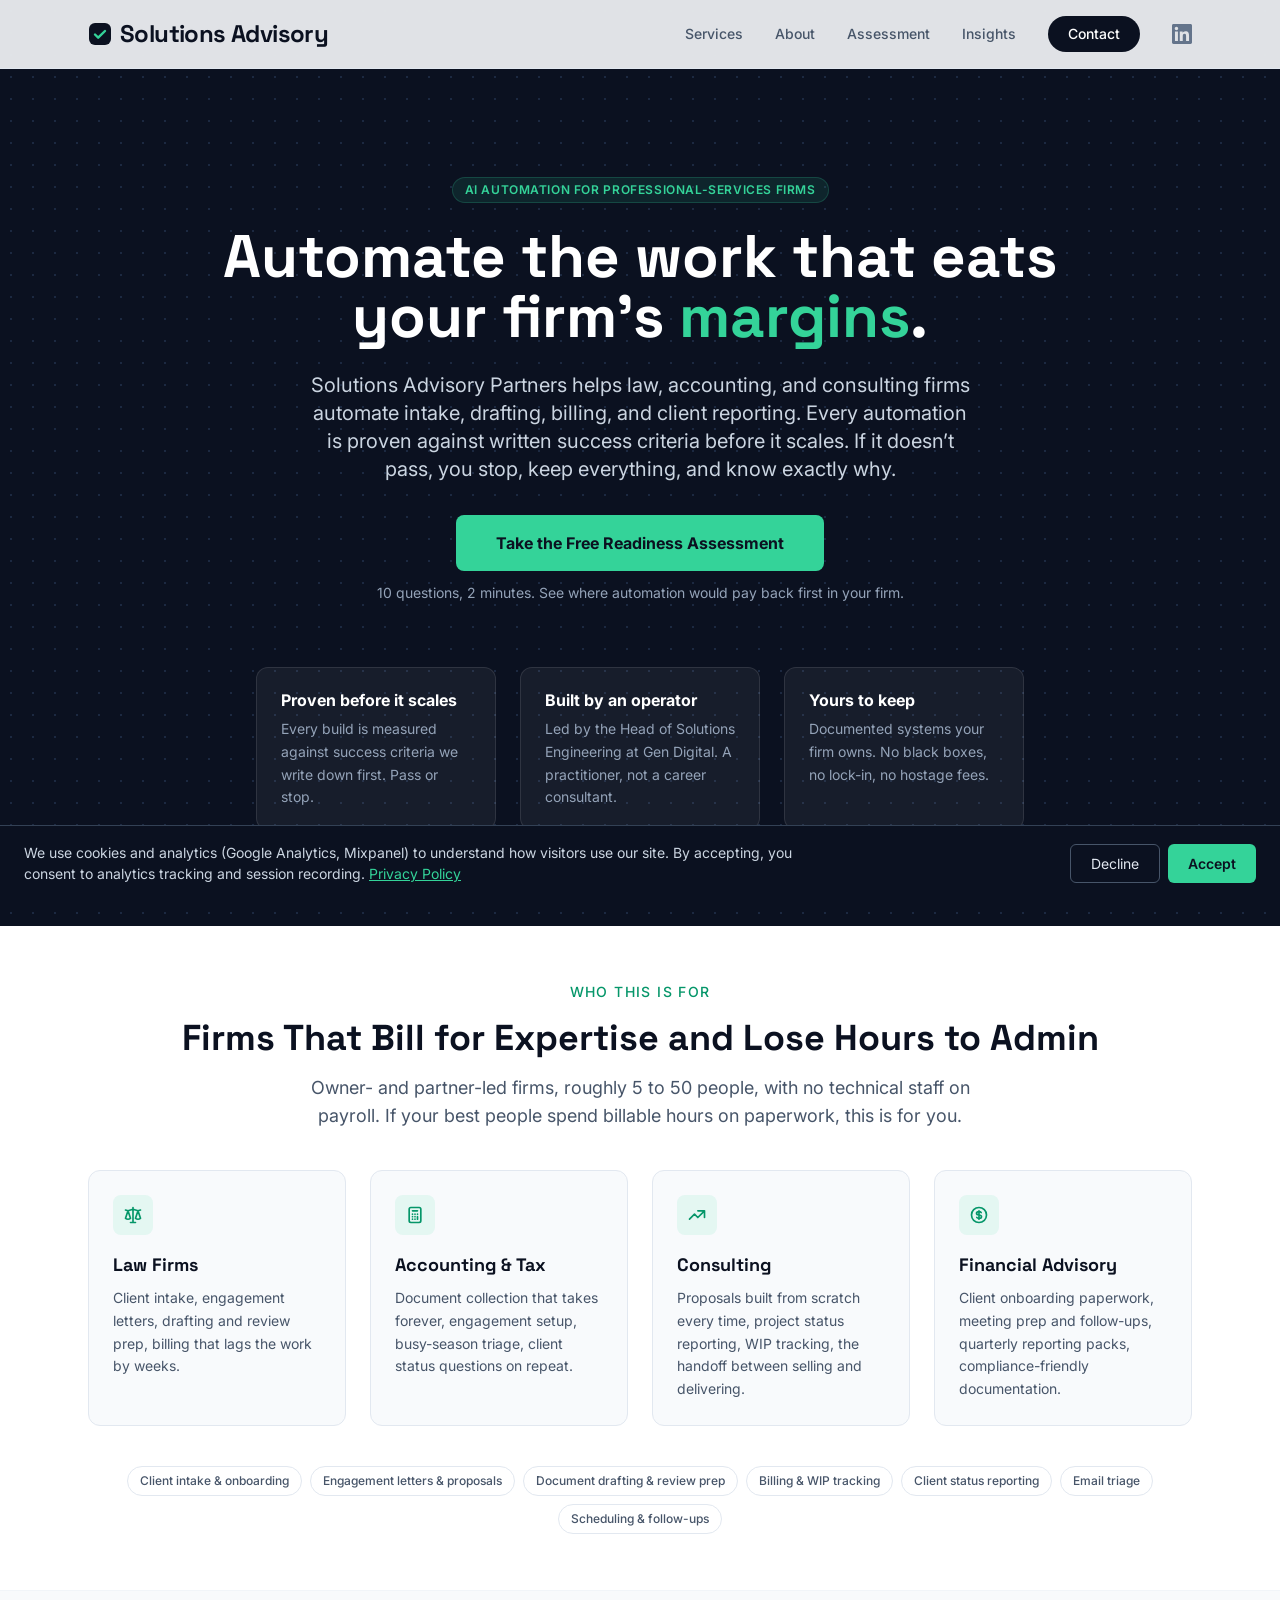
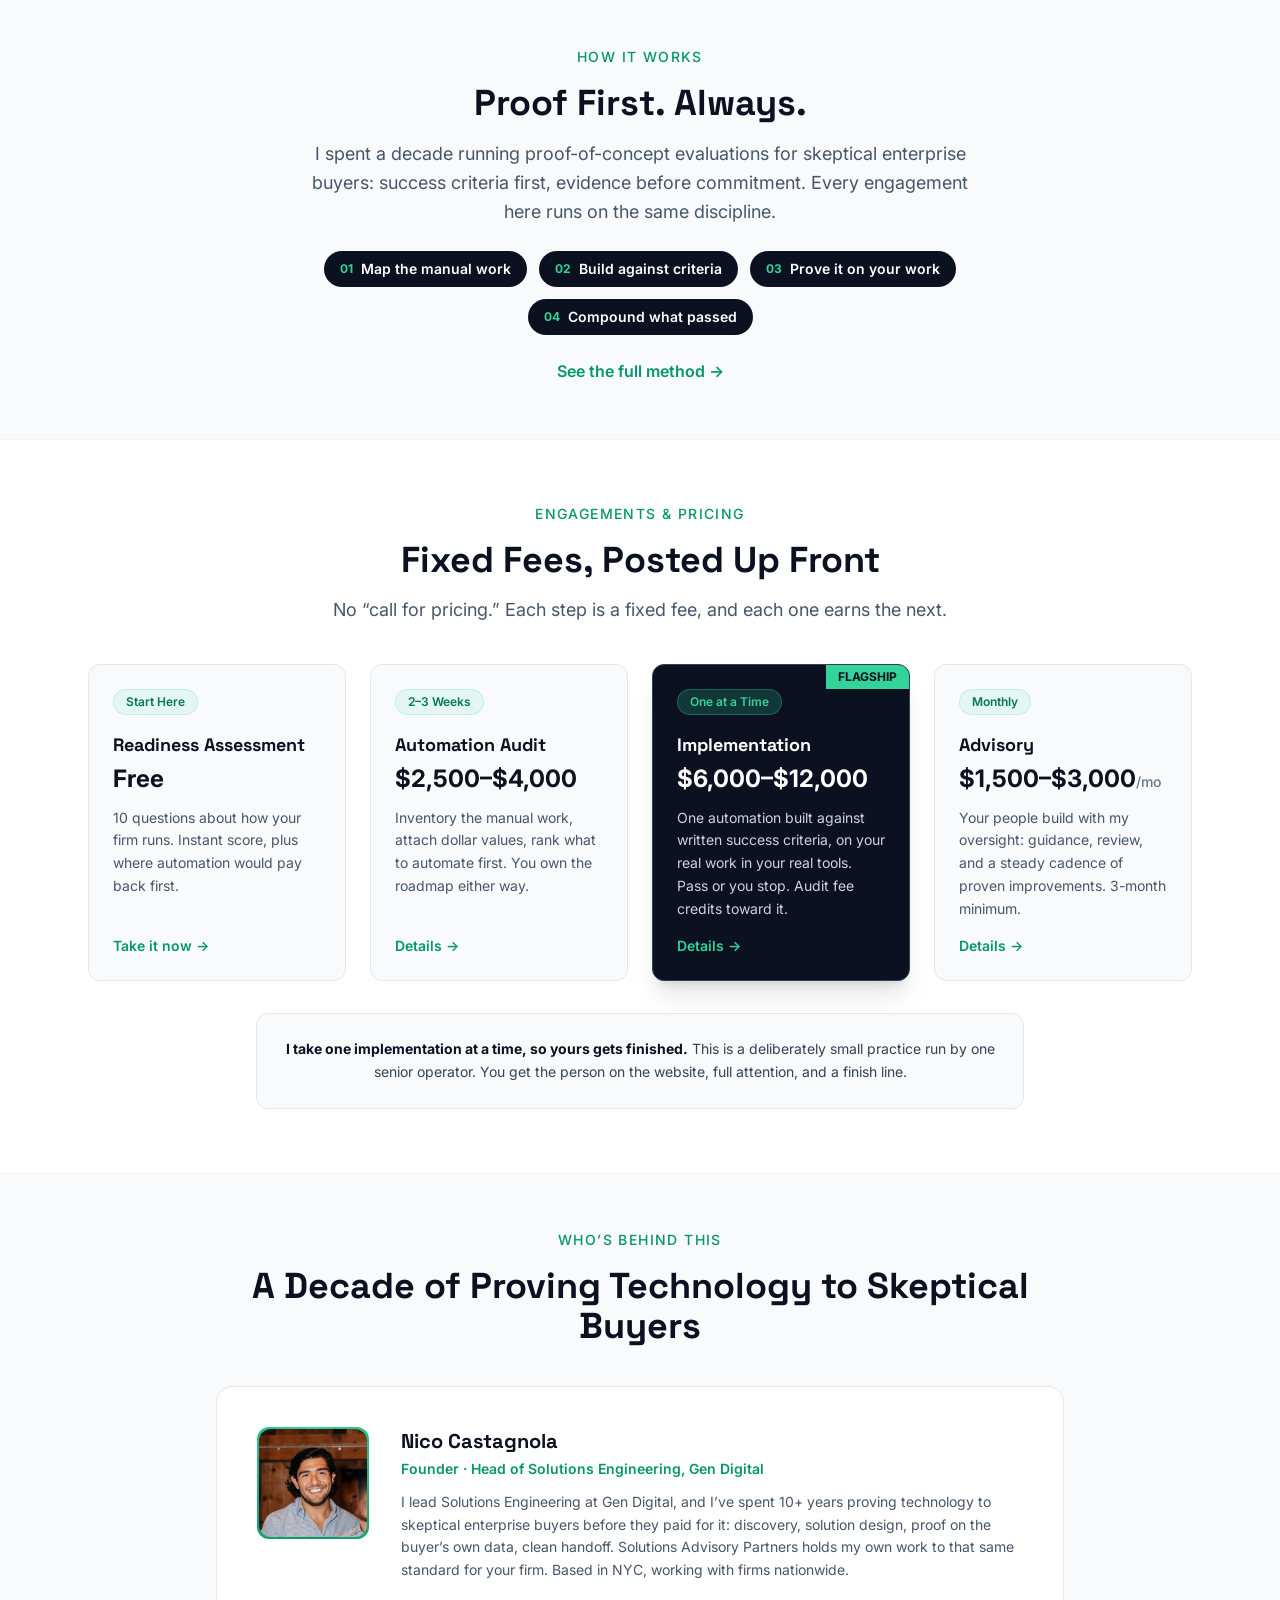
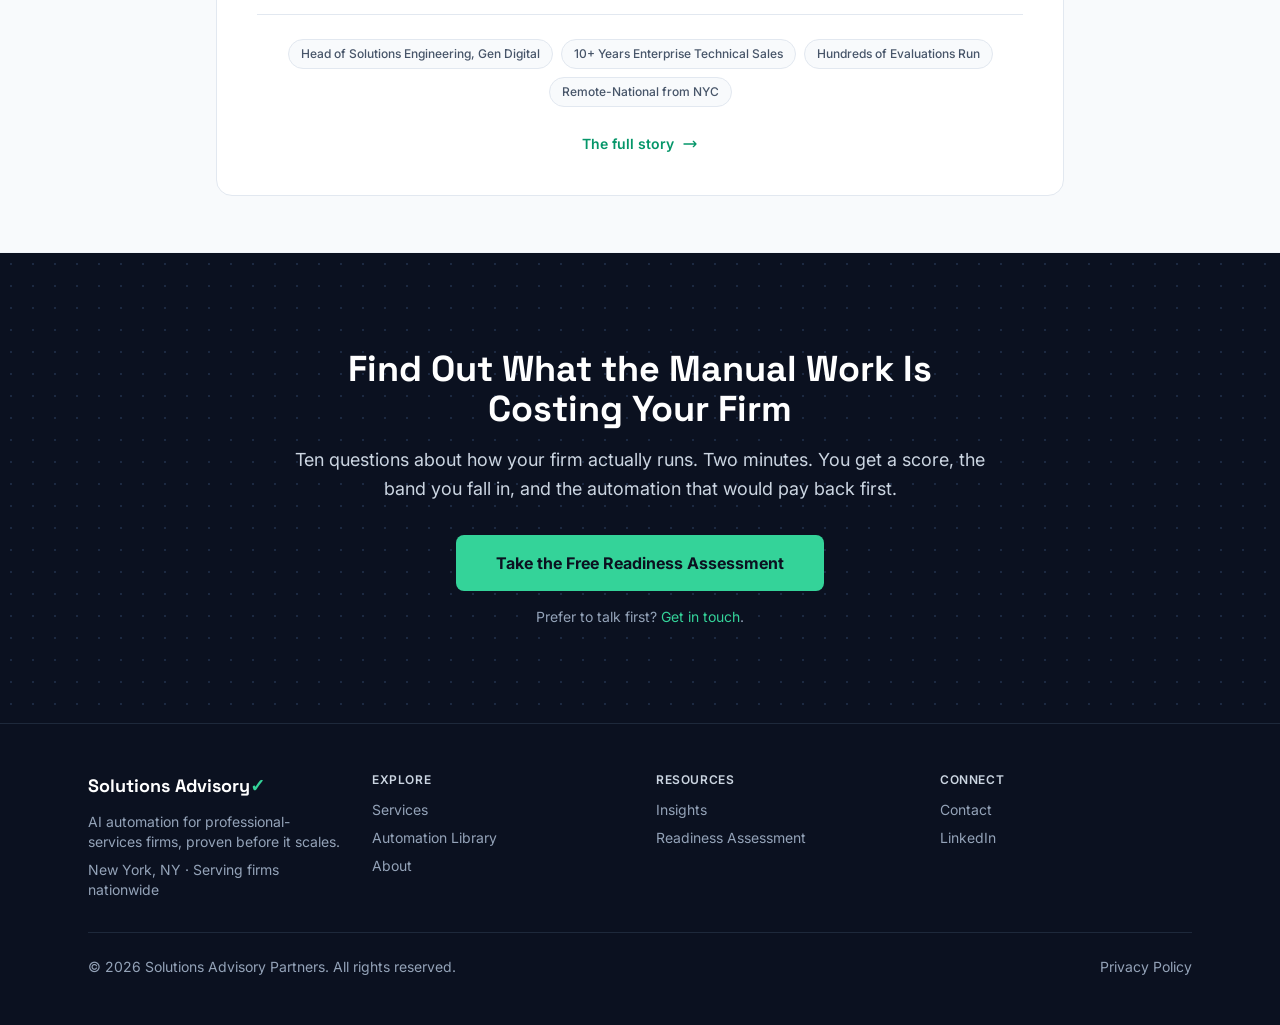
==== index.html @ 88dd607d "SAP v2: AI automation consultancy for professional-services firms Standalone v2 of the Solutions Adv" ====
<!DOCTYPE html>
<html lang="en" class="scroll-smooth">
<head>
    <script src="consent.js"></script>
    <script src="analytics.js" defer></script>
    <meta charset="UTF-8">
    <meta name="viewport" content="width=device-width, initial-scale=1.0">
    <title>Solutions Advisory Partners | AI Automation for Professional-Services Firms</title>
    <meta name="description" content="Solutions Advisory Partners helps law, accounting, and consulting firms automate the manual work that eats their margins: intake, drafting, billing, client reporting. Every automation is proven against written success criteria before it scales.">
    <link rel="icon" type="image/svg+xml" href="assets/favicon.svg">
    <link rel="stylesheet" href="assets/tailwind.css">
    <link href="https://fonts.googleapis.com/css2?family=Inter:wght@300;400;500;600;700&family=Space+Grotesk:wght@500;600;700&display=swap" rel="stylesheet">
    <style>
        body { font-family: 'Inter', sans-serif; }
        h1, h2, h3 { font-family: 'Space Grotesk', sans-serif; }
        .hero-pattern {
            background-color: #0b1120;
            background-image: radial-gradient(#1c2941 1px, transparent 1px);
            background-size: 22px 22px;
        }
    </style>
    <link rel="canonical" href="https://www.solutionsadvisorypartners.com/">
    <meta property="og:type" content="website">
    <meta property="og:title" content="Solutions Advisory Partners | AI Automation for Professional-Services Firms">
    <meta property="og:description" content="AI automation for law, accounting, and consulting firms: intake, drafting, billing, client reporting. Proven against written success criteria before it scales.">
    <meta property="og:url" content="https://www.solutionsadvisorypartners.com/">
    <meta property="og:site_name" content="Solutions Advisory Partners">
    <meta property="og:image" content="https://www.solutionsadvisorypartners.com/assets/og-default.png">
    <meta name="twitter:card" content="summary_large_image">
    <meta name="twitter:title" content="Solutions Advisory Partners | AI Automation for Professional-Services Firms">
    <meta name="twitter:description" content="AI automation for law, accounting, and consulting firms, proven against written success criteria before it scales.">
</head>
<body class="bg-brand-light text-slate-800 antialiased">

    <nav class="fixed w-full z-50 bg-brand-light/90 backdrop-blur-md border-b border-slate-200">
        <div class="max-w-6xl mx-auto px-6 py-4 flex justify-between items-center">
            <a href="index.html" class="flex items-center gap-2 text-xl md:text-2xl font-display font-bold text-brand-dark tracking-tight">
                <svg class="w-6 h-6 shrink-0" viewBox="0 0 24 24" fill="none" aria-hidden="true"><rect x="1" y="1" width="22" height="22" rx="6" fill="#0b1120"/><path d="M7 12.5l3.2 3.2L17 9" stroke="#34d399" stroke-width="2.4" stroke-linecap="round" stroke-linejoin="round"/></svg>
                Solutions Advisory
            </a>
            <div class="hidden md:flex items-center space-x-8 text-sm font-medium text-slate-600">
                <a href="services.html" class="hover:text-emerald-600 transition">Services</a>
                <a href="about.html" class="hover:text-emerald-600 transition">About</a>
                <a href="assessment.html" class="hover:text-emerald-600 transition">Assessment</a>
                <a href="insights.html" class="hover:text-emerald-600 transition">Insights</a>
                <a href="contact.html" class="px-5 py-2 bg-brand-dark text-white rounded-full hover:bg-slate-700 transition">Contact</a>
                <a href="https://www.linkedin.com/company/solutions-engineering-advisory/" target="_blank" rel="noopener noreferrer" class="text-slate-500 hover:text-[#0A66C2] transition" aria-label="LinkedIn">
                    <svg class="w-5 h-5" fill="currentColor" viewBox="0 0 24 24"><path d="M20.447 20.452h-3.554v-5.569c0-1.328-.027-3.037-1.852-3.037-1.853 0-2.136 1.445-2.136 2.939v5.667H9.351V9h3.414v1.561h.046c.477-.9 1.637-1.85 3.37-1.85 3.601 0 4.267 2.37 4.267 5.455v6.286zM5.337 7.433c-1.144 0-2.063-.926-2.063-2.065 0-1.138.92-2.063 2.063-2.063 1.14 0 2.064.925 2.064 2.063 0 1.139-.925 2.065-2.064 2.065zm1.782 13.019H3.555V9h3.564v11.452zM22.225 0H1.771C.792 0 0 .774 0 1.729v20.542C0 23.227.792 24 1.771 24h20.451C23.2 24 24 23.227 24 22.271V1.729C24 .774 23.2 0 22.222 0h.003z"/></svg>
                </a>
            </div>
            <button id="mobileMenuBtn" class="md:hidden p-2 text-slate-600 hover:text-emerald-600 transition" aria-label="Toggle menu" aria-expanded="false">
                <svg id="iconHam" class="w-6 h-6" fill="none" stroke="currentColor" viewBox="0 0 24 24"><path stroke-linecap="round" stroke-linejoin="round" stroke-width="2" d="M4 6h16M4 12h16M4 18h16"/></svg>
                <svg id="iconX" class="w-6 h-6 hidden" fill="none" stroke="currentColor" viewBox="0 0 24 24"><path stroke-linecap="round" stroke-linejoin="round" stroke-width="2" d="M6 18L18 6M6 6l12 12"/></svg>
            </button>
        </div>
        <div id="mobileMenu" class="hidden md:hidden border-t border-slate-200">
            <div class="px-6 py-4 flex flex-col space-y-1">
                <a href="services.html" class="block px-3 py-3 rounded-lg text-base font-medium text-slate-700 hover:bg-slate-100 transition">Services</a>
                <a href="about.html" class="block px-3 py-3 rounded-lg text-base font-medium text-slate-700 hover:bg-slate-100 transition">About</a>
                <a href="assessment.html" class="block px-3 py-3 rounded-lg text-base font-medium text-slate-700 hover:bg-slate-100 transition">Assessment</a>
                <a href="insights.html" class="block px-3 py-3 rounded-lg text-base font-medium text-slate-700 hover:bg-slate-100 transition">Insights</a>
                <a href="contact.html" class="block mt-2 px-3 py-3 bg-brand-dark text-white text-base font-bold text-center rounded-lg hover:bg-slate-700 transition">Contact</a>
            </div>
        </div>
    </nav>
    <script>
    (function(){var b=document.getElementById('mobileMenuBtn'),m=document.getElementById('mobileMenu'),h=document.getElementById('iconHam'),x=document.getElementById('iconX');if(!b||!m)return;b.addEventListener('click',function(){m.classList.toggle('hidden');h.classList.toggle('hidden');x.classList.toggle('hidden');b.setAttribute('aria-expanded',m.classList.contains('hidden')?'false':'true');});m.querySelectorAll('a').forEach(function(a){a.addEventListener('click',function(){m.classList.add('hidden');h.classList.remove('hidden');x.classList.add('hidden');b.setAttribute('aria-expanded','false');});});})();
    </script>

    <!-- HERO -->
    <section class="hero-pattern text-white pt-36 pb-20 md:pt-44 md:pb-24">
        <div class="max-w-4xl mx-auto px-6 text-center">
            <div class="inline-block px-3 py-1 mb-6 text-xs font-semibold tracking-wider text-brand-accent uppercase bg-brand-accent/10 rounded-full border border-brand-accent/20">
                AI Automation for Professional-Services Firms
            </div>
            <h1 class="text-4xl md:text-5xl lg:text-6xl font-bold leading-tight mb-6">
                Automate the work that eats your firm&rsquo;s <span class="text-brand-accent">margins</span>.
            </h1>
            <p class="text-lg md:text-xl text-slate-300 mb-8 leading-relaxed max-w-2xl mx-auto">
                Solutions Advisory Partners helps law, accounting, and consulting firms automate intake, drafting, billing, and client reporting. Every automation is proven against written success criteria before it scales. If it doesn&rsquo;t pass, you stop, keep everything, and know exactly why.
            </p>
            <div class="flex flex-col items-center gap-3 mb-16">
                <a href="assessment.html" data-cta="Take the Free Assessment" class="cta px-10 py-4 bg-brand-accent text-brand-dark font-bold rounded-lg hover:bg-white transition text-center">
                    Take the Free Readiness Assessment
                </a>
                <p class="text-sm text-slate-400">10 questions, 2 minutes. See where automation would pay back first in your firm.</p>
            </div>
            <div class="grid grid-cols-1 sm:grid-cols-3 gap-6 max-w-3xl mx-auto text-left">
                <div class="bg-white/5 border border-white/10 rounded-xl px-6 py-5">
                    <p class="text-base font-bold text-white mb-1.5">Proven before it scales</p>
                    <p class="text-sm text-slate-400 leading-relaxed">Every build is measured against success criteria we write down first. Pass or stop.</p>
                </div>
                <div class="bg-white/5 border border-white/10 rounded-xl px-6 py-5">
                    <p class="text-base font-bold text-white mb-1.5">Built by an operator</p>
                    <p class="text-sm text-slate-400 leading-relaxed">Led by the Head of Solutions Engineering at Gen Digital. A practitioner, not a career consultant.</p>
                </div>
                <div class="bg-white/5 border border-white/10 rounded-xl px-6 py-5">
                    <p class="text-base font-bold text-white mb-1.5">Yours to keep</p>
                    <p class="text-sm text-slate-400 leading-relaxed">Documented systems your firm owns. No black boxes, no lock-in, no hostage fees.</p>
                </div>
            </div>
        </div>
    </section>

    <!-- WHO THIS IS FOR -->
    <section class="py-14 bg-white border-b border-slate-100">
        <div class="max-w-6xl mx-auto px-6">
            <div class="text-center mb-10">
                <p class="text-emerald-600 font-medium text-sm uppercase tracking-widest mb-4">Who This Is For</p>
                <h2 class="text-3xl md:text-4xl font-bold text-brand-dark mb-4">Firms That Bill for Expertise and Lose Hours to Admin</h2>
                <p class="text-slate-600 text-lg max-w-2xl mx-auto">Owner- and partner-led firms, roughly 5 to 50 people, with no technical staff on payroll. If your best people spend billable hours on paperwork, this is for you.</p>
            </div>
            <div class="grid sm:grid-cols-2 lg:grid-cols-4 gap-6 mb-10">
                <div class="bg-slate-50 rounded-xl border border-slate-200 p-6">
                    <div class="w-10 h-10 bg-brand-accent/10 rounded-lg flex items-center justify-center mb-4">
                        <svg class="w-5 h-5 text-emerald-600" fill="none" stroke="currentColor" viewBox="0 0 24 24"><path stroke-linecap="round" stroke-linejoin="round" stroke-width="2" d="M3 6l3 1m0 0l-3 9a5.002 5.002 0 006.001 0M6 7l3 9M6 7l6-2m6 2l3-1m-3 1l-3 9a5.002 5.002 0 006.001 0M18 7l3 9m-3-9l-6-2m0-2v2m0 16V5m0 16H9m3 0h3"/></svg>
                    </div>
                    <h3 class="text-lg font-bold text-brand-dark mb-2">Law Firms</h3>
                    <p class="text-sm text-slate-600 leading-relaxed">Client intake, engagement letters, drafting and review prep, billing that lags the work by weeks.</p>
                </div>
                <div class="bg-slate-50 rounded-xl border border-slate-200 p-6">
                    <div class="w-10 h-10 bg-brand-accent/10 rounded-lg flex items-center justify-center mb-4">
                        <svg class="w-5 h-5 text-emerald-600" fill="none" stroke="currentColor" viewBox="0 0 24 24"><path stroke-linecap="round" stroke-linejoin="round" stroke-width="2" d="M9 7h6m0 10v-3m-3 3h.01M9 17h.01M9 14h.01M12 14h.01M15 11h.01M12 11h.01M9 11h.01M7 21h10a2 2 0 002-2V5a2 2 0 00-2-2H7a2 2 0 00-2 2v14a2 2 0 002 2z"/></svg>
                    </div>
                    <h3 class="text-lg font-bold text-brand-dark mb-2">Accounting &amp; Tax</h3>
                    <p class="text-sm text-slate-600 leading-relaxed">Document collection that takes forever, engagement setup, busy-season triage, client status questions on repeat.</p>
                </div>
                <div class="bg-slate-50 rounded-xl border border-slate-200 p-6">
                    <div class="w-10 h-10 bg-brand-accent/10 rounded-lg flex items-center justify-center mb-4">
                        <svg class="w-5 h-5 text-emerald-600" fill="none" stroke="currentColor" viewBox="0 0 24 24"><path stroke-linecap="round" stroke-linejoin="round" stroke-width="2" d="M13 7h8m0 0v8m0-8l-8 8-4-4-6 6"/></svg>
                    </div>
                    <h3 class="text-lg font-bold text-brand-dark mb-2">Consulting</h3>
                    <p class="text-sm text-slate-600 leading-relaxed">Proposals built from scratch every time, project status reporting, WIP tracking, the handoff between selling and delivering.</p>
                </div>
                <div class="bg-slate-50 rounded-xl border border-slate-200 p-6">
                    <div class="w-10 h-10 bg-brand-accent/10 rounded-lg flex items-center justify-center mb-4">
                        <svg class="w-5 h-5 text-emerald-600" fill="none" stroke="currentColor" viewBox="0 0 24 24"><path stroke-linecap="round" stroke-linejoin="round" stroke-width="2" d="M12 8c-1.657 0-3 .895-3 2s1.343 2 3 2 3 .895 3 2-1.343 2-3 2m0-8c1.11 0 2.08.402 2.599 1M12 8V7m0 1v8m0 0v1m0-1c-1.11 0-2.08-.402-2.599-1M21 12a9 9 0 11-18 0 9 9 0 0118 0z"/></svg>
                    </div>
                    <h3 class="text-lg font-bold text-brand-dark mb-2">Financial Advisory</h3>
                    <p class="text-sm text-slate-600 leading-relaxed">Client onboarding paperwork, meeting prep and follow-ups, quarterly reporting packs, compliance-friendly documentation.</p>
                </div>
            </div>
            <div class="flex flex-wrap justify-center gap-2">
                <span class="px-3 py-1.5 bg-white text-slate-600 text-xs font-medium rounded-full border border-slate-200">Client intake &amp; onboarding</span>
                <span class="px-3 py-1.5 bg-white text-slate-600 text-xs font-medium rounded-full border border-slate-200">Engagement letters &amp; proposals</span>
                <span class="px-3 py-1.5 bg-white text-slate-600 text-xs font-medium rounded-full border border-slate-200">Document drafting &amp; review prep</span>
                <span class="px-3 py-1.5 bg-white text-slate-600 text-xs font-medium rounded-full border border-slate-200">Billing &amp; WIP tracking</span>
                <span class="px-3 py-1.5 bg-white text-slate-600 text-xs font-medium rounded-full border border-slate-200">Client status reporting</span>
                <span class="px-3 py-1.5 bg-white text-slate-600 text-xs font-medium rounded-full border border-slate-200">Email triage</span>
                <span class="px-3 py-1.5 bg-white text-slate-600 text-xs font-medium rounded-full border border-slate-200">Scheduling &amp; follow-ups</span>
            </div>
        </div>
    </section>

    <!-- METHOD -->
    <section class="py-14 bg-slate-50 border-b border-slate-100">
        <div class="max-w-4xl mx-auto px-6">
            <div class="text-center mb-6">
                <p class="text-emerald-600 font-medium text-sm uppercase tracking-widest mb-4">How It Works</p>
                <h2 class="text-3xl md:text-4xl font-bold text-brand-dark mb-4">Proof First. Always.</h2>
                <p class="text-slate-600 text-lg leading-relaxed max-w-2xl mx-auto">
                    I spent a decade running proof-of-concept evaluations for skeptical enterprise buyers: success criteria first, evidence before commitment. Every engagement here runs on the same discipline.
                </p>
            </div>
            <div class="flex flex-wrap justify-center gap-3 mb-6">
                <span class="flex items-center gap-2 px-4 py-2 bg-brand-dark text-white text-sm font-semibold rounded-full"><span class="text-brand-accent text-xs font-bold">01</span> Map the manual work</span>
                <span class="flex items-center gap-2 px-4 py-2 bg-brand-dark text-white text-sm font-semibold rounded-full"><span class="text-brand-accent text-xs font-bold">02</span> Build against criteria</span>
                <span class="flex items-center gap-2 px-4 py-2 bg-brand-dark text-white text-sm font-semibold rounded-full"><span class="text-brand-accent text-xs font-bold">03</span> Prove it on your work</span>
                <span class="flex items-center gap-2 px-4 py-2 bg-brand-dark text-white text-sm font-semibold rounded-full"><span class="text-brand-accent text-xs font-bold">04</span> Compound what passed</span>
            </div>
            <div class="text-center">
                <a href="services.html#method" class="text-emerald-600 font-semibold hover:underline">See the full method &rarr;</a>
            </div>
        </div>
    </section>

    <!-- OFFER LADDER WITH PRICES -->
    <section class="py-16 bg-white border-b border-slate-100">
        <div class="max-w-6xl mx-auto px-6">
            <div class="text-center mb-10">
                <p class="text-emerald-600 font-medium text-sm uppercase tracking-widest mb-4">Engagements &amp; Pricing</p>
                <h2 class="text-3xl md:text-4xl font-bold text-brand-dark mb-4">Fixed Fees, Posted Up Front</h2>
                <p class="text-slate-600 text-lg max-w-2xl mx-auto">No &ldquo;call for pricing.&rdquo; Each step is a fixed fee, and each one earns the next.</p>
            </div>
            <div class="grid md:grid-cols-2 lg:grid-cols-4 gap-6">
                <div class="bg-slate-50 rounded-xl border border-slate-200 p-6 flex flex-col">
                    <span class="inline-block self-start text-xs font-semibold px-3 py-1 bg-brand-accent/10 text-emerald-700 rounded-full border border-brand-accent/20 mb-4">Start Here</span>
                    <h3 class="text-lg font-bold text-brand-dark mb-1">Readiness Assessment</h3>
                    <p class="text-2xl font-bold text-brand-dark mb-3">Free</p>
                    <p class="text-sm text-slate-600 leading-relaxed flex-grow">10 questions about how your firm runs. Instant score, plus where automation would pay back first.</p>
                    <a href="assessment.html" class="mt-4 text-emerald-600 font-semibold text-sm hover:underline">Take it now &rarr;</a>
                </div>
                <div class="bg-slate-50 rounded-xl border border-slate-200 p-6 flex flex-col">
                    <span class="inline-block self-start text-xs font-semibold px-3 py-1 bg-brand-accent/10 text-emerald-700 rounded-full border border-brand-accent/20 mb-4">2&ndash;3 Weeks</span>
                    <h3 class="text-lg font-bold text-brand-dark mb-1">Automation Audit</h3>
                    <p class="text-2xl font-bold text-brand-dark mb-3">$2,500&ndash;$4,000</p>
                    <p class="text-sm text-slate-600 leading-relaxed flex-grow">Inventory the manual work, attach dollar values, rank what to automate first. You own the roadmap either way.</p>
                    <a href="services.html#offers" class="mt-4 text-emerald-600 font-semibold text-sm hover:underline">Details &rarr;</a>
                </div>
                <div class="bg-brand-dark rounded-xl border border-slate-700 p-6 flex flex-col shadow-xl relative overflow-hidden">
                    <div class="absolute top-0 right-0 bg-brand-accent text-brand-dark text-xs font-bold px-3 py-1 uppercase">Flagship</div>
                    <span class="inline-block self-start text-xs font-semibold px-3 py-1 bg-brand-accent/20 text-brand-accent rounded-full border border-brand-accent/30 mb-4">One at a Time</span>
                    <h3 class="text-lg font-bold text-white mb-1">Implementation</h3>
                    <p class="text-2xl font-bold text-white mb-3">$6,000&ndash;$12,000</p>
                    <p class="text-sm text-slate-300 leading-relaxed flex-grow">One automation built against written success criteria, on your real work in your real tools. Pass or you stop. Audit fee credits toward it.</p>
                    <a href="services.html#offers" class="mt-4 text-brand-accent font-semibold text-sm hover:underline">Details &rarr;</a>
                </div>
                <div class="bg-slate-50 rounded-xl border border-slate-200 p-6 flex flex-col">
                    <span class="inline-block self-start text-xs font-semibold px-3 py-1 bg-brand-accent/10 text-emerald-700 rounded-full border border-brand-accent/20 mb-4">Monthly</span>
                    <h3 class="text-lg font-bold text-brand-dark mb-1">Advisory</h3>
                    <p class="text-2xl font-bold text-brand-dark mb-3">$1,500&ndash;$3,000<span class="text-sm font-medium text-slate-500">/mo</span></p>
                    <p class="text-sm text-slate-600 leading-relaxed flex-grow">Your people build with my oversight: guidance, review, and a steady cadence of proven improvements. 3-month minimum.</p>
                    <a href="services.html#offers" class="mt-4 text-emerald-600 font-semibold text-sm hover:underline">Details &rarr;</a>
                </div>
            </div>
            <div class="bg-slate-50 border border-slate-200 rounded-xl p-6 mt-8 max-w-3xl mx-auto text-center">
                <p class="text-slate-700 text-sm leading-relaxed"><strong class="text-brand-dark">I take one implementation at a time, so yours gets finished.</strong> This is a deliberately small practice run by one senior operator. You get the person on the website, full attention, and a finish line.</p>
            </div>
        </div>
    </section>

    <!-- FOUNDER PROOF -->
    <section class="py-14 bg-slate-50 border-b border-slate-100">
        <div class="max-w-4xl mx-auto px-6">
            <div class="text-center mb-10">
                <p class="text-emerald-600 font-medium text-sm uppercase tracking-widest mb-4">Who&rsquo;s Behind This</p>
                <h2 class="text-3xl md:text-4xl font-bold text-brand-dark">A Decade of Proving Technology to Skeptical Buyers</h2>
            </div>
            <div class="bg-white rounded-2xl border border-slate-200 p-8 md:p-10">
                <div class="flex flex-col md:flex-row gap-8 items-center md:items-start">
                    <div class="shrink-0">
                        <div class="w-28 h-28 rounded-xl overflow-hidden bg-slate-100" style="background: conic-gradient(#34d399, #059669, #34d399); padding: 2px; border-radius: 0.75rem;">
                            <img src="assets/nico-headshot.jpg" alt="Nico Castagnola" class="w-full h-full object-cover rounded-xl" onerror="this.style.display='none';this.nextElementSibling.style.display='flex';">
                            <div class="w-full h-full bg-gradient-to-br from-brand-dark to-slate-700 items-center justify-center text-white text-3xl font-display font-bold rounded-xl" style="display:none;">NC</div>
                        </div>
                    </div>
                    <div class="flex-1 text-center md:text-left">
                        <h3 class="text-xl font-bold text-brand-dark mb-1">Nico Castagnola</h3>
                        <p class="text-emerald-600 font-semibold text-sm mb-3">Founder &middot; Head of Solutions Engineering, Gen Digital</p>
                        <p class="text-slate-600 text-sm leading-relaxed">
                            I lead Solutions Engineering at Gen Digital, and I&rsquo;ve spent 10+ years proving technology to skeptical enterprise buyers before they paid for it: discovery, solution design, proof on the buyer&rsquo;s own data, clean handoff. Solutions Advisory Partners holds my own work to that same standard for your firm. Based in NYC, working with firms nationwide.
                        </p>
                    </div>
                </div>
                <div class="mt-8 pt-6 border-t border-slate-200">
                    <div class="flex flex-wrap justify-center gap-2">
                        <span class="px-3 py-1.5 bg-slate-50 text-slate-600 text-xs font-medium rounded-full border border-slate-200">Head of Solutions Engineering, Gen Digital</span>
                        <span class="px-3 py-1.5 bg-slate-50 text-slate-600 text-xs font-medium rounded-full border border-slate-200">10+ Years Enterprise Technical Sales</span>
                        <span class="px-3 py-1.5 bg-slate-50 text-slate-600 text-xs font-medium rounded-full border border-slate-200">Hundreds of Evaluations Run</span>
                        <span class="px-3 py-1.5 bg-slate-50 text-slate-600 text-xs font-medium rounded-full border border-slate-200">Remote-National from NYC</span>
                    </div>
                </div>
                <div class="text-center mt-6">
                    <a href="about.html" class="inline-flex items-center gap-2 text-emerald-600 font-semibold text-sm hover:underline">
                        The full story
                        <svg class="w-4 h-4" fill="none" stroke="currentColor" viewBox="0 0 24 24"><path stroke-linecap="round" stroke-linejoin="round" stroke-width="2" d="M17 8l4 4m0 0l-4 4m4-4H3"/></svg>
                    </a>
                </div>
            </div>
        </div>
    </section>

    <!-- END-OF-PAGE CTA -->
    <section class="hero-pattern text-white py-24">
        <div class="max-w-3xl mx-auto px-6 text-center">
            <h2 class="text-3xl md:text-4xl font-bold mb-4">Find Out What the Manual Work Is Costing Your Firm</h2>
            <p class="text-slate-300 text-lg mb-8 leading-relaxed">
                Ten questions about how your firm actually runs. Two minutes. You get a score, the band you fall in, and the automation that would pay back first.
            </p>
            <div class="flex flex-col items-center gap-4">
                <a href="assessment.html" data-cta="Take the Free Assessment" class="cta px-10 py-4 bg-brand-accent text-brand-dark font-bold rounded-lg hover:bg-white transition text-center">Take the Free Readiness Assessment</a>
                <p class="text-sm text-slate-400">Prefer to talk first? <a href="contact.html" class="text-brand-accent hover:underline">Get in touch</a>.</p>
            </div>
        </div>
    </section>

    <footer class="bg-brand-dark text-slate-400 py-12 border-t border-slate-800">
        <div class="max-w-6xl mx-auto px-6">
            <div class="grid grid-cols-2 md:grid-cols-4 gap-8 mb-8">
                <div>
                    <span class="text-white font-display font-bold text-lg block mb-3">Solutions Advisory<span class="text-brand-accent">&check;</span></span>
                    <p class="text-sm">AI automation for professional-services firms, proven before it scales.</p>
                    <p class="text-sm mt-2">New York, NY &middot; Serving firms nationwide</p>
                </div>
                <div>
                    <p class="text-xs font-semibold text-slate-300 uppercase tracking-wider mb-3">Explore</p>
                    <div class="space-y-2 text-sm">
                        <a href="services.html" class="block hover:text-brand-accent transition">Services</a>
                        <a href="services.html#automations" class="block hover:text-brand-accent transition">Automation Library</a>
                        <a href="about.html" class="block hover:text-brand-accent transition">About</a>
                    </div>
                </div>
                <div>
                    <p class="text-xs font-semibold text-slate-300 uppercase tracking-wider mb-3">Resources</p>
                    <div class="space-y-2 text-sm">
                        <a href="insights.html" class="block hover:text-brand-accent transition">Insights</a>
                        <a href="assessment.html" class="block hover:text-brand-accent transition">Readiness Assessment</a>
                    </div>
                </div>
                <div>
                    <p class="text-xs font-semibold text-slate-300 uppercase tracking-wider mb-3">Connect</p>
                    <div class="space-y-2 text-sm">
                        <a href="contact.html" class="block hover:text-brand-accent transition">Contact</a>
                        <a href="https://www.linkedin.com/company/solutions-engineering-advisory/" target="_blank" rel="noopener noreferrer" class="block hover:text-brand-accent transition">LinkedIn</a>
                    </div>
                </div>
            </div>
            <div class="pt-6 border-t border-slate-800 flex flex-col md:flex-row justify-between items-center gap-4 text-sm">
                <span>&copy; 2026 Solutions Advisory Partners. All rights reserved.</span>
                <a href="privacy.html" class="hover:text-brand-accent transition">Privacy Policy</a>
            </div>
        </div>
    </footer>
</body>
</html>
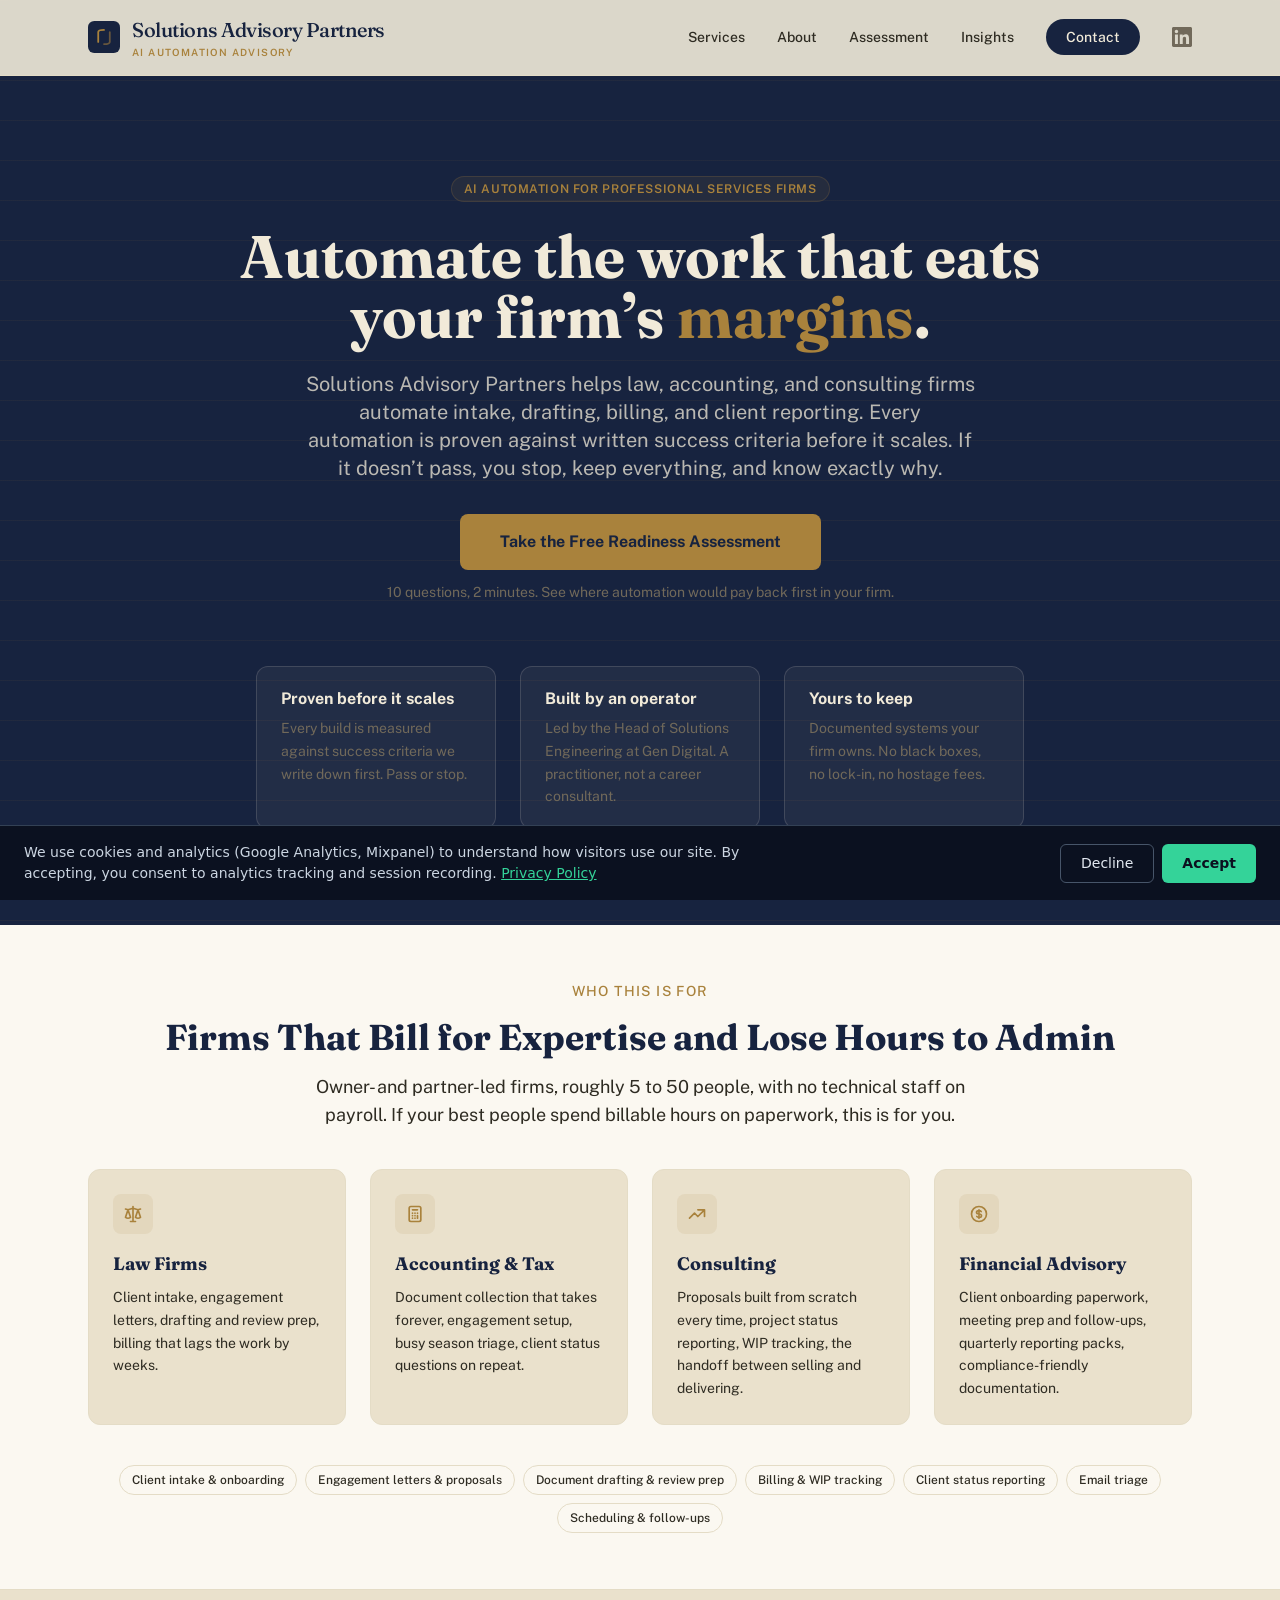
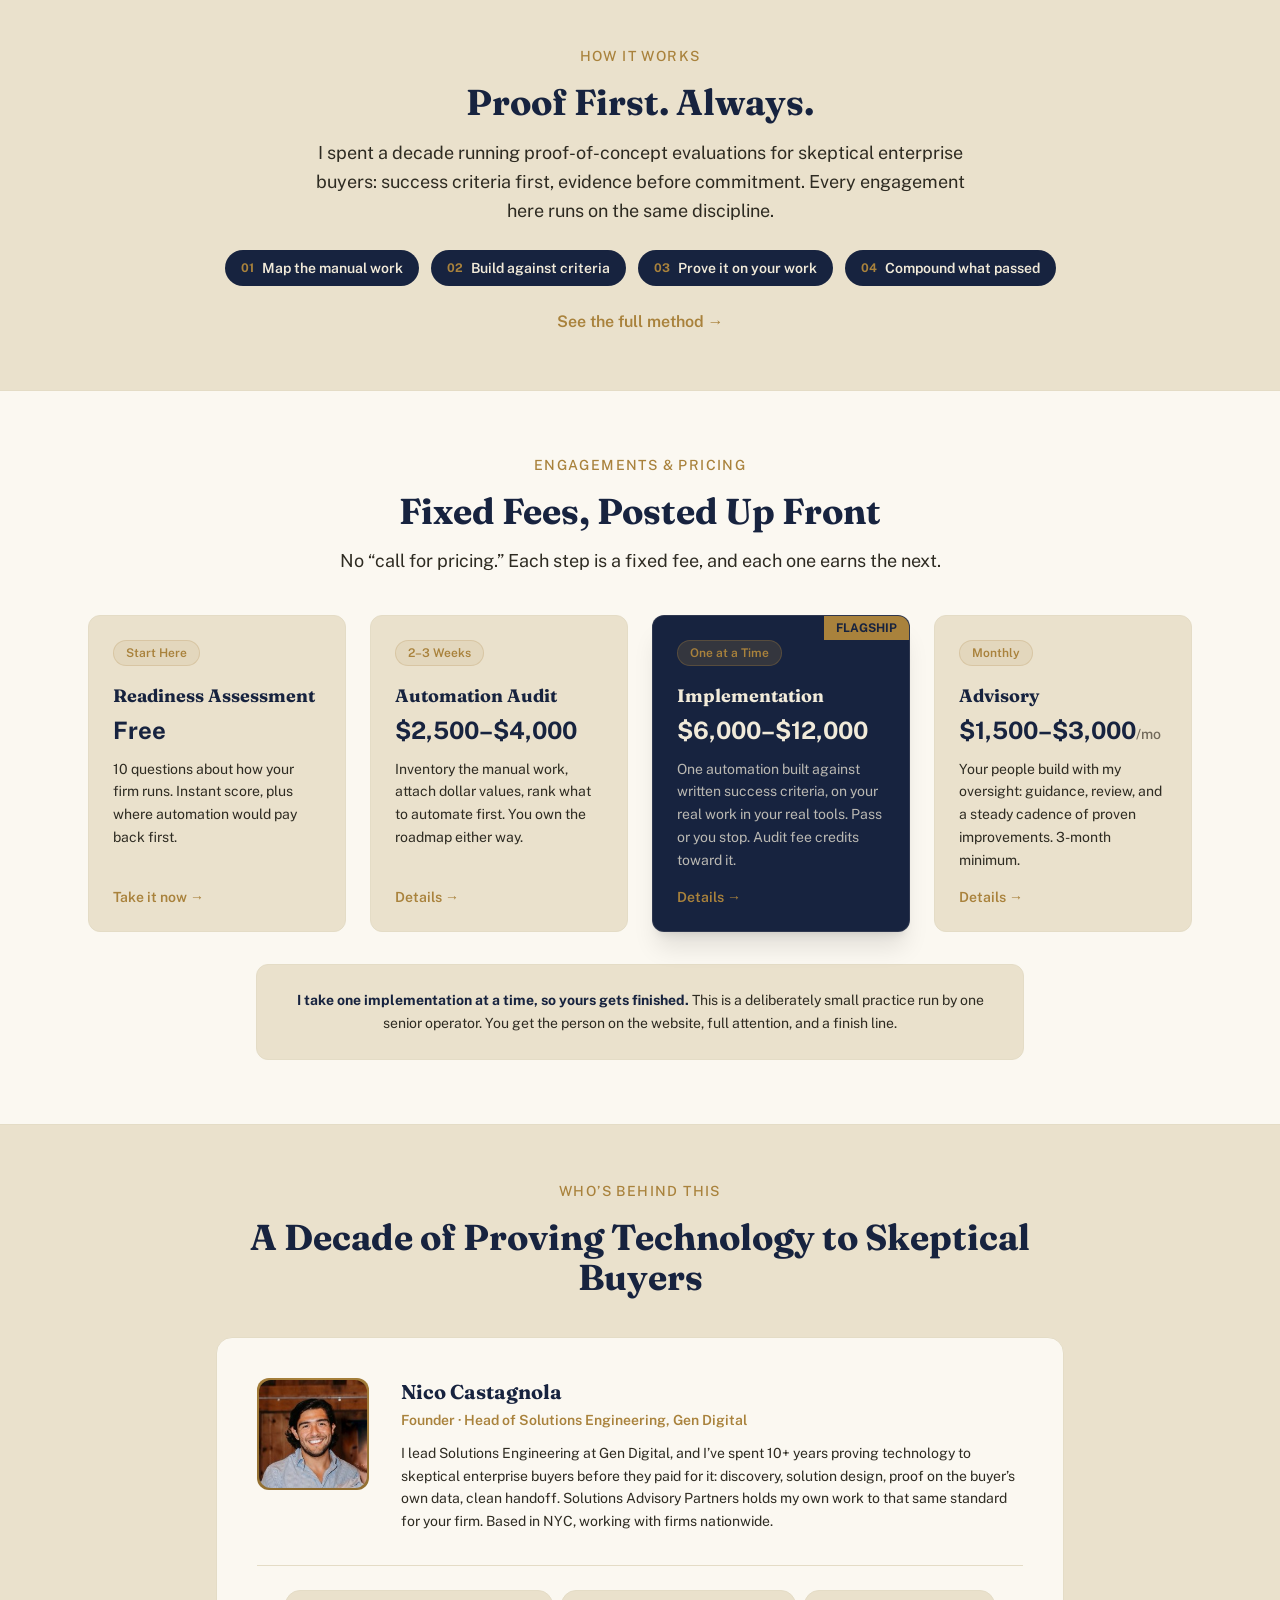
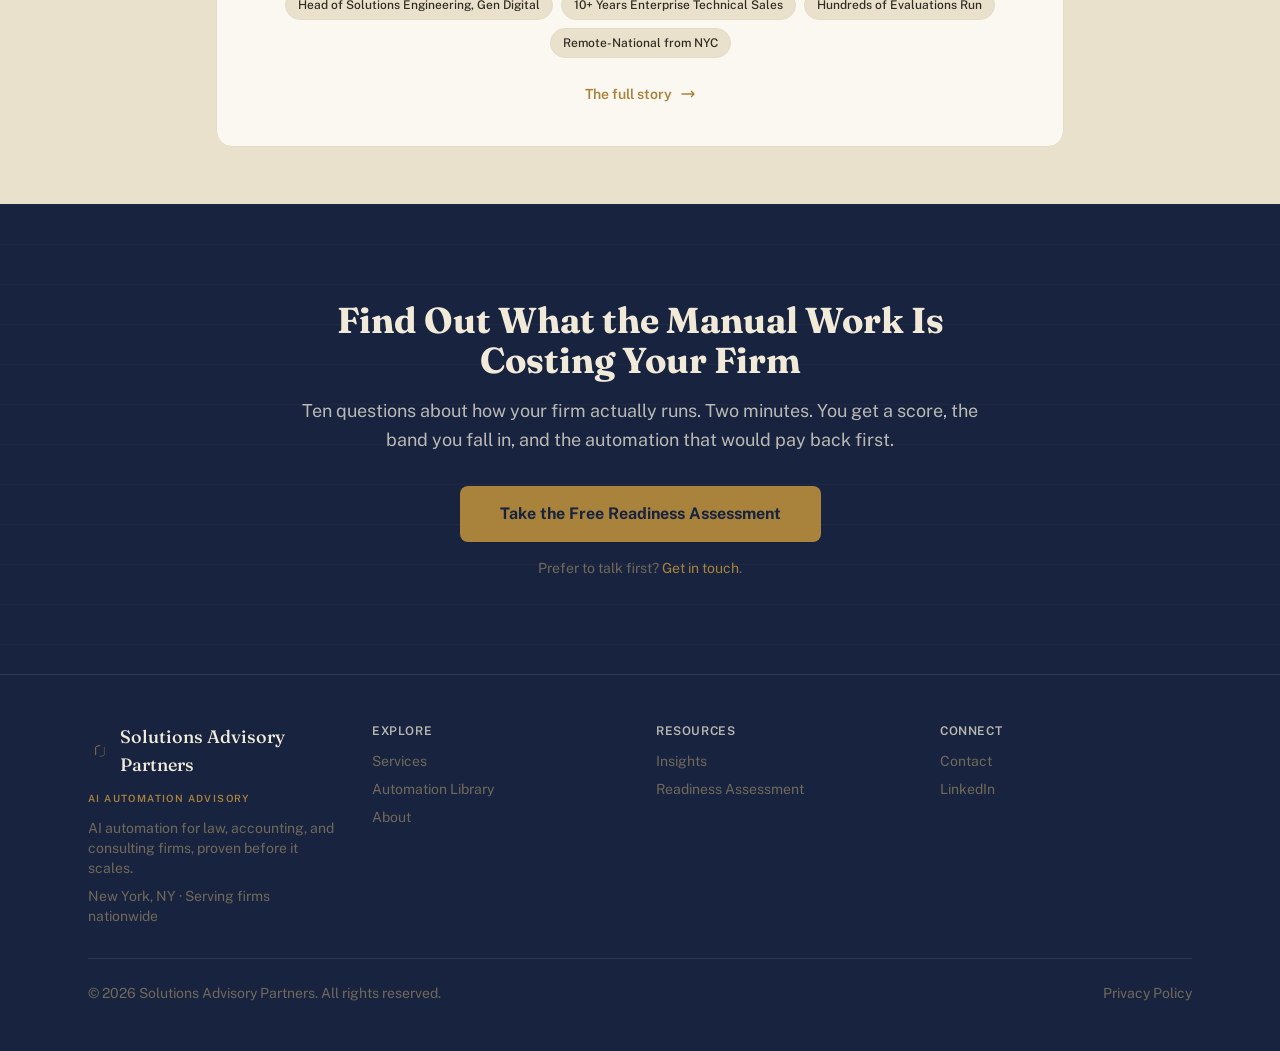
==== commit b039dba6: "Rebrand: Ledger identity + AI-tell copy sweep Applies the "Ledger" visual identity spec across all 1" ====
--- a/index.html
+++ b/index.html
@@ -5,61 +5,63 @@
     <script src="analytics.js" defer></script>
     <meta charset="UTF-8">
     <meta name="viewport" content="width=device-width, initial-scale=1.0">
-    <title>Solutions Advisory Partners | AI Automation for Professional-Services Firms</title>
+    <title>Solutions Advisory Partners | AI Automation for Professional Services Firms</title>
     <meta name="description" content="Solutions Advisory Partners helps law, accounting, and consulting firms automate the manual work that eats their margins: intake, drafting, billing, client reporting. Every automation is proven against written success criteria before it scales.">
     <link rel="icon" type="image/svg+xml" href="assets/favicon.svg">
     <link rel="stylesheet" href="assets/tailwind.css">
-    <link href="https://fonts.googleapis.com/css2?family=Inter:wght@300;400;500;600;700&family=Space+Grotesk:wght@500;600;700&display=swap" rel="stylesheet">
+    <link href="https://fonts.googleapis.com/css2?family=Fraunces:ital,opsz,wght@0,9..144,400;0,9..144,500;0,9..144,600;1,9..144,500&family=Public+Sans:wght@400;500;600;700&display=swap" rel="stylesheet">
     <style>
-        body { font-family: 'Inter', sans-serif; }
-        h1, h2, h3 { font-family: 'Space Grotesk', sans-serif; }
+        body { font-family: 'Public Sans', sans-serif; }
+        h1, h2, h3 { font-family: 'Fraunces', serif; }
         .hero-pattern {
-            background-color: #0b1120;
-            background-image: radial-gradient(#1c2941 1px, transparent 1px);
-            background-size: 22px 22px;
+            background-color: #17233F;
+            background-image: repeating-linear-gradient(to bottom, rgba(169,130,60,0.07) 0px, rgba(169,130,60,0.07) 1px, transparent 1px, transparent 40px);
         }
     </style>
     <link rel="canonical" href="https://www.solutionsadvisorypartners.com/">
     <meta property="og:type" content="website">
-    <meta property="og:title" content="Solutions Advisory Partners | AI Automation for Professional-Services Firms">
+    <meta property="og:title" content="Solutions Advisory Partners | AI Automation for Professional Services Firms">
     <meta property="og:description" content="AI automation for law, accounting, and consulting firms: intake, drafting, billing, client reporting. Proven against written success criteria before it scales.">
     <meta property="og:url" content="https://www.solutionsadvisorypartners.com/">
     <meta property="og:site_name" content="Solutions Advisory Partners">
     <meta property="og:image" content="https://www.solutionsadvisorypartners.com/assets/og-default.png">
     <meta name="twitter:card" content="summary_large_image">
-    <meta name="twitter:title" content="Solutions Advisory Partners | AI Automation for Professional-Services Firms">
+    <meta name="twitter:title" content="Solutions Advisory Partners | AI Automation for Professional Services Firms">
     <meta name="twitter:description" content="AI automation for law, accounting, and consulting firms, proven against written success criteria before it scales.">
 </head>
-<body class="bg-brand-light text-slate-800 antialiased">
-
-    <nav class="fixed w-full z-50 bg-brand-light/90 backdrop-blur-md border-b border-slate-200">
+<body class="bg-brand-paper text-brand-text antialiased">
+
+    <nav class="fixed w-full z-50 bg-brand-paper/90 backdrop-blur-md border-b border-brand-rule">
         <div class="max-w-6xl mx-auto px-6 py-4 flex justify-between items-center">
-            <a href="index.html" class="flex items-center gap-2 text-xl md:text-2xl font-display font-bold text-brand-dark tracking-tight">
-                <svg class="w-6 h-6 shrink-0" viewBox="0 0 24 24" fill="none" aria-hidden="true"><rect x="1" y="1" width="22" height="22" rx="6" fill="#0b1120"/><path d="M7 12.5l3.2 3.2L17 9" stroke="#34d399" stroke-width="2.4" stroke-linecap="round" stroke-linejoin="round"/></svg>
-                Solutions Advisory
+            <a href="index.html" class="flex items-center gap-3 text-brand-ink">
+                <svg class="w-8 h-8 shrink-0" viewBox="0 0 72 72" fill="none" aria-hidden="true"><rect width="72" height="72" rx="14" fill="#17233F"/><path d="M23 47 L23 25 Q23 20 36 20" stroke="#A9823C" stroke-width="4" stroke-linecap="round"/><path d="M49 25 L49 47 Q49 52 36 52" stroke="#A9823C" stroke-width="4" stroke-linecap="round" opacity="0.55"/></svg>
+                <span class="leading-tight">
+                    <span class="block font-display text-lg md:text-xl font-medium tracking-tight">Solutions Advisory Partners</span>
+                    <span class="block text-[10px] font-semibold uppercase tracking-[0.14em] text-brand-brass mt-0.5">AI Automation Advisory</span>
+                </span>
             </a>
-            <div class="hidden md:flex items-center space-x-8 text-sm font-medium text-slate-600">
-                <a href="services.html" class="hover:text-emerald-600 transition">Services</a>
-                <a href="about.html" class="hover:text-emerald-600 transition">About</a>
-                <a href="assessment.html" class="hover:text-emerald-600 transition">Assessment</a>
-                <a href="insights.html" class="hover:text-emerald-600 transition">Insights</a>
-                <a href="contact.html" class="px-5 py-2 bg-brand-dark text-white rounded-full hover:bg-slate-700 transition">Contact</a>
-                <a href="https://www.linkedin.com/company/solutions-engineering-advisory/" target="_blank" rel="noopener noreferrer" class="text-slate-500 hover:text-[#0A66C2] transition" aria-label="LinkedIn">
+            <div class="hidden md:flex items-center space-x-8 text-sm font-medium text-brand-text">
+                <a href="services.html" class="hover:text-brand-brass transition">Services</a>
+                <a href="about.html" class="hover:text-brand-brass transition">About</a>
+                <a href="assessment.html" class="hover:text-brand-brass transition">Assessment</a>
+                <a href="insights.html" class="hover:text-brand-brass transition">Insights</a>
+                <a href="contact.html" class="px-5 py-2 bg-brand-ink text-brand-paper rounded-full hover:bg-brand-inkHover transition">Contact</a>
+                <a href="https://www.linkedin.com/company/solutions-engineering-advisory/" target="_blank" rel="noopener noreferrer" class="text-brand-muted hover:text-[#0A66C2] transition" aria-label="LinkedIn">
                     <svg class="w-5 h-5" fill="currentColor" viewBox="0 0 24 24"><path d="M20.447 20.452h-3.554v-5.569c0-1.328-.027-3.037-1.852-3.037-1.853 0-2.136 1.445-2.136 2.939v5.667H9.351V9h3.414v1.561h.046c.477-.9 1.637-1.85 3.37-1.85 3.601 0 4.267 2.37 4.267 5.455v6.286zM5.337 7.433c-1.144 0-2.063-.926-2.063-2.065 0-1.138.92-2.063 2.063-2.063 1.14 0 2.064.925 2.064 2.063 0 1.139-.925 2.065-2.064 2.065zm1.782 13.019H3.555V9h3.564v11.452zM22.225 0H1.771C.792 0 0 .774 0 1.729v20.542C0 23.227.792 24 1.771 24h20.451C23.2 24 24 23.227 24 22.271V1.729C24 .774 23.2 0 22.222 0h.003z"/></svg>
                 </a>
             </div>
-            <button id="mobileMenuBtn" class="md:hidden p-2 text-slate-600 hover:text-emerald-600 transition" aria-label="Toggle menu" aria-expanded="false">
+            <button id="mobileMenuBtn" class="md:hidden p-2 text-brand-text hover:text-brand-brass transition" aria-label="Toggle menu" aria-expanded="false">
                 <svg id="iconHam" class="w-6 h-6" fill="none" stroke="currentColor" viewBox="0 0 24 24"><path stroke-linecap="round" stroke-linejoin="round" stroke-width="2" d="M4 6h16M4 12h16M4 18h16"/></svg>
                 <svg id="iconX" class="w-6 h-6 hidden" fill="none" stroke="currentColor" viewBox="0 0 24 24"><path stroke-linecap="round" stroke-linejoin="round" stroke-width="2" d="M6 18L18 6M6 6l12 12"/></svg>
             </button>
         </div>
-        <div id="mobileMenu" class="hidden md:hidden border-t border-slate-200">
+        <div id="mobileMenu" class="hidden md:hidden border-t border-brand-rule">
             <div class="px-6 py-4 flex flex-col space-y-1">
-                <a href="services.html" class="block px-3 py-3 rounded-lg text-base font-medium text-slate-700 hover:bg-slate-100 transition">Services</a>
-                <a href="about.html" class="block px-3 py-3 rounded-lg text-base font-medium text-slate-700 hover:bg-slate-100 transition">About</a>
-                <a href="assessment.html" class="block px-3 py-3 rounded-lg text-base font-medium text-slate-700 hover:bg-slate-100 transition">Assessment</a>
-                <a href="insights.html" class="block px-3 py-3 rounded-lg text-base font-medium text-slate-700 hover:bg-slate-100 transition">Insights</a>
-                <a href="contact.html" class="block mt-2 px-3 py-3 bg-brand-dark text-white text-base font-bold text-center rounded-lg hover:bg-slate-700 transition">Contact</a>
+                <a href="services.html" class="block px-3 py-3 rounded-lg text-base font-medium text-brand-text hover:bg-brand-paperMuted transition">Services</a>
+                <a href="about.html" class="block px-3 py-3 rounded-lg text-base font-medium text-brand-text hover:bg-brand-paperMuted transition">About</a>
+                <a href="assessment.html" class="block px-3 py-3 rounded-lg text-base font-medium text-brand-text hover:bg-brand-paperMuted transition">Assessment</a>
+                <a href="insights.html" class="block px-3 py-3 rounded-lg text-base font-medium text-brand-text hover:bg-brand-paperMuted transition">Insights</a>
+                <a href="contact.html" class="block mt-2 px-3 py-3 bg-brand-ink text-brand-paper text-base font-bold text-center rounded-lg hover:bg-brand-inkHover transition">Contact</a>
             </div>
         </div>
     </nav>
@@ -68,190 +70,190 @@
     </script>
 
     <!-- HERO -->
-    <section class="hero-pattern text-white pt-36 pb-20 md:pt-44 md:pb-24">
+    <section class="hero-pattern text-brand-paper pt-36 pb-20 md:pt-44 md:pb-24">
         <div class="max-w-4xl mx-auto px-6 text-center">
-            <div class="inline-block px-3 py-1 mb-6 text-xs font-semibold tracking-wider text-brand-accent uppercase bg-brand-accent/10 rounded-full border border-brand-accent/20">
-                AI Automation for Professional-Services Firms
+            <div class="inline-block px-3 py-1 mb-6 text-xs font-semibold tracking-wider text-brand-brass uppercase bg-brand-brass/10 rounded-full border border-brand-brass/20">
+                AI Automation for Professional Services Firms
             </div>
             <h1 class="text-4xl md:text-5xl lg:text-6xl font-bold leading-tight mb-6">
-                Automate the work that eats your firm&rsquo;s <span class="text-brand-accent">margins</span>.
+                Automate the work that eats your firm&rsquo;s <span class="text-brand-brass">margins</span>.
             </h1>
-            <p class="text-lg md:text-xl text-slate-300 mb-8 leading-relaxed max-w-2xl mx-auto">
+            <p class="text-lg md:text-xl text-brand-paper/75 mb-8 leading-relaxed max-w-2xl mx-auto">
                 Solutions Advisory Partners helps law, accounting, and consulting firms automate intake, drafting, billing, and client reporting. Every automation is proven against written success criteria before it scales. If it doesn&rsquo;t pass, you stop, keep everything, and know exactly why.
             </p>
             <div class="flex flex-col items-center gap-3 mb-16">
-                <a href="assessment.html" data-cta="Take the Free Assessment" class="cta px-10 py-4 bg-brand-accent text-brand-dark font-bold rounded-lg hover:bg-white transition text-center">
+                <a href="assessment.html" data-cta="Take the Free Assessment" class="cta px-10 py-4 bg-brand-brass text-brand-ink font-bold rounded-lg hover:bg-brand-card transition text-center">
                     Take the Free Readiness Assessment
                 </a>
-                <p class="text-sm text-slate-400">10 questions, 2 minutes. See where automation would pay back first in your firm.</p>
+                <p class="text-sm text-brand-muted">10 questions, 2 minutes. See where automation would pay back first in your firm.</p>
             </div>
             <div class="grid grid-cols-1 sm:grid-cols-3 gap-6 max-w-3xl mx-auto text-left">
-                <div class="bg-white/5 border border-white/10 rounded-xl px-6 py-5">
-                    <p class="text-base font-bold text-white mb-1.5">Proven before it scales</p>
-                    <p class="text-sm text-slate-400 leading-relaxed">Every build is measured against success criteria we write down first. Pass or stop.</p>
-                </div>
-                <div class="bg-white/5 border border-white/10 rounded-xl px-6 py-5">
-                    <p class="text-base font-bold text-white mb-1.5">Built by an operator</p>
-                    <p class="text-sm text-slate-400 leading-relaxed">Led by the Head of Solutions Engineering at Gen Digital. A practitioner, not a career consultant.</p>
-                </div>
-                <div class="bg-white/5 border border-white/10 rounded-xl px-6 py-5">
-                    <p class="text-base font-bold text-white mb-1.5">Yours to keep</p>
-                    <p class="text-sm text-slate-400 leading-relaxed">Documented systems your firm owns. No black boxes, no lock-in, no hostage fees.</p>
+                <div class="bg-brand-paper/5 border border-brand-paper/15 rounded-xl px-6 py-5">
+                    <p class="text-base font-bold text-brand-paper mb-1.5">Proven before it scales</p>
+                    <p class="text-sm text-brand-muted leading-relaxed">Every build is measured against success criteria we write down first. Pass or stop.</p>
+                </div>
+                <div class="bg-brand-paper/5 border border-brand-paper/15 rounded-xl px-6 py-5">
+                    <p class="text-base font-bold text-brand-paper mb-1.5">Built by an operator</p>
+                    <p class="text-sm text-brand-muted leading-relaxed">Led by the Head of Solutions Engineering at Gen Digital. A practitioner, not a career consultant.</p>
+                </div>
+                <div class="bg-brand-paper/5 border border-brand-paper/15 rounded-xl px-6 py-5">
+                    <p class="text-base font-bold text-brand-paper mb-1.5">Yours to keep</p>
+                    <p class="text-sm text-brand-muted leading-relaxed">Documented systems your firm owns. No black boxes, no lock-in, no hostage fees.</p>
                 </div>
             </div>
         </div>
     </section>
 
     <!-- WHO THIS IS FOR -->
-    <section class="py-14 bg-white border-b border-slate-100">
+    <section class="py-14 bg-brand-card border-b border-brand-rule">
         <div class="max-w-6xl mx-auto px-6">
             <div class="text-center mb-10">
-                <p class="text-emerald-600 font-medium text-sm uppercase tracking-widest mb-4">Who This Is For</p>
-                <h2 class="text-3xl md:text-4xl font-bold text-brand-dark mb-4">Firms That Bill for Expertise and Lose Hours to Admin</h2>
-                <p class="text-slate-600 text-lg max-w-2xl mx-auto">Owner- and partner-led firms, roughly 5 to 50 people, with no technical staff on payroll. If your best people spend billable hours on paperwork, this is for you.</p>
+                <p class="text-brand-brass font-medium text-sm uppercase tracking-widest mb-4">Who This Is For</p>
+                <h2 class="text-3xl md:text-4xl font-bold text-brand-ink mb-4">Firms That Bill for Expertise and Lose Hours to Admin</h2>
+                <p class="text-brand-text text-lg max-w-2xl mx-auto">Owner- and partner-led firms, roughly 5 to 50 people, with no technical staff on payroll. If your best people spend billable hours on paperwork, this is for you.</p>
             </div>
             <div class="grid sm:grid-cols-2 lg:grid-cols-4 gap-6 mb-10">
-                <div class="bg-slate-50 rounded-xl border border-slate-200 p-6">
-                    <div class="w-10 h-10 bg-brand-accent/10 rounded-lg flex items-center justify-center mb-4">
-                        <svg class="w-5 h-5 text-emerald-600" fill="none" stroke="currentColor" viewBox="0 0 24 24"><path stroke-linecap="round" stroke-linejoin="round" stroke-width="2" d="M3 6l3 1m0 0l-3 9a5.002 5.002 0 006.001 0M6 7l3 9M6 7l6-2m6 2l3-1m-3 1l-3 9a5.002 5.002 0 006.001 0M18 7l3 9m-3-9l-6-2m0-2v2m0 16V5m0 16H9m3 0h3"/></svg>
-                    </div>
-                    <h3 class="text-lg font-bold text-brand-dark mb-2">Law Firms</h3>
-                    <p class="text-sm text-slate-600 leading-relaxed">Client intake, engagement letters, drafting and review prep, billing that lags the work by weeks.</p>
-                </div>
-                <div class="bg-slate-50 rounded-xl border border-slate-200 p-6">
-                    <div class="w-10 h-10 bg-brand-accent/10 rounded-lg flex items-center justify-center mb-4">
-                        <svg class="w-5 h-5 text-emerald-600" fill="none" stroke="currentColor" viewBox="0 0 24 24"><path stroke-linecap="round" stroke-linejoin="round" stroke-width="2" d="M9 7h6m0 10v-3m-3 3h.01M9 17h.01M9 14h.01M12 14h.01M15 11h.01M12 11h.01M9 11h.01M7 21h10a2 2 0 002-2V5a2 2 0 00-2-2H7a2 2 0 00-2 2v14a2 2 0 002 2z"/></svg>
-                    </div>
-                    <h3 class="text-lg font-bold text-brand-dark mb-2">Accounting &amp; Tax</h3>
-                    <p class="text-sm text-slate-600 leading-relaxed">Document collection that takes forever, engagement setup, busy-season triage, client status questions on repeat.</p>
-                </div>
-                <div class="bg-slate-50 rounded-xl border border-slate-200 p-6">
-                    <div class="w-10 h-10 bg-brand-accent/10 rounded-lg flex items-center justify-center mb-4">
-                        <svg class="w-5 h-5 text-emerald-600" fill="none" stroke="currentColor" viewBox="0 0 24 24"><path stroke-linecap="round" stroke-linejoin="round" stroke-width="2" d="M13 7h8m0 0v8m0-8l-8 8-4-4-6 6"/></svg>
-                    </div>
-                    <h3 class="text-lg font-bold text-brand-dark mb-2">Consulting</h3>
-                    <p class="text-sm text-slate-600 leading-relaxed">Proposals built from scratch every time, project status reporting, WIP tracking, the handoff between selling and delivering.</p>
-                </div>
-                <div class="bg-slate-50 rounded-xl border border-slate-200 p-6">
-                    <div class="w-10 h-10 bg-brand-accent/10 rounded-lg flex items-center justify-center mb-4">
-                        <svg class="w-5 h-5 text-emerald-600" fill="none" stroke="currentColor" viewBox="0 0 24 24"><path stroke-linecap="round" stroke-linejoin="round" stroke-width="2" d="M12 8c-1.657 0-3 .895-3 2s1.343 2 3 2 3 .895 3 2-1.343 2-3 2m0-8c1.11 0 2.08.402 2.599 1M12 8V7m0 1v8m0 0v1m0-1c-1.11 0-2.08-.402-2.599-1M21 12a9 9 0 11-18 0 9 9 0 0118 0z"/></svg>
-                    </div>
-                    <h3 class="text-lg font-bold text-brand-dark mb-2">Financial Advisory</h3>
-                    <p class="text-sm text-slate-600 leading-relaxed">Client onboarding paperwork, meeting prep and follow-ups, quarterly reporting packs, compliance-friendly documentation.</p>
+                <div class="bg-brand-paperMuted rounded-xl border border-brand-rule p-6">
+                    <div class="w-10 h-10 bg-brand-brass/10 rounded-lg flex items-center justify-center mb-4">
+                        <svg class="w-5 h-5 text-brand-brass" fill="none" stroke="currentColor" viewBox="0 0 24 24"><path stroke-linecap="round" stroke-linejoin="round" stroke-width="2" d="M3 6l3 1m0 0l-3 9a5.002 5.002 0 006.001 0M6 7l3 9M6 7l6-2m6 2l3-1m-3 1l-3 9a5.002 5.002 0 006.001 0M18 7l3 9m-3-9l-6-2m0-2v2m0 16V5m0 16H9m3 0h3"/></svg>
+                    </div>
+                    <h3 class="text-lg font-bold text-brand-ink mb-2">Law Firms</h3>
+                    <p class="text-sm text-brand-text leading-relaxed">Client intake, engagement letters, drafting and review prep, billing that lags the work by weeks.</p>
+                </div>
+                <div class="bg-brand-paperMuted rounded-xl border border-brand-rule p-6">
+                    <div class="w-10 h-10 bg-brand-brass/10 rounded-lg flex items-center justify-center mb-4">
+                        <svg class="w-5 h-5 text-brand-brass" fill="none" stroke="currentColor" viewBox="0 0 24 24"><path stroke-linecap="round" stroke-linejoin="round" stroke-width="2" d="M9 7h6m0 10v-3m-3 3h.01M9 17h.01M9 14h.01M12 14h.01M15 11h.01M12 11h.01M9 11h.01M7 21h10a2 2 0 002-2V5a2 2 0 00-2-2H7a2 2 0 00-2 2v14a2 2 0 002 2z"/></svg>
+                    </div>
+                    <h3 class="text-lg font-bold text-brand-ink mb-2">Accounting &amp; Tax</h3>
+                    <p class="text-sm text-brand-text leading-relaxed">Document collection that takes forever, engagement setup, busy season triage, client status questions on repeat.</p>
+                </div>
+                <div class="bg-brand-paperMuted rounded-xl border border-brand-rule p-6">
+                    <div class="w-10 h-10 bg-brand-brass/10 rounded-lg flex items-center justify-center mb-4">
+                        <svg class="w-5 h-5 text-brand-brass" fill="none" stroke="currentColor" viewBox="0 0 24 24"><path stroke-linecap="round" stroke-linejoin="round" stroke-width="2" d="M13 7h8m0 0v8m0-8l-8 8-4-4-6 6"/></svg>
+                    </div>
+                    <h3 class="text-lg font-bold text-brand-ink mb-2">Consulting</h3>
+                    <p class="text-sm text-brand-text leading-relaxed">Proposals built from scratch every time, project status reporting, WIP tracking, the handoff between selling and delivering.</p>
+                </div>
+                <div class="bg-brand-paperMuted rounded-xl border border-brand-rule p-6">
+                    <div class="w-10 h-10 bg-brand-brass/10 rounded-lg flex items-center justify-center mb-4">
+                        <svg class="w-5 h-5 text-brand-brass" fill="none" stroke="currentColor" viewBox="0 0 24 24"><path stroke-linecap="round" stroke-linejoin="round" stroke-width="2" d="M12 8c-1.657 0-3 .895-3 2s1.343 2 3 2 3 .895 3 2-1.343 2-3 2m0-8c1.11 0 2.08.402 2.599 1M12 8V7m0 1v8m0 0v1m0-1c-1.11 0-2.08-.402-2.599-1M21 12a9 9 0 11-18 0 9 9 0 0118 0z"/></svg>
+                    </div>
+                    <h3 class="text-lg font-bold text-brand-ink mb-2">Financial Advisory</h3>
+                    <p class="text-sm text-brand-text leading-relaxed">Client onboarding paperwork, meeting prep and follow-ups, quarterly reporting packs, compliance-friendly documentation.</p>
                 </div>
             </div>
             <div class="flex flex-wrap justify-center gap-2">
-                <span class="px-3 py-1.5 bg-white text-slate-600 text-xs font-medium rounded-full border border-slate-200">Client intake &amp; onboarding</span>
-                <span class="px-3 py-1.5 bg-white text-slate-600 text-xs font-medium rounded-full border border-slate-200">Engagement letters &amp; proposals</span>
-                <span class="px-3 py-1.5 bg-white text-slate-600 text-xs font-medium rounded-full border border-slate-200">Document drafting &amp; review prep</span>
-                <span class="px-3 py-1.5 bg-white text-slate-600 text-xs font-medium rounded-full border border-slate-200">Billing &amp; WIP tracking</span>
-                <span class="px-3 py-1.5 bg-white text-slate-600 text-xs font-medium rounded-full border border-slate-200">Client status reporting</span>
-                <span class="px-3 py-1.5 bg-white text-slate-600 text-xs font-medium rounded-full border border-slate-200">Email triage</span>
-                <span class="px-3 py-1.5 bg-white text-slate-600 text-xs font-medium rounded-full border border-slate-200">Scheduling &amp; follow-ups</span>
+                <span class="px-3 py-1.5 bg-brand-card text-brand-text text-xs font-medium rounded-full border border-brand-rule">Client intake &amp; onboarding</span>
+                <span class="px-3 py-1.5 bg-brand-card text-brand-text text-xs font-medium rounded-full border border-brand-rule">Engagement letters &amp; proposals</span>
+                <span class="px-3 py-1.5 bg-brand-card text-brand-text text-xs font-medium rounded-full border border-brand-rule">Document drafting &amp; review prep</span>
+                <span class="px-3 py-1.5 bg-brand-card text-brand-text text-xs font-medium rounded-full border border-brand-rule">Billing &amp; WIP tracking</span>
+                <span class="px-3 py-1.5 bg-brand-card text-brand-text text-xs font-medium rounded-full border border-brand-rule">Client status reporting</span>
+                <span class="px-3 py-1.5 bg-brand-card text-brand-text text-xs font-medium rounded-full border border-brand-rule">Email triage</span>
+                <span class="px-3 py-1.5 bg-brand-card text-brand-text text-xs font-medium rounded-full border border-brand-rule">Scheduling &amp; follow-ups</span>
             </div>
         </div>
     </section>
 
     <!-- METHOD -->
-    <section class="py-14 bg-slate-50 border-b border-slate-100">
+    <section class="py-14 bg-brand-paperMuted border-b border-brand-rule">
         <div class="max-w-4xl mx-auto px-6">
             <div class="text-center mb-6">
-                <p class="text-emerald-600 font-medium text-sm uppercase tracking-widest mb-4">How It Works</p>
-                <h2 class="text-3xl md:text-4xl font-bold text-brand-dark mb-4">Proof First. Always.</h2>
-                <p class="text-slate-600 text-lg leading-relaxed max-w-2xl mx-auto">
+                <p class="text-brand-brass font-medium text-sm uppercase tracking-widest mb-4">How It Works</p>
+                <h2 class="text-3xl md:text-4xl font-bold text-brand-ink mb-4">Proof First. Always.</h2>
+                <p class="text-brand-text text-lg leading-relaxed max-w-2xl mx-auto">
                     I spent a decade running proof-of-concept evaluations for skeptical enterprise buyers: success criteria first, evidence before commitment. Every engagement here runs on the same discipline.
                 </p>
             </div>
             <div class="flex flex-wrap justify-center gap-3 mb-6">
-                <span class="flex items-center gap-2 px-4 py-2 bg-brand-dark text-white text-sm font-semibold rounded-full"><span class="text-brand-accent text-xs font-bold">01</span> Map the manual work</span>
-                <span class="flex items-center gap-2 px-4 py-2 bg-brand-dark text-white text-sm font-semibold rounded-full"><span class="text-brand-accent text-xs font-bold">02</span> Build against criteria</span>
-                <span class="flex items-center gap-2 px-4 py-2 bg-brand-dark text-white text-sm font-semibold rounded-full"><span class="text-brand-accent text-xs font-bold">03</span> Prove it on your work</span>
-                <span class="flex items-center gap-2 px-4 py-2 bg-brand-dark text-white text-sm font-semibold rounded-full"><span class="text-brand-accent text-xs font-bold">04</span> Compound what passed</span>
+                <span class="flex items-center gap-2 px-4 py-2 bg-brand-ink text-brand-paper text-sm font-semibold rounded-full"><span class="text-brand-brass text-xs font-bold">01</span> Map the manual work</span>
+                <span class="flex items-center gap-2 px-4 py-2 bg-brand-ink text-brand-paper text-sm font-semibold rounded-full"><span class="text-brand-brass text-xs font-bold">02</span> Build against criteria</span>
+                <span class="flex items-center gap-2 px-4 py-2 bg-brand-ink text-brand-paper text-sm font-semibold rounded-full"><span class="text-brand-brass text-xs font-bold">03</span> Prove it on your work</span>
+                <span class="flex items-center gap-2 px-4 py-2 bg-brand-ink text-brand-paper text-sm font-semibold rounded-full"><span class="text-brand-brass text-xs font-bold">04</span> Compound what passed</span>
             </div>
             <div class="text-center">
-                <a href="services.html#method" class="text-emerald-600 font-semibold hover:underline">See the full method &rarr;</a>
+                <a href="services.html#method" class="text-brand-brass font-semibold hover:underline">See the full method &rarr;</a>
             </div>
         </div>
     </section>
 
     <!-- OFFER LADDER WITH PRICES -->
-    <section class="py-16 bg-white border-b border-slate-100">
+    <section class="py-16 bg-brand-card border-b border-brand-rule">
         <div class="max-w-6xl mx-auto px-6">
             <div class="text-center mb-10">
-                <p class="text-emerald-600 font-medium text-sm uppercase tracking-widest mb-4">Engagements &amp; Pricing</p>
-                <h2 class="text-3xl md:text-4xl font-bold text-brand-dark mb-4">Fixed Fees, Posted Up Front</h2>
-                <p class="text-slate-600 text-lg max-w-2xl mx-auto">No &ldquo;call for pricing.&rdquo; Each step is a fixed fee, and each one earns the next.</p>
+                <p class="text-brand-brass font-medium text-sm uppercase tracking-widest mb-4">Engagements &amp; Pricing</p>
+                <h2 class="text-3xl md:text-4xl font-bold text-brand-ink mb-4">Fixed Fees, Posted Up Front</h2>
+                <p class="text-brand-text text-lg max-w-2xl mx-auto">No &ldquo;call for pricing.&rdquo; Each step is a fixed fee, and each one earns the next.</p>
             </div>
             <div class="grid md:grid-cols-2 lg:grid-cols-4 gap-6">
-                <div class="bg-slate-50 rounded-xl border border-slate-200 p-6 flex flex-col">
-                    <span class="inline-block self-start text-xs font-semibold px-3 py-1 bg-brand-accent/10 text-emerald-700 rounded-full border border-brand-accent/20 mb-4">Start Here</span>
-                    <h3 class="text-lg font-bold text-brand-dark mb-1">Readiness Assessment</h3>
-                    <p class="text-2xl font-bold text-brand-dark mb-3">Free</p>
-                    <p class="text-sm text-slate-600 leading-relaxed flex-grow">10 questions about how your firm runs. Instant score, plus where automation would pay back first.</p>
-                    <a href="assessment.html" class="mt-4 text-emerald-600 font-semibold text-sm hover:underline">Take it now &rarr;</a>
-                </div>
-                <div class="bg-slate-50 rounded-xl border border-slate-200 p-6 flex flex-col">
-                    <span class="inline-block self-start text-xs font-semibold px-3 py-1 bg-brand-accent/10 text-emerald-700 rounded-full border border-brand-accent/20 mb-4">2&ndash;3 Weeks</span>
-                    <h3 class="text-lg font-bold text-brand-dark mb-1">Automation Audit</h3>
-                    <p class="text-2xl font-bold text-brand-dark mb-3">$2,500&ndash;$4,000</p>
-                    <p class="text-sm text-slate-600 leading-relaxed flex-grow">Inventory the manual work, attach dollar values, rank what to automate first. You own the roadmap either way.</p>
-                    <a href="services.html#offers" class="mt-4 text-emerald-600 font-semibold text-sm hover:underline">Details &rarr;</a>
-                </div>
-                <div class="bg-brand-dark rounded-xl border border-slate-700 p-6 flex flex-col shadow-xl relative overflow-hidden">
-                    <div class="absolute top-0 right-0 bg-brand-accent text-brand-dark text-xs font-bold px-3 py-1 uppercase">Flagship</div>
-                    <span class="inline-block self-start text-xs font-semibold px-3 py-1 bg-brand-accent/20 text-brand-accent rounded-full border border-brand-accent/30 mb-4">One at a Time</span>
-                    <h3 class="text-lg font-bold text-white mb-1">Implementation</h3>
-                    <p class="text-2xl font-bold text-white mb-3">$6,000&ndash;$12,000</p>
-                    <p class="text-sm text-slate-300 leading-relaxed flex-grow">One automation built against written success criteria, on your real work in your real tools. Pass or you stop. Audit fee credits toward it.</p>
-                    <a href="services.html#offers" class="mt-4 text-brand-accent font-semibold text-sm hover:underline">Details &rarr;</a>
-                </div>
-                <div class="bg-slate-50 rounded-xl border border-slate-200 p-6 flex flex-col">
-                    <span class="inline-block self-start text-xs font-semibold px-3 py-1 bg-brand-accent/10 text-emerald-700 rounded-full border border-brand-accent/20 mb-4">Monthly</span>
-                    <h3 class="text-lg font-bold text-brand-dark mb-1">Advisory</h3>
-                    <p class="text-2xl font-bold text-brand-dark mb-3">$1,500&ndash;$3,000<span class="text-sm font-medium text-slate-500">/mo</span></p>
-                    <p class="text-sm text-slate-600 leading-relaxed flex-grow">Your people build with my oversight: guidance, review, and a steady cadence of proven improvements. 3-month minimum.</p>
-                    <a href="services.html#offers" class="mt-4 text-emerald-600 font-semibold text-sm hover:underline">Details &rarr;</a>
-                </div>
-            </div>
-            <div class="bg-slate-50 border border-slate-200 rounded-xl p-6 mt-8 max-w-3xl mx-auto text-center">
-                <p class="text-slate-700 text-sm leading-relaxed"><strong class="text-brand-dark">I take one implementation at a time, so yours gets finished.</strong> This is a deliberately small practice run by one senior operator. You get the person on the website, full attention, and a finish line.</p>
+                <div class="bg-brand-paperMuted rounded-xl border border-brand-rule p-6 flex flex-col">
+                    <span class="inline-block self-start text-xs font-semibold px-3 py-1 bg-brand-brass/10 text-brand-brass rounded-full border border-brand-brass/20 mb-4">Start Here</span>
+                    <h3 class="text-lg font-bold text-brand-ink mb-1">Readiness Assessment</h3>
+                    <p class="text-2xl font-bold text-brand-ink mb-3">Free</p>
+                    <p class="text-sm text-brand-text leading-relaxed flex-grow">10 questions about how your firm runs. Instant score, plus where automation would pay back first.</p>
+                    <a href="assessment.html" class="mt-4 text-brand-brass font-semibold text-sm hover:underline">Take it now &rarr;</a>
+                </div>
+                <div class="bg-brand-paperMuted rounded-xl border border-brand-rule p-6 flex flex-col">
+                    <span class="inline-block self-start text-xs font-semibold px-3 py-1 bg-brand-brass/10 text-brand-brass rounded-full border border-brand-brass/20 mb-4">2&ndash;3 Weeks</span>
+                    <h3 class="text-lg font-bold text-brand-ink mb-1">Automation Audit</h3>
+                    <p class="text-2xl font-bold text-brand-ink mb-3">$2,500&ndash;$4,000</p>
+                    <p class="text-sm text-brand-text leading-relaxed flex-grow">Inventory the manual work, attach dollar values, rank what to automate first. You own the roadmap either way.</p>
+                    <a href="services.html#offers" class="mt-4 text-brand-brass font-semibold text-sm hover:underline">Details &rarr;</a>
+                </div>
+                <div class="bg-brand-ink rounded-xl border border-brand-paper/10 p-6 flex flex-col shadow-xl relative overflow-hidden">
+                    <div class="absolute top-0 right-0 bg-brand-brass text-brand-ink text-xs font-bold px-3 py-1 uppercase">Flagship</div>
+                    <span class="inline-block self-start text-xs font-semibold px-3 py-1 bg-brand-brass/20 text-brand-brass rounded-full border border-brand-brass/30 mb-4">One at a Time</span>
+                    <h3 class="text-lg font-bold text-brand-paper mb-1">Implementation</h3>
+                    <p class="text-2xl font-bold text-brand-paper mb-3">$6,000&ndash;$12,000</p>
+                    <p class="text-sm text-brand-paper/75 leading-relaxed flex-grow">One automation built against written success criteria, on your real work in your real tools. Pass or you stop. Audit fee credits toward it.</p>
+                    <a href="services.html#offers" class="mt-4 text-brand-brass font-semibold text-sm hover:underline">Details &rarr;</a>
+                </div>
+                <div class="bg-brand-paperMuted rounded-xl border border-brand-rule p-6 flex flex-col">
+                    <span class="inline-block self-start text-xs font-semibold px-3 py-1 bg-brand-brass/10 text-brand-brass rounded-full border border-brand-brass/20 mb-4">Monthly</span>
+                    <h3 class="text-lg font-bold text-brand-ink mb-1">Advisory</h3>
+                    <p class="text-2xl font-bold text-brand-ink mb-3">$1,500&ndash;$3,000<span class="text-sm font-medium text-brand-muted">/mo</span></p>
+                    <p class="text-sm text-brand-text leading-relaxed flex-grow">Your people build with my oversight: guidance, review, and a steady cadence of proven improvements. 3-month minimum.</p>
+                    <a href="services.html#offers" class="mt-4 text-brand-brass font-semibold text-sm hover:underline">Details &rarr;</a>
+                </div>
+            </div>
+            <div class="bg-brand-paperMuted border border-brand-rule rounded-xl p-6 mt-8 max-w-3xl mx-auto text-center">
+                <p class="text-brand-text text-sm leading-relaxed"><strong class="text-brand-ink">I take one implementation at a time, so yours gets finished.</strong> This is a deliberately small practice run by one senior operator. You get the person on the website, full attention, and a finish line.</p>
             </div>
         </div>
     </section>
 
     <!-- FOUNDER PROOF -->
-    <section class="py-14 bg-slate-50 border-b border-slate-100">
+    <section class="py-14 bg-brand-paperMuted border-b border-brand-rule">
         <div class="max-w-4xl mx-auto px-6">
             <div class="text-center mb-10">
-                <p class="text-emerald-600 font-medium text-sm uppercase tracking-widest mb-4">Who&rsquo;s Behind This</p>
-                <h2 class="text-3xl md:text-4xl font-bold text-brand-dark">A Decade of Proving Technology to Skeptical Buyers</h2>
-            </div>
-            <div class="bg-white rounded-2xl border border-slate-200 p-8 md:p-10">
+                <p class="text-brand-brass font-medium text-sm uppercase tracking-widest mb-4">Who&rsquo;s Behind This</p>
+                <h2 class="text-3xl md:text-4xl font-bold text-brand-ink">A Decade of Proving Technology to Skeptical Buyers</h2>
+            </div>
+            <div class="bg-brand-card rounded-2xl border border-brand-rule p-8 md:p-10">
                 <div class="flex flex-col md:flex-row gap-8 items-center md:items-start">
                     <div class="shrink-0">
-                        <div class="w-28 h-28 rounded-xl overflow-hidden bg-slate-100" style="background: conic-gradient(#34d399, #059669, #34d399); padding: 2px; border-radius: 0.75rem;">
+                        <div class="w-28 h-28 rounded-xl overflow-hidden bg-brand-paperMuted" style="background: conic-gradient(#A9823C, #8C6A2E, #A9823C); padding: 2px; border-radius: 0.75rem;">
                             <img src="assets/nico-headshot.jpg" alt="Nico Castagnola" class="w-full h-full object-cover rounded-xl" onerror="this.style.display='none';this.nextElementSibling.style.display='flex';">
-                            <div class="w-full h-full bg-gradient-to-br from-brand-dark to-slate-700 items-center justify-center text-white text-3xl font-display font-bold rounded-xl" style="display:none;">NC</div>
+                            <div class="w-full h-full bg-gradient-to-br from-brand-ink to-brand-inkHover items-center justify-center text-brand-paper text-3xl font-display font-bold rounded-xl" style="display:none;">NC</div>
                         </div>
                     </div>
                     <div class="flex-1 text-center md:text-left">
-                        <h3 class="text-xl font-bold text-brand-dark mb-1">Nico Castagnola</h3>
-                        <p class="text-emerald-600 font-semibold text-sm mb-3">Founder &middot; Head of Solutions Engineering, Gen Digital</p>
-                        <p class="text-slate-600 text-sm leading-relaxed">
+                        <h3 class="text-xl font-bold text-brand-ink mb-1">Nico Castagnola</h3>
+                        <p class="text-brand-brass font-semibold text-sm mb-3">Founder &middot; Head of Solutions Engineering, Gen Digital</p>
+                        <p class="text-brand-text text-sm leading-relaxed">
                             I lead Solutions Engineering at Gen Digital, and I&rsquo;ve spent 10+ years proving technology to skeptical enterprise buyers before they paid for it: discovery, solution design, proof on the buyer&rsquo;s own data, clean handoff. Solutions Advisory Partners holds my own work to that same standard for your firm. Based in NYC, working with firms nationwide.
                         </p>
                     </div>
                 </div>
-                <div class="mt-8 pt-6 border-t border-slate-200">
+                <div class="mt-8 pt-6 border-t border-brand-rule">
                     <div class="flex flex-wrap justify-center gap-2">
-                        <span class="px-3 py-1.5 bg-slate-50 text-slate-600 text-xs font-medium rounded-full border border-slate-200">Head of Solutions Engineering, Gen Digital</span>
-                        <span class="px-3 py-1.5 bg-slate-50 text-slate-600 text-xs font-medium rounded-full border border-slate-200">10+ Years Enterprise Technical Sales</span>
-                        <span class="px-3 py-1.5 bg-slate-50 text-slate-600 text-xs font-medium rounded-full border border-slate-200">Hundreds of Evaluations Run</span>
-                        <span class="px-3 py-1.5 bg-slate-50 text-slate-600 text-xs font-medium rounded-full border border-slate-200">Remote-National from NYC</span>
+                        <span class="px-3 py-1.5 bg-brand-paperMuted text-brand-text text-xs font-medium rounded-full border border-brand-rule">Head of Solutions Engineering, Gen Digital</span>
+                        <span class="px-3 py-1.5 bg-brand-paperMuted text-brand-text text-xs font-medium rounded-full border border-brand-rule">10+ Years Enterprise Technical Sales</span>
+                        <span class="px-3 py-1.5 bg-brand-paperMuted text-brand-text text-xs font-medium rounded-full border border-brand-rule">Hundreds of Evaluations Run</span>
+                        <span class="px-3 py-1.5 bg-brand-paperMuted text-brand-text text-xs font-medium rounded-full border border-brand-rule">Remote-National from NYC</span>
                     </div>
                 </div>
                 <div class="text-center mt-6">
-                    <a href="about.html" class="inline-flex items-center gap-2 text-emerald-600 font-semibold text-sm hover:underline">
+                    <a href="about.html" class="inline-flex items-center gap-2 text-brand-brass font-semibold text-sm hover:underline">
                         The full story
                         <svg class="w-4 h-4" fill="none" stroke="currentColor" viewBox="0 0 24 24"><path stroke-linecap="round" stroke-linejoin="round" stroke-width="2" d="M17 8l4 4m0 0l-4 4m4-4H3"/></svg>
                     </a>
@@ -261,53 +263,57 @@
     </section>
 
     <!-- END-OF-PAGE CTA -->
-    <section class="hero-pattern text-white py-24">
+    <section class="hero-pattern text-brand-paper py-24">
         <div class="max-w-3xl mx-auto px-6 text-center">
             <h2 class="text-3xl md:text-4xl font-bold mb-4">Find Out What the Manual Work Is Costing Your Firm</h2>
-            <p class="text-slate-300 text-lg mb-8 leading-relaxed">
+            <p class="text-brand-paper/75 text-lg mb-8 leading-relaxed">
                 Ten questions about how your firm actually runs. Two minutes. You get a score, the band you fall in, and the automation that would pay back first.
             </p>
             <div class="flex flex-col items-center gap-4">
-                <a href="assessment.html" data-cta="Take the Free Assessment" class="cta px-10 py-4 bg-brand-accent text-brand-dark font-bold rounded-lg hover:bg-white transition text-center">Take the Free Readiness Assessment</a>
-                <p class="text-sm text-slate-400">Prefer to talk first? <a href="contact.html" class="text-brand-accent hover:underline">Get in touch</a>.</p>
-            </div>
-        </div>
-    </section>
-
-    <footer class="bg-brand-dark text-slate-400 py-12 border-t border-slate-800">
+                <a href="assessment.html" data-cta="Take the Free Assessment" class="cta px-10 py-4 bg-brand-brass text-brand-ink font-bold rounded-lg hover:bg-brand-card transition text-center">Take the Free Readiness Assessment</a>
+                <p class="text-sm text-brand-muted">Prefer to talk first? <a href="contact.html" class="text-brand-brass hover:underline">Get in touch</a>.</p>
+            </div>
+        </div>
+    </section>
+
+    <footer class="bg-brand-ink text-brand-muted py-12 border-t border-brand-paper/10">
         <div class="max-w-6xl mx-auto px-6">
             <div class="grid grid-cols-2 md:grid-cols-4 gap-8 mb-8">
                 <div>
-                    <span class="text-white font-display font-bold text-lg block mb-3">Solutions Advisory<span class="text-brand-accent">&check;</span></span>
-                    <p class="text-sm">AI automation for professional-services firms, proven before it scales.</p>
+                    <div class="flex items-center gap-2 mb-3">
+                        <svg class="w-6 h-6 shrink-0 text-brand-brass" viewBox="0 0 72 72" fill="none" aria-hidden="true"><path d="M23 47 L23 25 Q23 20 36 20" stroke="currentColor" stroke-width="2.5" stroke-linecap="round"/><path d="M49 25 L49 47 Q49 52 36 52" stroke="currentColor" stroke-width="2.5" stroke-linecap="round" opacity="0.55"/></svg>
+                        <span class="text-brand-paper font-display text-lg font-medium">Solutions Advisory Partners</span>
+                    </div>
+                    <p class="text-[10px] font-semibold uppercase tracking-[0.14em] text-brand-brass mb-3">AI Automation Advisory</p>
+                    <p class="text-sm">AI automation for law, accounting, and consulting firms, proven before it scales.</p>
                     <p class="text-sm mt-2">New York, NY &middot; Serving firms nationwide</p>
                 </div>
                 <div>
-                    <p class="text-xs font-semibold text-slate-300 uppercase tracking-wider mb-3">Explore</p>
+                    <p class="text-xs font-semibold text-brand-paper/75 uppercase tracking-wider mb-3">Explore</p>
                     <div class="space-y-2 text-sm">
-                        <a href="services.html" class="block hover:text-brand-accent transition">Services</a>
-                        <a href="services.html#automations" class="block hover:text-brand-accent transition">Automation Library</a>
-                        <a href="about.html" class="block hover:text-brand-accent transition">About</a>
+                        <a href="services.html" class="block hover:text-brand-brass transition">Services</a>
+                        <a href="services.html#automations" class="block hover:text-brand-brass transition">Automation Library</a>
+                        <a href="about.html" class="block hover:text-brand-brass transition">About</a>
                     </div>
                 </div>
                 <div>
-                    <p class="text-xs font-semibold text-slate-300 uppercase tracking-wider mb-3">Resources</p>
+                    <p class="text-xs font-semibold text-brand-paper/75 uppercase tracking-wider mb-3">Resources</p>
                     <div class="space-y-2 text-sm">
-                        <a href="insights.html" class="block hover:text-brand-accent transition">Insights</a>
-                        <a href="assessment.html" class="block hover:text-brand-accent transition">Readiness Assessment</a>
+                        <a href="insights.html" class="block hover:text-brand-brass transition">Insights</a>
+                        <a href="assessment.html" class="block hover:text-brand-brass transition">Readiness Assessment</a>
                     </div>
                 </div>
                 <div>
-                    <p class="text-xs font-semibold text-slate-300 uppercase tracking-wider mb-3">Connect</p>
+                    <p class="text-xs font-semibold text-brand-paper/75 uppercase tracking-wider mb-3">Connect</p>
                     <div class="space-y-2 text-sm">
-                        <a href="contact.html" class="block hover:text-brand-accent transition">Contact</a>
-                        <a href="https://www.linkedin.com/company/solutions-engineering-advisory/" target="_blank" rel="noopener noreferrer" class="block hover:text-brand-accent transition">LinkedIn</a>
-                    </div>
-                </div>
-            </div>
-            <div class="pt-6 border-t border-slate-800 flex flex-col md:flex-row justify-between items-center gap-4 text-sm">
+                        <a href="contact.html" class="block hover:text-brand-brass transition">Contact</a>
+                        <a href="https://www.linkedin.com/company/solutions-engineering-advisory/" target="_blank" rel="noopener noreferrer" class="block hover:text-brand-brass transition">LinkedIn</a>
+                    </div>
+                </div>
+            </div>
+            <div class="pt-6 border-t border-brand-paper/10 flex flex-col md:flex-row justify-between items-center gap-4 text-sm">
                 <span>&copy; 2026 Solutions Advisory Partners. All rights reserved.</span>
-                <a href="privacy.html" class="hover:text-brand-accent transition">Privacy Policy</a>
+                <a href="privacy.html" class="hover:text-brand-brass transition">Privacy Policy</a>
             </div>
         </div>
     </footer>
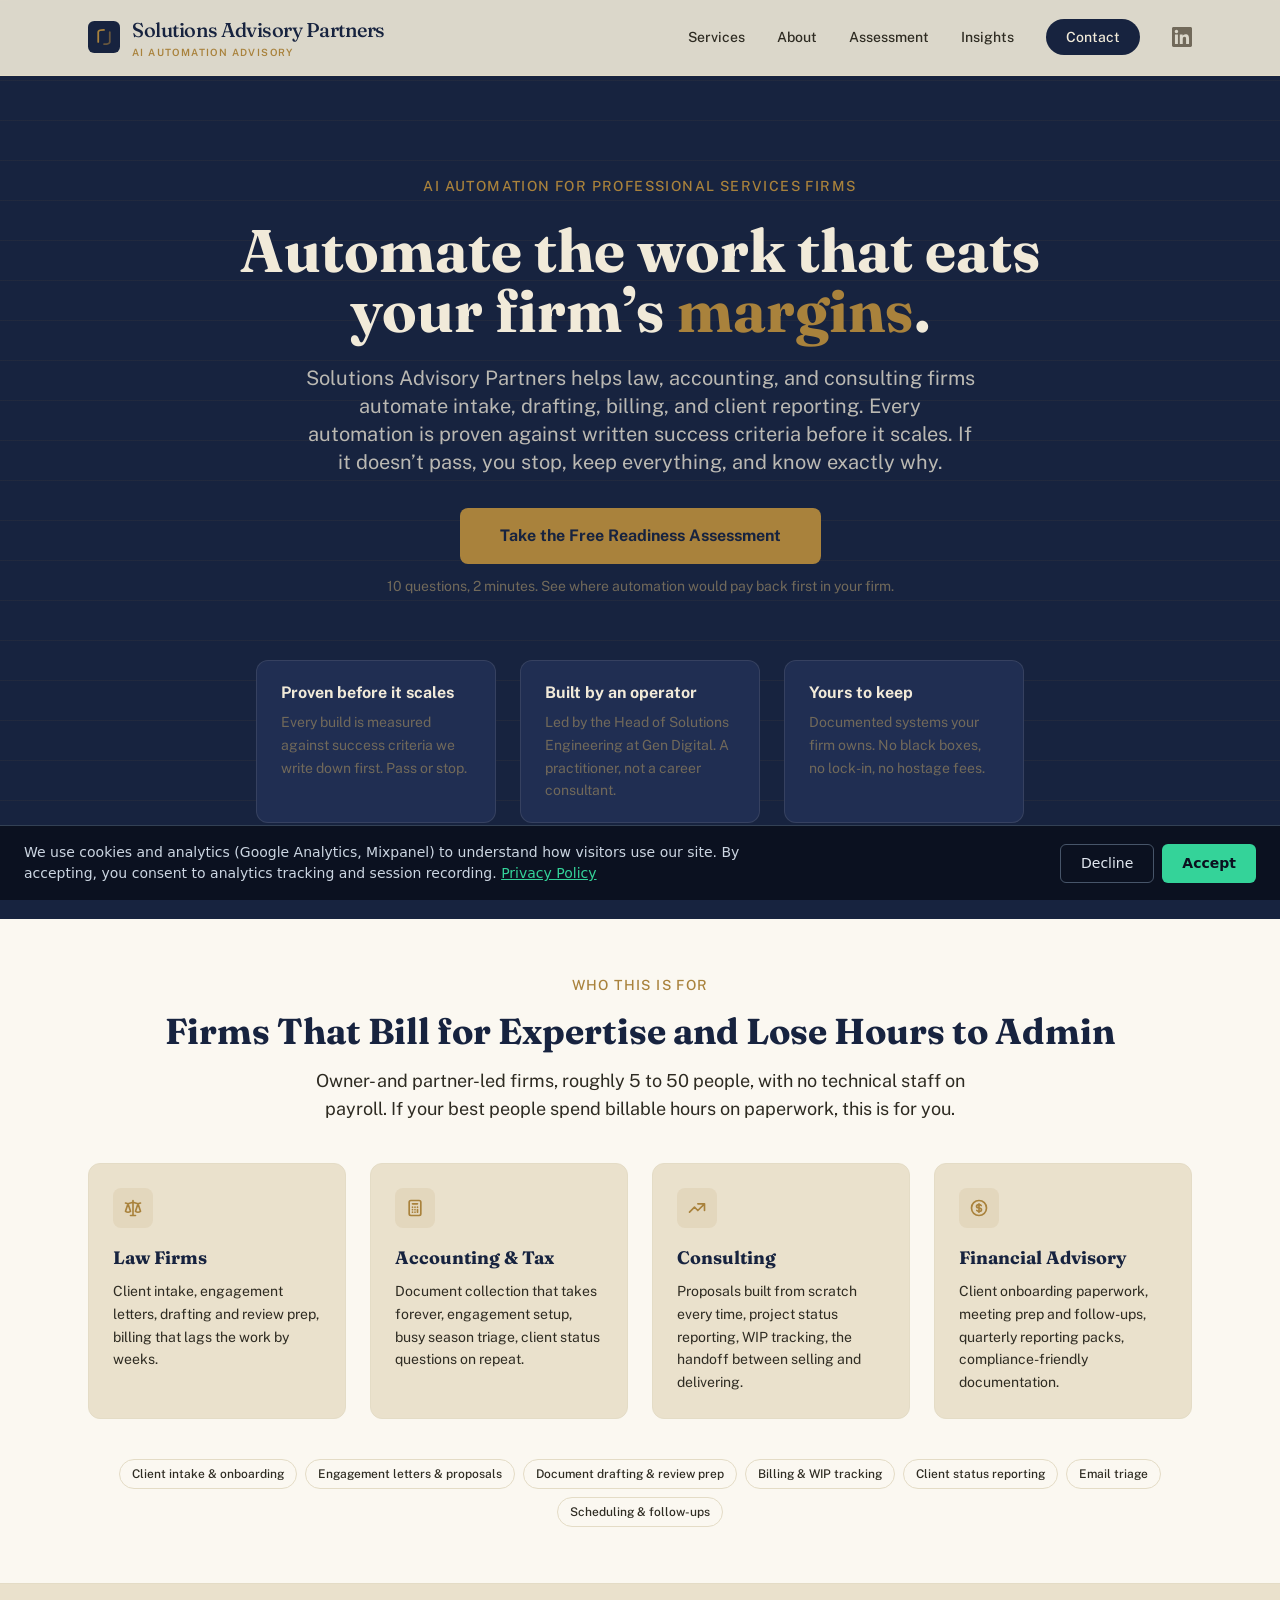
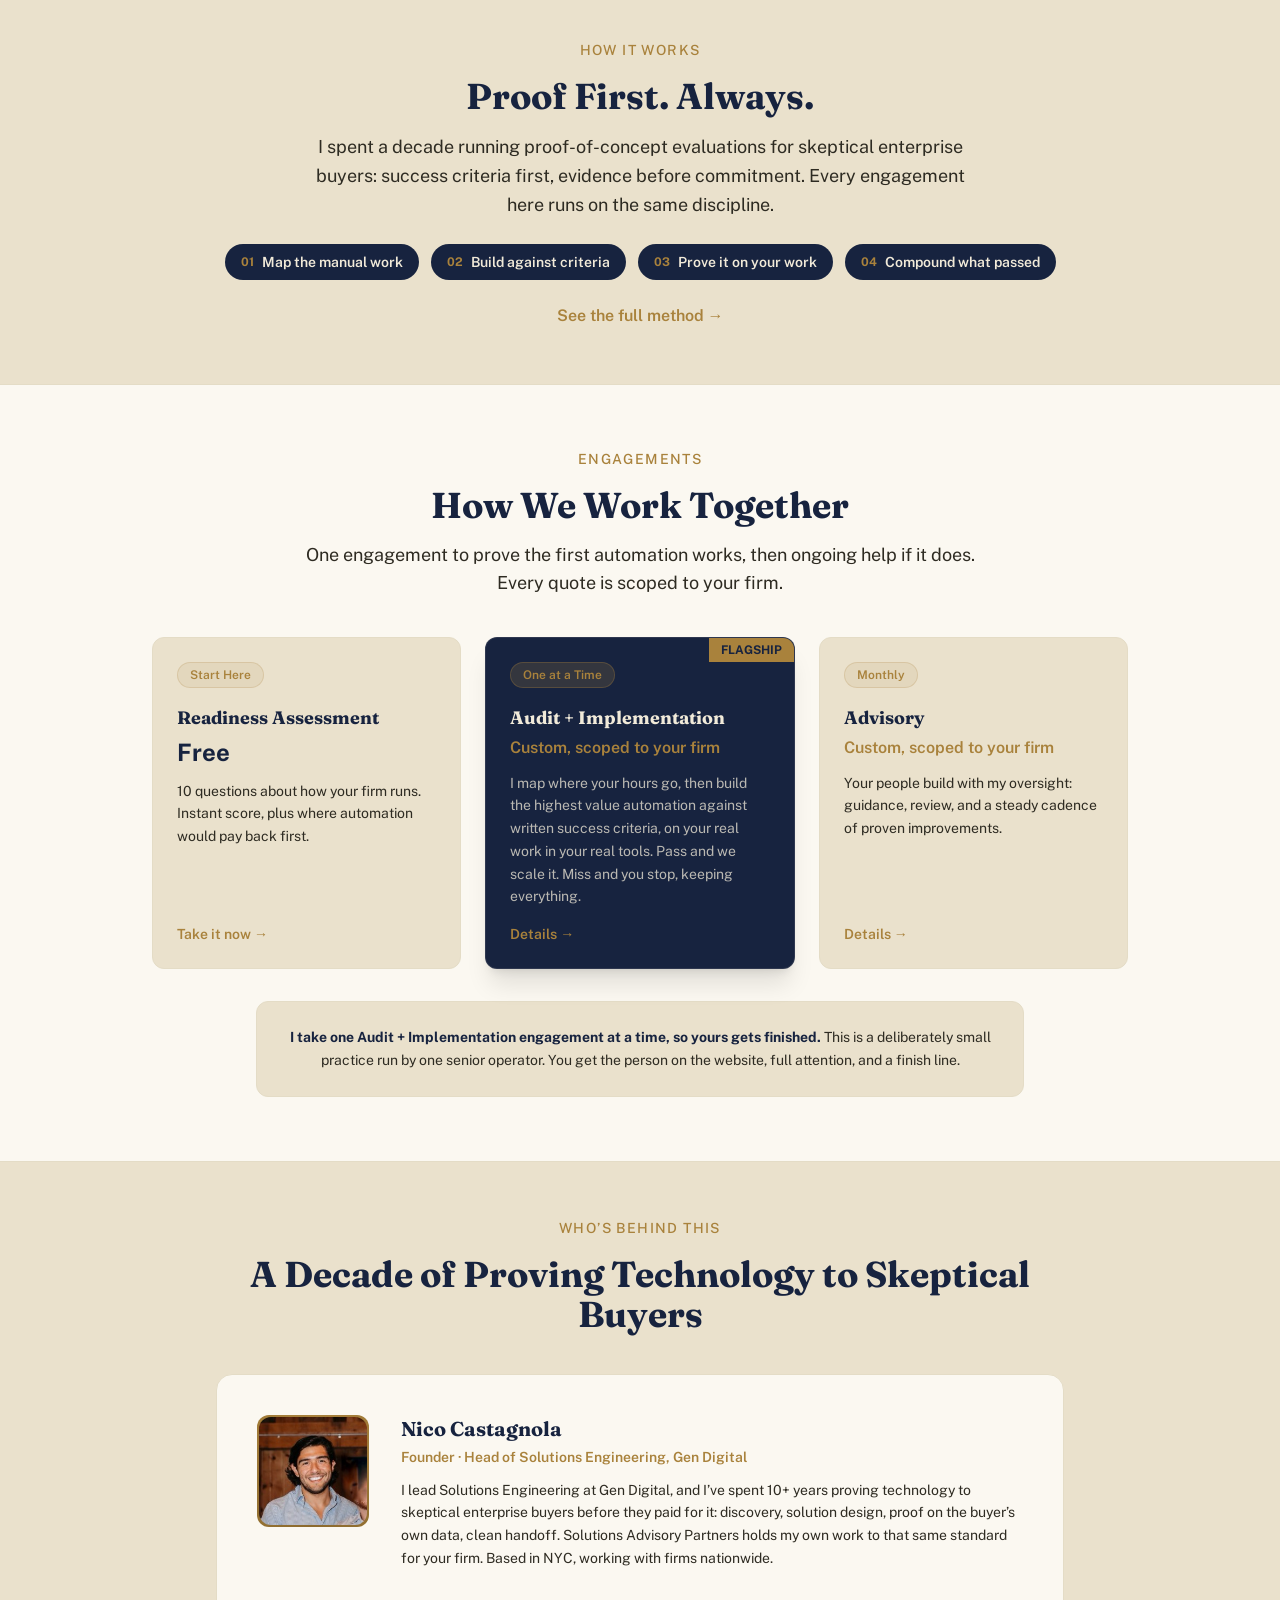
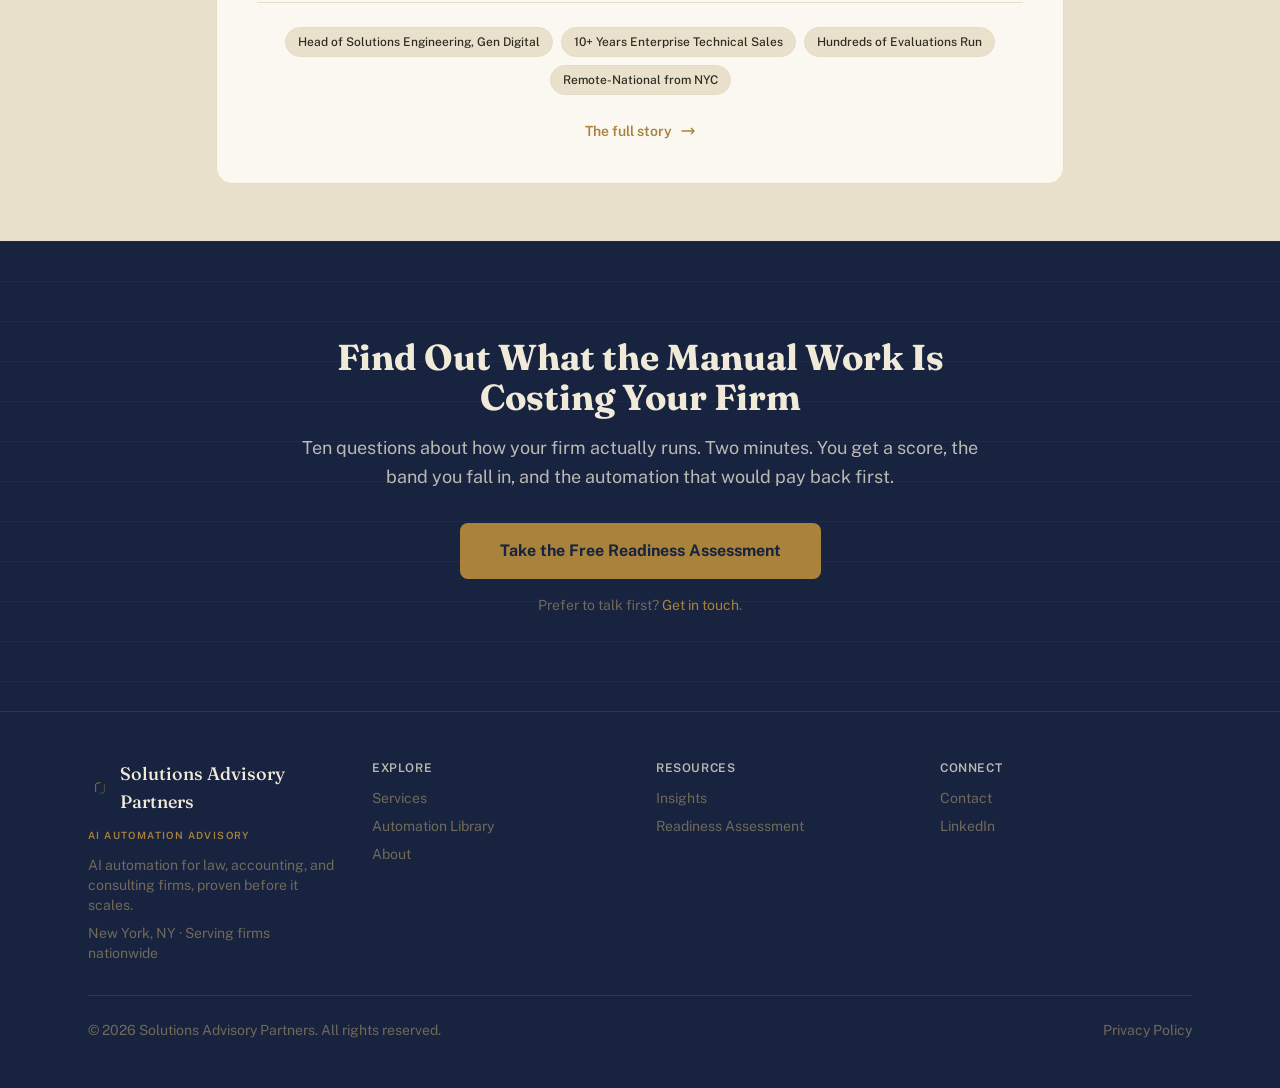
==== commit a240fa1a: "Remove posted pricing site-wide, consolidate to Audit + Implementation and Advisory - Replace border" ====
--- a/index.html
+++ b/index.html
@@ -72,9 +72,7 @@
     <!-- HERO -->
     <section class="hero-pattern text-brand-paper pt-36 pb-20 md:pt-44 md:pb-24">
         <div class="max-w-4xl mx-auto px-6 text-center">
-            <div class="inline-block px-3 py-1 mb-6 text-xs font-semibold tracking-wider text-brand-brass uppercase bg-brand-brass/10 rounded-full border border-brand-brass/20">
-                AI Automation for Professional Services Firms
-            </div>
+            <p class="text-brand-brass font-medium text-sm uppercase tracking-widest mb-6">AI Automation for Professional Services Firms</p>
             <h1 class="text-4xl md:text-5xl lg:text-6xl font-bold leading-tight mb-6">
                 Automate the work that eats your firm&rsquo;s <span class="text-brand-brass">margins</span>.
             </h1>
@@ -88,15 +86,15 @@
                 <p class="text-sm text-brand-muted">10 questions, 2 minutes. See where automation would pay back first in your firm.</p>
             </div>
             <div class="grid grid-cols-1 sm:grid-cols-3 gap-6 max-w-3xl mx-auto text-left">
-                <div class="bg-brand-paper/5 border border-brand-paper/15 rounded-xl px-6 py-5">
+                <div class="bg-brand-inkElevated border border-brand-paper/10 rounded-xl px-6 py-5">
                     <p class="text-base font-bold text-brand-paper mb-1.5">Proven before it scales</p>
                     <p class="text-sm text-brand-muted leading-relaxed">Every build is measured against success criteria we write down first. Pass or stop.</p>
                 </div>
-                <div class="bg-brand-paper/5 border border-brand-paper/15 rounded-xl px-6 py-5">
+                <div class="bg-brand-inkElevated border border-brand-paper/10 rounded-xl px-6 py-5">
                     <p class="text-base font-bold text-brand-paper mb-1.5">Built by an operator</p>
                     <p class="text-sm text-brand-muted leading-relaxed">Led by the Head of Solutions Engineering at Gen Digital. A practitioner, not a career consultant.</p>
                 </div>
-                <div class="bg-brand-paper/5 border border-brand-paper/15 rounded-xl px-6 py-5">
+                <div class="bg-brand-inkElevated border border-brand-paper/10 rounded-xl px-6 py-5">
                     <p class="text-base font-bold text-brand-paper mb-1.5">Yours to keep</p>
                     <p class="text-sm text-brand-muted leading-relaxed">Documented systems your firm owns. No black boxes, no lock-in, no hostage fees.</p>
                 </div>
@@ -176,15 +174,15 @@
         </div>
     </section>
 
-    <!-- OFFER LADDER WITH PRICES -->
+    <!-- OFFER LADDER -->
     <section class="py-16 bg-brand-card border-b border-brand-rule">
-        <div class="max-w-6xl mx-auto px-6">
+        <div class="max-w-5xl mx-auto px-6">
             <div class="text-center mb-10">
-                <p class="text-brand-brass font-medium text-sm uppercase tracking-widest mb-4">Engagements &amp; Pricing</p>
-                <h2 class="text-3xl md:text-4xl font-bold text-brand-ink mb-4">Fixed Fees, Posted Up Front</h2>
-                <p class="text-brand-text text-lg max-w-2xl mx-auto">No &ldquo;call for pricing.&rdquo; Each step is a fixed fee, and each one earns the next.</p>
-            </div>
-            <div class="grid md:grid-cols-2 lg:grid-cols-4 gap-6">
+                <p class="text-brand-brass font-medium text-sm uppercase tracking-widest mb-4">Engagements</p>
+                <h2 class="text-3xl md:text-4xl font-bold text-brand-ink mb-4">How We Work Together</h2>
+                <p class="text-brand-text text-lg max-w-2xl mx-auto">One engagement to prove the first automation works, then ongoing help if it does. Every quote is scoped to your firm.</p>
+            </div>
+            <div class="grid md:grid-cols-3 gap-6">
                 <div class="bg-brand-paperMuted rounded-xl border border-brand-rule p-6 flex flex-col">
                     <span class="inline-block self-start text-xs font-semibold px-3 py-1 bg-brand-brass/10 text-brand-brass rounded-full border border-brand-brass/20 mb-4">Start Here</span>
                     <h3 class="text-lg font-bold text-brand-ink mb-1">Readiness Assessment</h3>
@@ -192,31 +190,24 @@
                     <p class="text-sm text-brand-text leading-relaxed flex-grow">10 questions about how your firm runs. Instant score, plus where automation would pay back first.</p>
                     <a href="assessment.html" class="mt-4 text-brand-brass font-semibold text-sm hover:underline">Take it now &rarr;</a>
                 </div>
-                <div class="bg-brand-paperMuted rounded-xl border border-brand-rule p-6 flex flex-col">
-                    <span class="inline-block self-start text-xs font-semibold px-3 py-1 bg-brand-brass/10 text-brand-brass rounded-full border border-brand-brass/20 mb-4">2&ndash;3 Weeks</span>
-                    <h3 class="text-lg font-bold text-brand-ink mb-1">Automation Audit</h3>
-                    <p class="text-2xl font-bold text-brand-ink mb-3">$2,500&ndash;$4,000</p>
-                    <p class="text-sm text-brand-text leading-relaxed flex-grow">Inventory the manual work, attach dollar values, rank what to automate first. You own the roadmap either way.</p>
-                    <a href="services.html#offers" class="mt-4 text-brand-brass font-semibold text-sm hover:underline">Details &rarr;</a>
-                </div>
                 <div class="bg-brand-ink rounded-xl border border-brand-paper/10 p-6 flex flex-col shadow-xl relative overflow-hidden">
                     <div class="absolute top-0 right-0 bg-brand-brass text-brand-ink text-xs font-bold px-3 py-1 uppercase">Flagship</div>
                     <span class="inline-block self-start text-xs font-semibold px-3 py-1 bg-brand-brass/20 text-brand-brass rounded-full border border-brand-brass/30 mb-4">One at a Time</span>
-                    <h3 class="text-lg font-bold text-brand-paper mb-1">Implementation</h3>
-                    <p class="text-2xl font-bold text-brand-paper mb-3">$6,000&ndash;$12,000</p>
-                    <p class="text-sm text-brand-paper/75 leading-relaxed flex-grow">One automation built against written success criteria, on your real work in your real tools. Pass or you stop. Audit fee credits toward it.</p>
+                    <h3 class="text-lg font-bold text-brand-paper mb-1">Audit + Implementation</h3>
+                    <p class="text-base font-semibold text-brand-brass mb-3">Custom, scoped to your firm</p>
+                    <p class="text-sm text-brand-paper/75 leading-relaxed flex-grow">I map where your hours go, then build the highest value automation against written success criteria, on your real work in your real tools. Pass and we scale it. Miss and you stop, keeping everything.</p>
                     <a href="services.html#offers" class="mt-4 text-brand-brass font-semibold text-sm hover:underline">Details &rarr;</a>
                 </div>
                 <div class="bg-brand-paperMuted rounded-xl border border-brand-rule p-6 flex flex-col">
                     <span class="inline-block self-start text-xs font-semibold px-3 py-1 bg-brand-brass/10 text-brand-brass rounded-full border border-brand-brass/20 mb-4">Monthly</span>
                     <h3 class="text-lg font-bold text-brand-ink mb-1">Advisory</h3>
-                    <p class="text-2xl font-bold text-brand-ink mb-3">$1,500&ndash;$3,000<span class="text-sm font-medium text-brand-muted">/mo</span></p>
-                    <p class="text-sm text-brand-text leading-relaxed flex-grow">Your people build with my oversight: guidance, review, and a steady cadence of proven improvements. 3-month minimum.</p>
+                    <p class="text-base font-semibold text-brand-brass mb-3">Custom, scoped to your firm</p>
+                    <p class="text-sm text-brand-text leading-relaxed flex-grow">Your people build with my oversight: guidance, review, and a steady cadence of proven improvements.</p>
                     <a href="services.html#offers" class="mt-4 text-brand-brass font-semibold text-sm hover:underline">Details &rarr;</a>
                 </div>
             </div>
             <div class="bg-brand-paperMuted border border-brand-rule rounded-xl p-6 mt-8 max-w-3xl mx-auto text-center">
-                <p class="text-brand-text text-sm leading-relaxed"><strong class="text-brand-ink">I take one implementation at a time, so yours gets finished.</strong> This is a deliberately small practice run by one senior operator. You get the person on the website, full attention, and a finish line.</p>
+                <p class="text-brand-text text-sm leading-relaxed"><strong class="text-brand-ink">I take one Audit + Implementation engagement at a time, so yours gets finished.</strong> This is a deliberately small practice run by one senior operator. You get the person on the website, full attention, and a finish line.</p>
             </div>
         </div>
     </section>
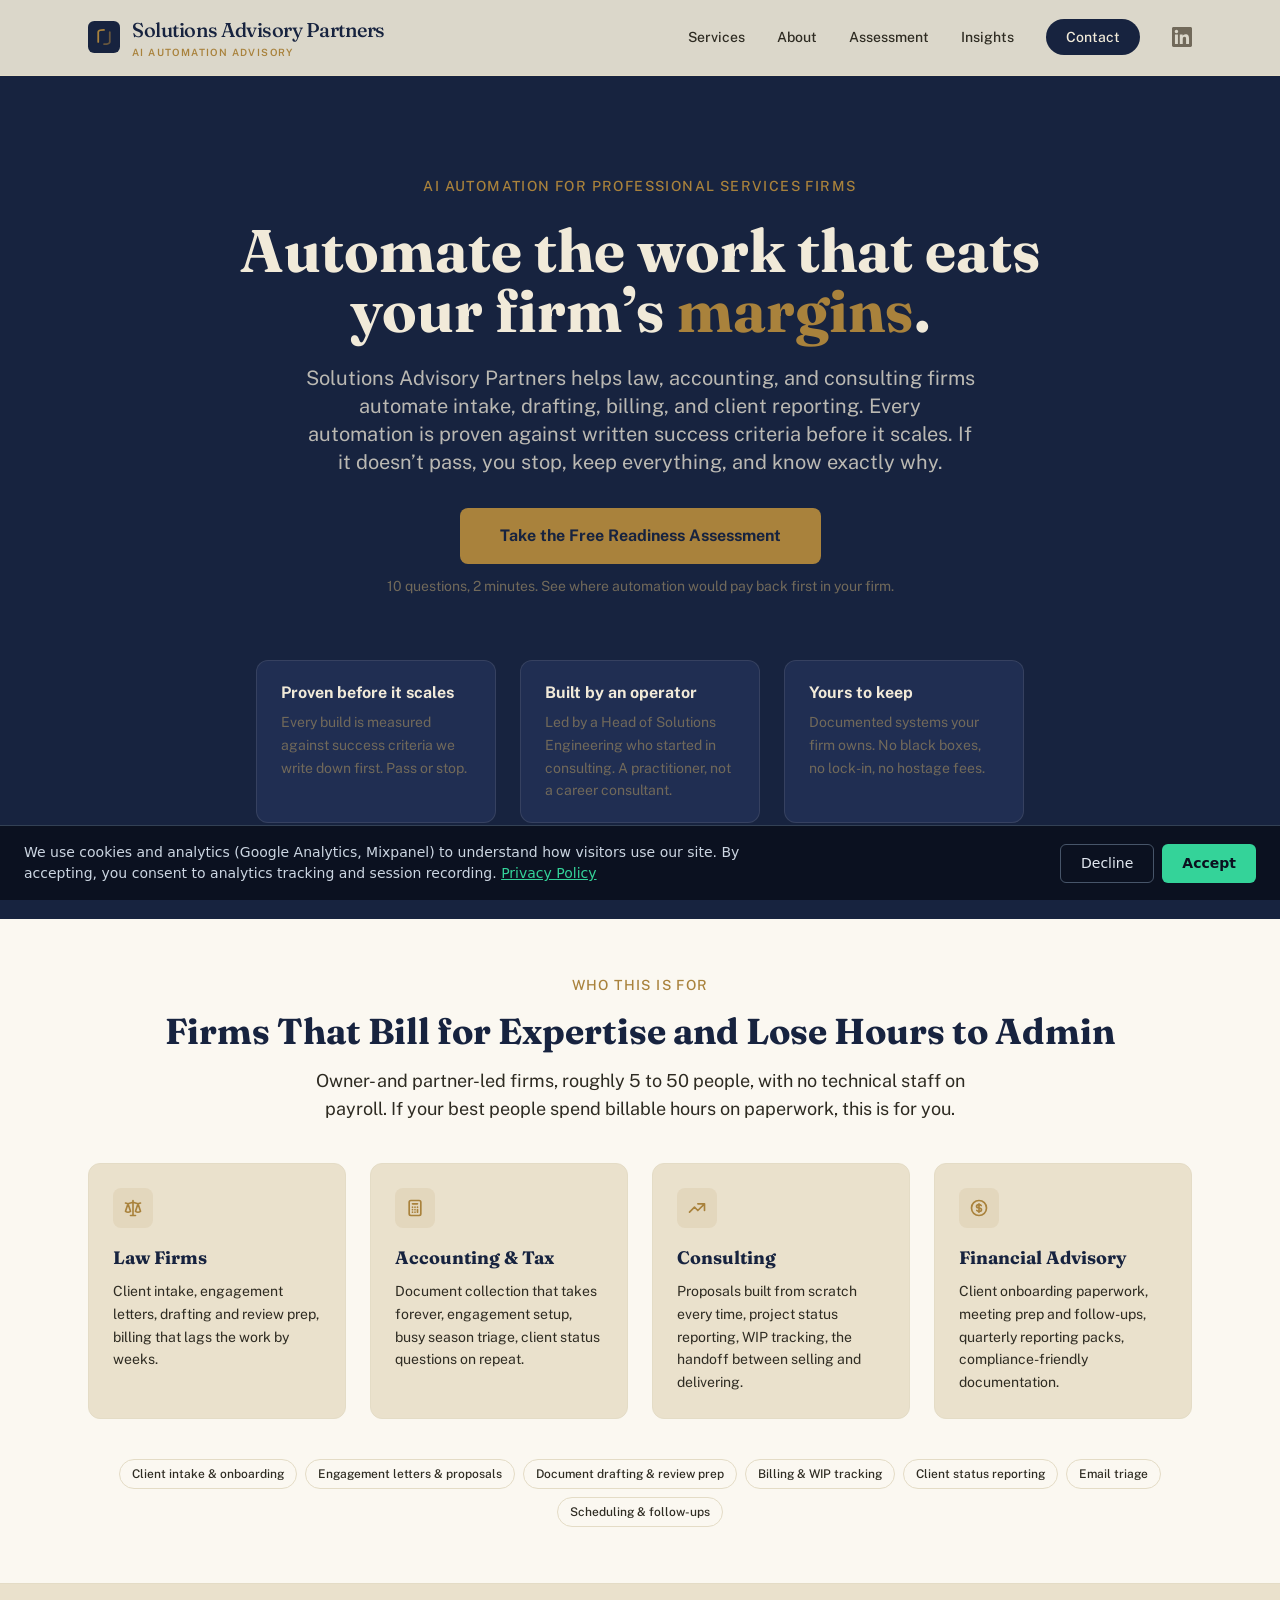
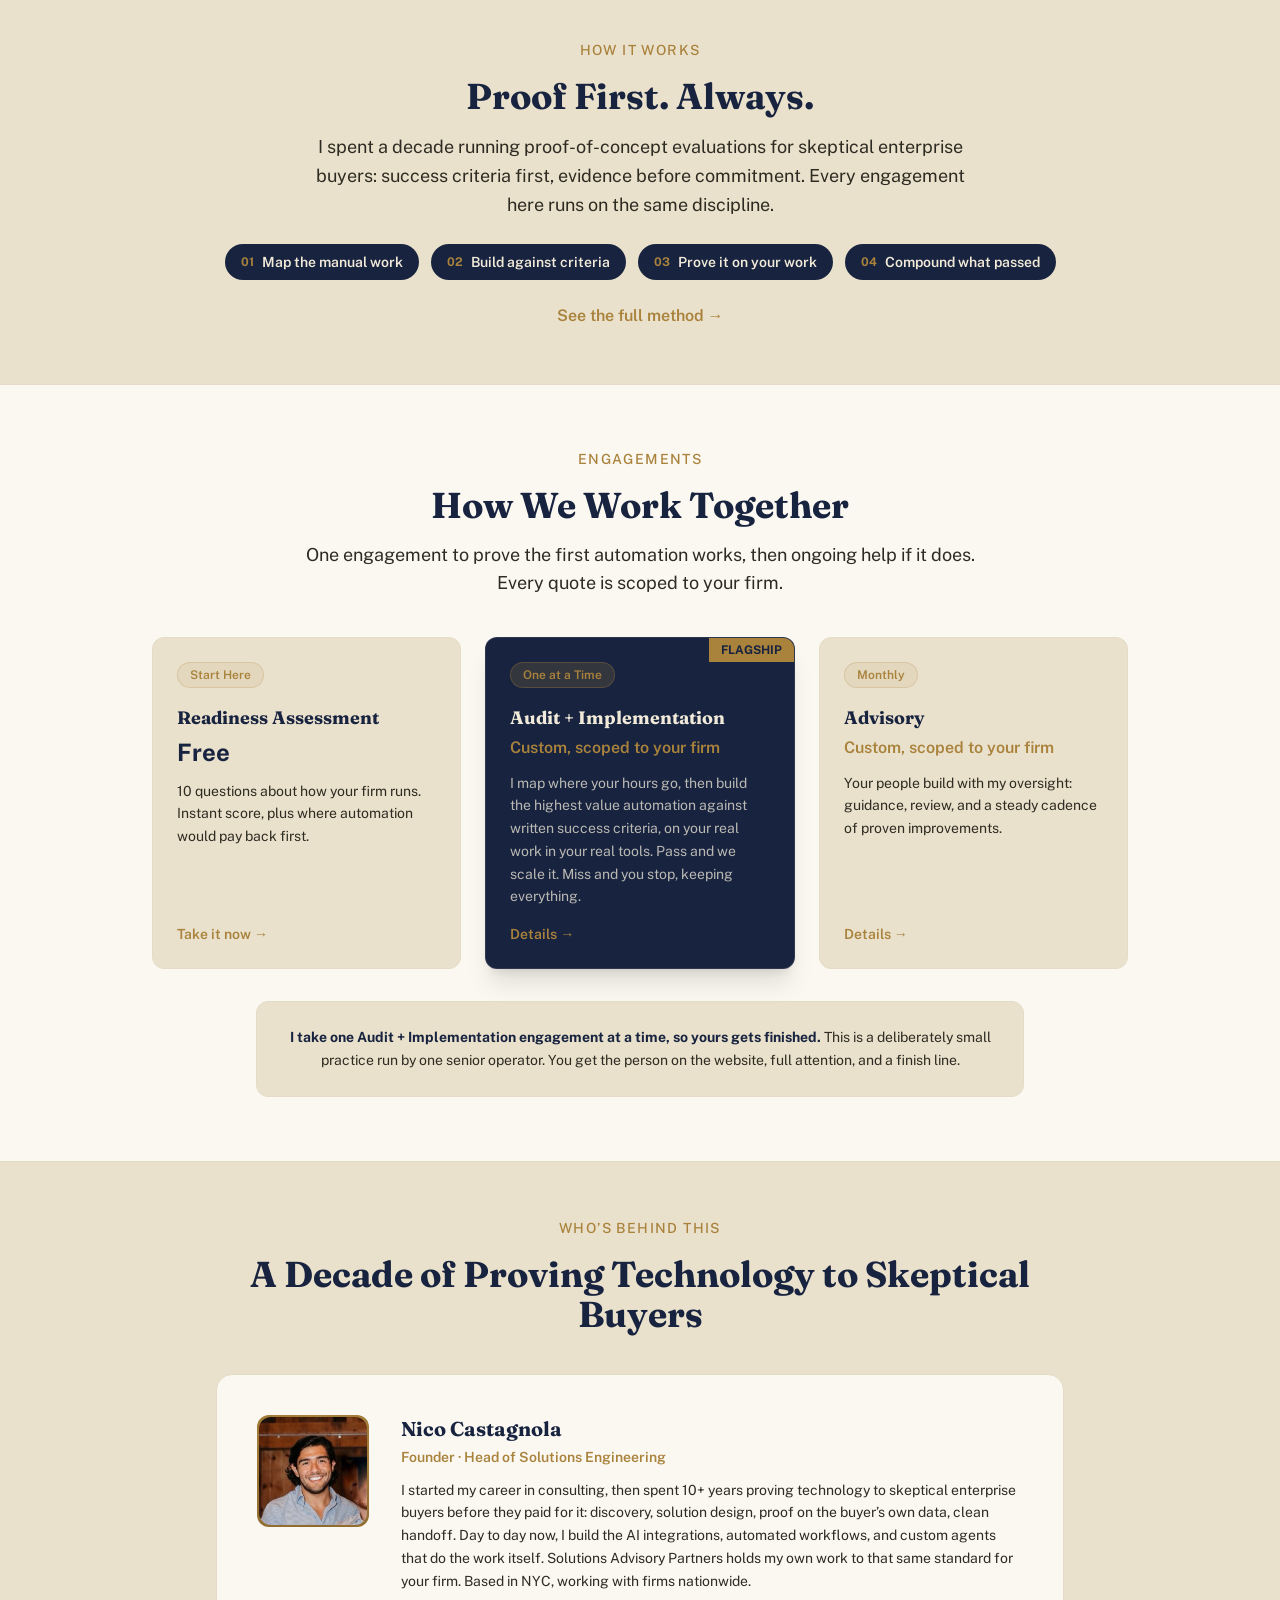
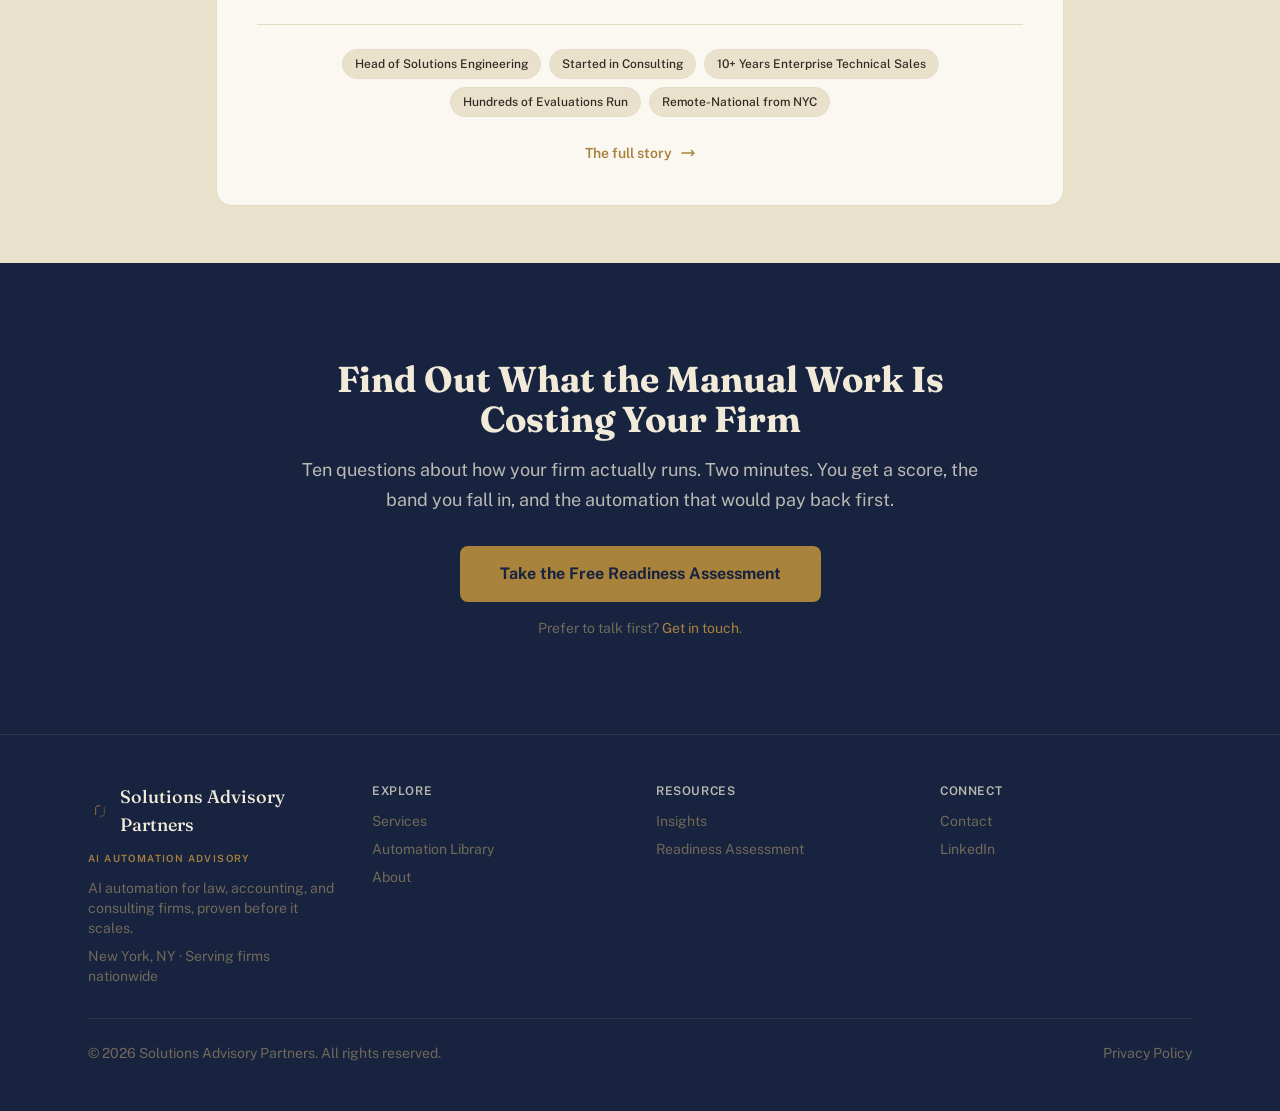
==== commit 2bf7223a: "Remove hero-pattern texture, unname employer, expand founder proof - Strip the faint brass ruled-lin" ====
--- a/index.html
+++ b/index.html
@@ -15,7 +15,6 @@
         h1, h2, h3 { font-family: 'Fraunces', serif; }
         .hero-pattern {
             background-color: #17233F;
-            background-image: repeating-linear-gradient(to bottom, rgba(169,130,60,0.07) 0px, rgba(169,130,60,0.07) 1px, transparent 1px, transparent 40px);
         }
     </style>
     <link rel="canonical" href="https://www.solutionsadvisorypartners.com/">
@@ -92,7 +91,7 @@
                 </div>
                 <div class="bg-brand-inkElevated border border-brand-paper/10 rounded-xl px-6 py-5">
                     <p class="text-base font-bold text-brand-paper mb-1.5">Built by an operator</p>
-                    <p class="text-sm text-brand-muted leading-relaxed">Led by the Head of Solutions Engineering at Gen Digital. A practitioner, not a career consultant.</p>
+                    <p class="text-sm text-brand-muted leading-relaxed">Led by a Head of Solutions Engineering who started in consulting. A practitioner, not a career consultant.</p>
                 </div>
                 <div class="bg-brand-inkElevated border border-brand-paper/10 rounded-xl px-6 py-5">
                     <p class="text-base font-bold text-brand-paper mb-1.5">Yours to keep</p>
@@ -229,15 +228,16 @@
                     </div>
                     <div class="flex-1 text-center md:text-left">
                         <h3 class="text-xl font-bold text-brand-ink mb-1">Nico Castagnola</h3>
-                        <p class="text-brand-brass font-semibold text-sm mb-3">Founder &middot; Head of Solutions Engineering, Gen Digital</p>
+                        <p class="text-brand-brass font-semibold text-sm mb-3">Founder &middot; Head of Solutions Engineering</p>
                         <p class="text-brand-text text-sm leading-relaxed">
-                            I lead Solutions Engineering at Gen Digital, and I&rsquo;ve spent 10+ years proving technology to skeptical enterprise buyers before they paid for it: discovery, solution design, proof on the buyer&rsquo;s own data, clean handoff. Solutions Advisory Partners holds my own work to that same standard for your firm. Based in NYC, working with firms nationwide.
+                            I started my career in consulting, then spent 10+ years proving technology to skeptical enterprise buyers before they paid for it: discovery, solution design, proof on the buyer&rsquo;s own data, clean handoff. Day to day now, I build the AI integrations, automated workflows, and custom agents that do the work itself. Solutions Advisory Partners holds my own work to that same standard for your firm. Based in NYC, working with firms nationwide.
                         </p>
                     </div>
                 </div>
                 <div class="mt-8 pt-6 border-t border-brand-rule">
                     <div class="flex flex-wrap justify-center gap-2">
-                        <span class="px-3 py-1.5 bg-brand-paperMuted text-brand-text text-xs font-medium rounded-full border border-brand-rule">Head of Solutions Engineering, Gen Digital</span>
+                        <span class="px-3 py-1.5 bg-brand-paperMuted text-brand-text text-xs font-medium rounded-full border border-brand-rule">Head of Solutions Engineering</span>
+                        <span class="px-3 py-1.5 bg-brand-paperMuted text-brand-text text-xs font-medium rounded-full border border-brand-rule">Started in Consulting</span>
                         <span class="px-3 py-1.5 bg-brand-paperMuted text-brand-text text-xs font-medium rounded-full border border-brand-rule">10+ Years Enterprise Technical Sales</span>
                         <span class="px-3 py-1.5 bg-brand-paperMuted text-brand-text text-xs font-medium rounded-full border border-brand-rule">Hundreds of Evaluations Run</span>
                         <span class="px-3 py-1.5 bg-brand-paperMuted text-brand-text text-xs font-medium rounded-full border border-brand-rule">Remote-National from NYC</span>
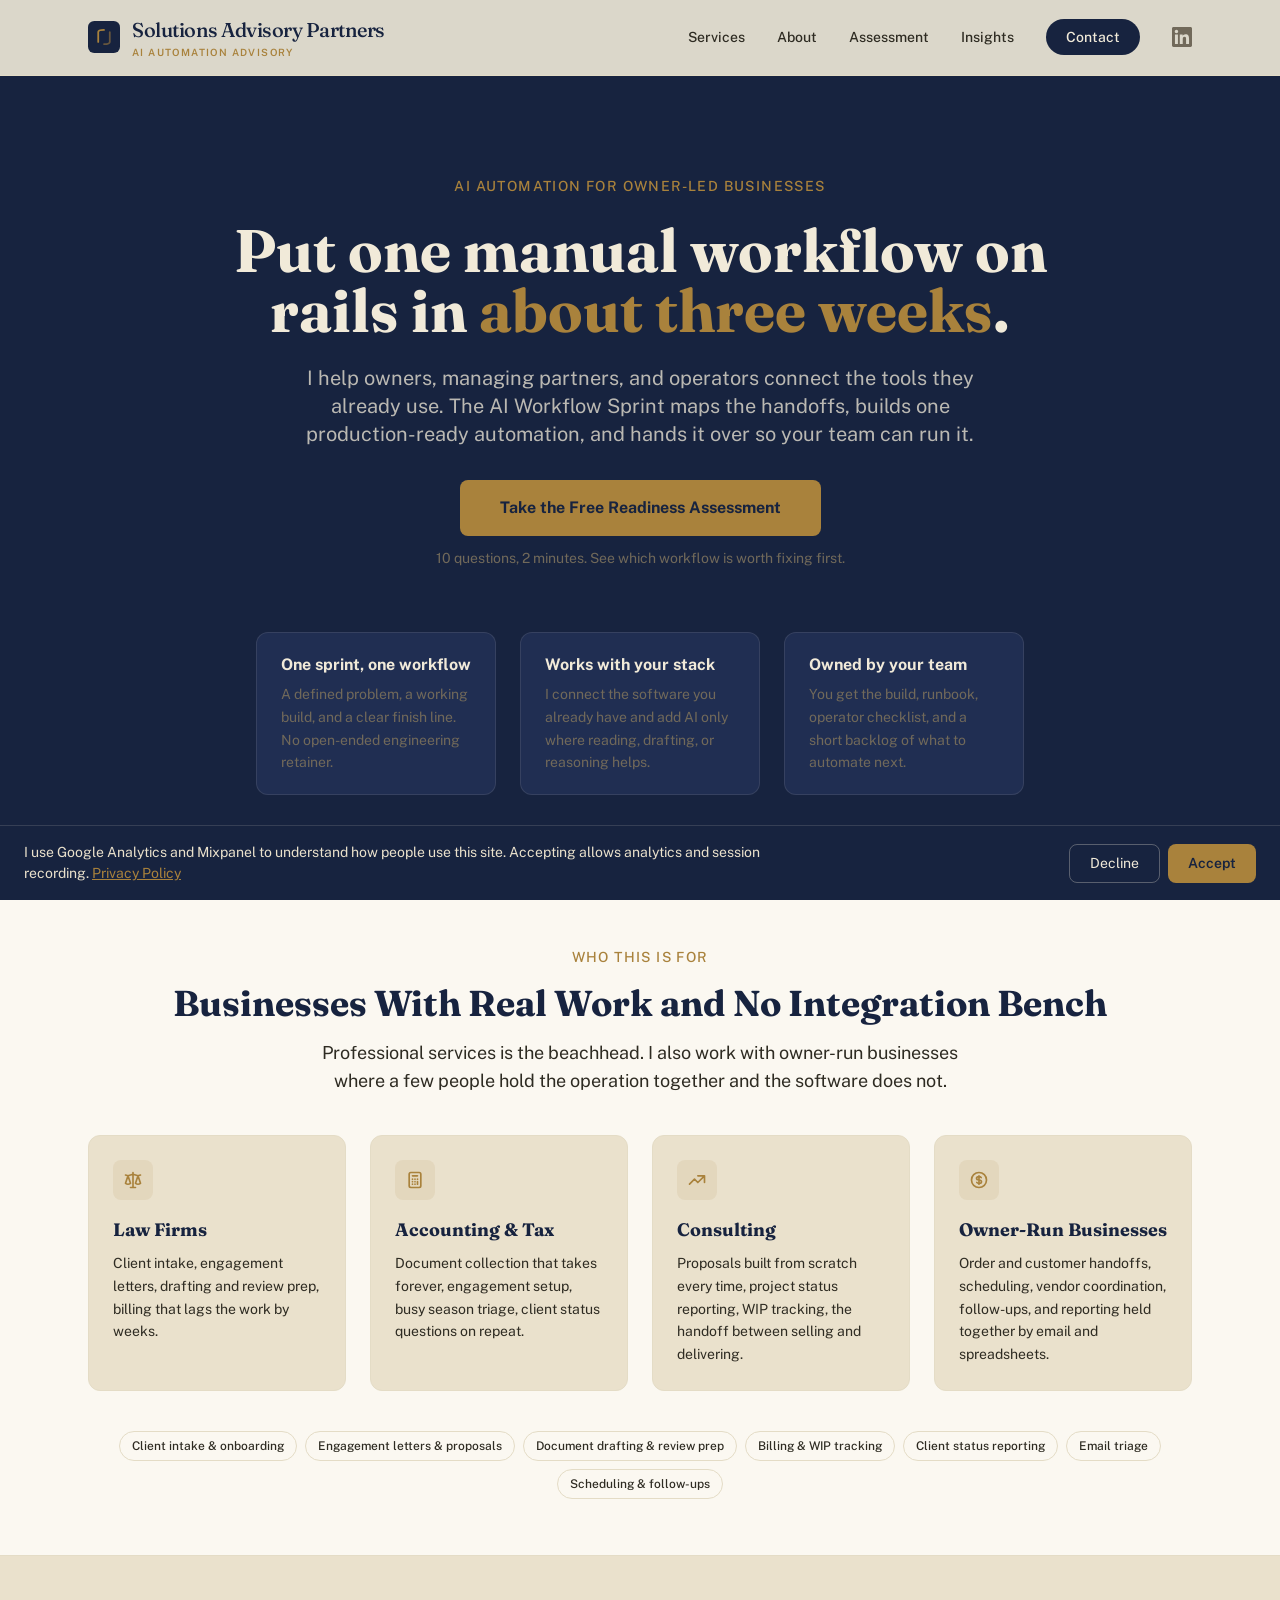
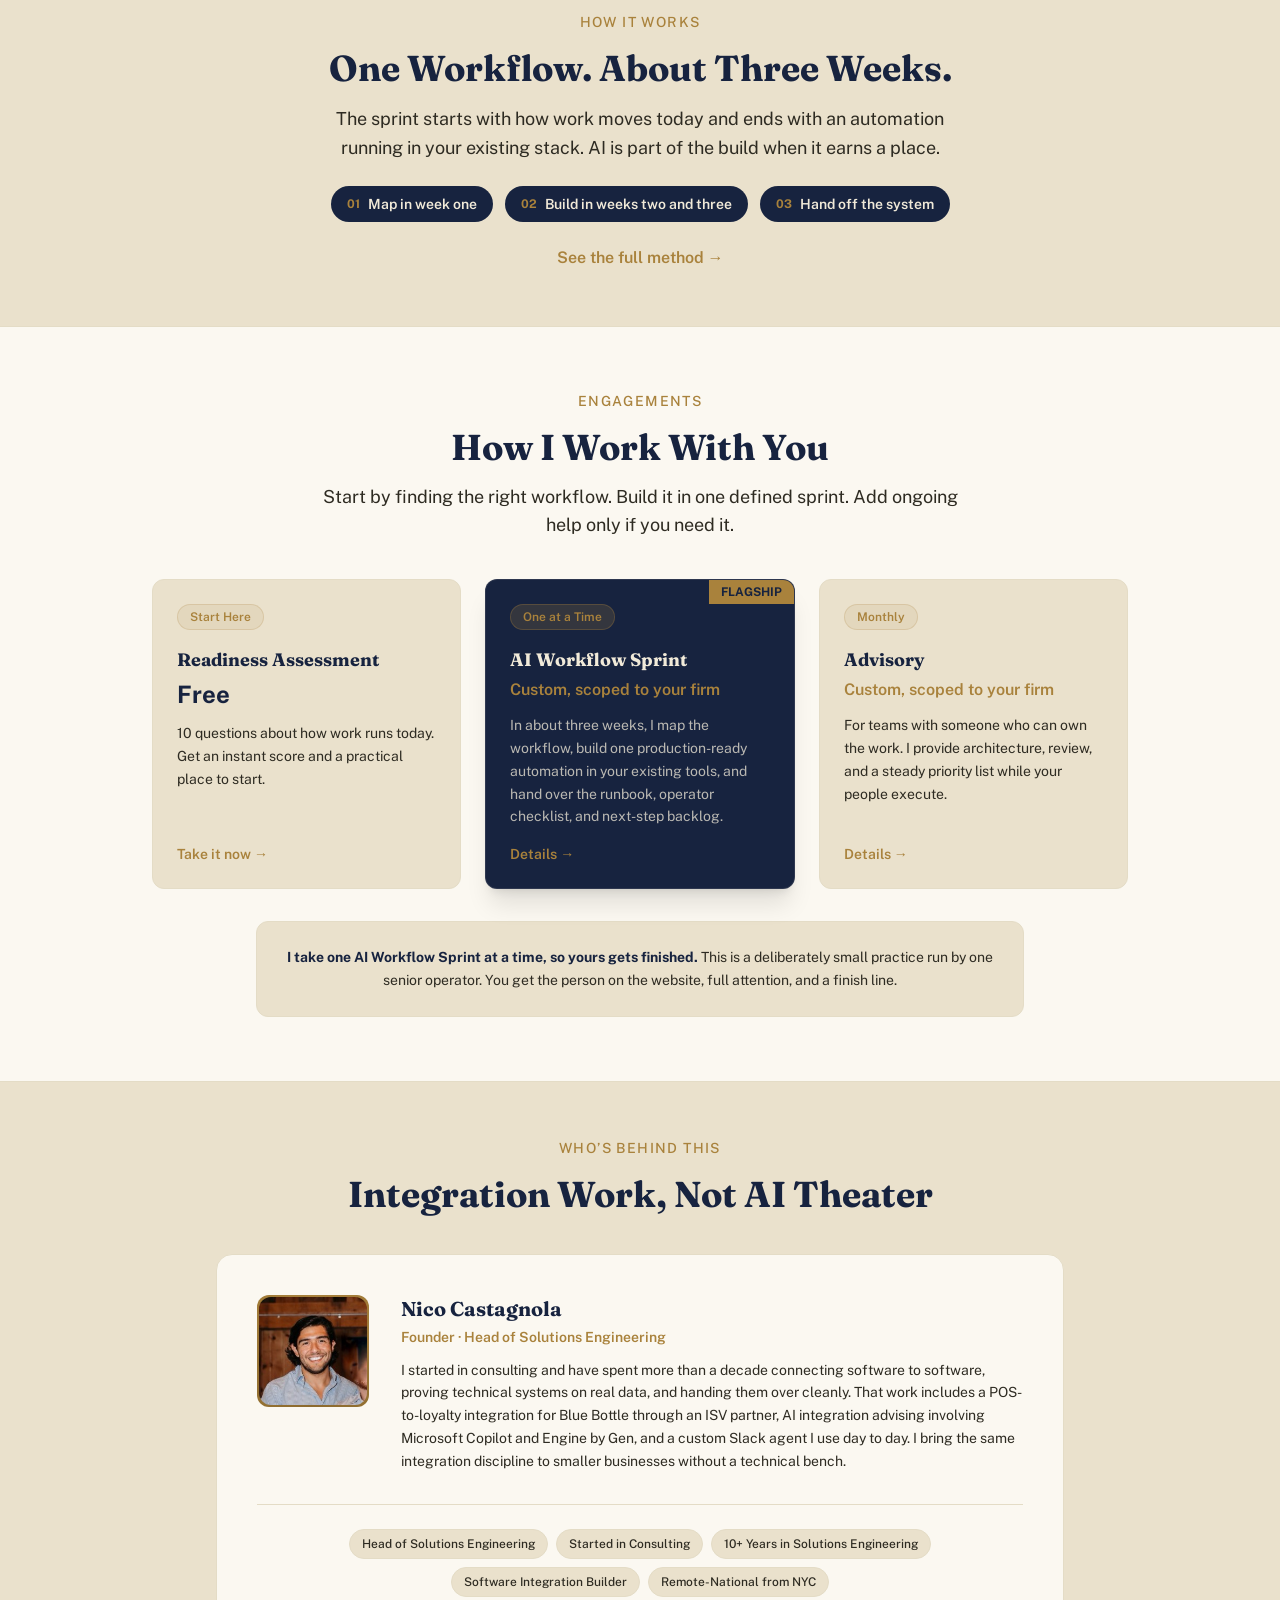
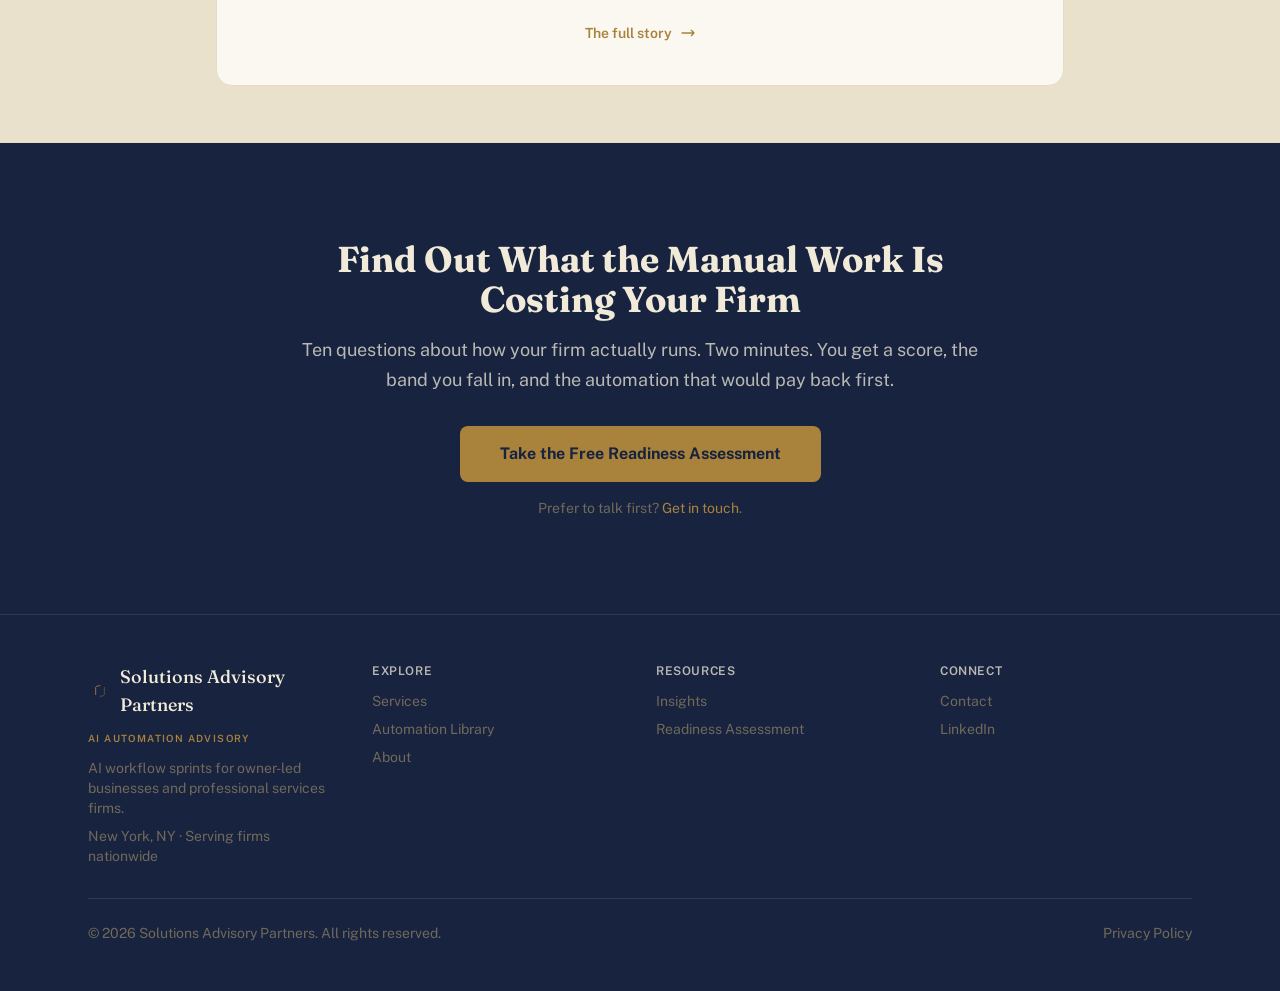
==== commit 8bba1a1d: "Align site around AI Workflow Sprint Co-authored-by: Nico Castagnola <ncasj@users.noreply.github.com" ====
--- a/index.html
+++ b/index.html
@@ -5,8 +5,8 @@
     <script src="analytics.js" defer></script>
     <meta charset="UTF-8">
     <meta name="viewport" content="width=device-width, initial-scale=1.0">
-    <title>Solutions Advisory Partners | AI Automation for Professional Services Firms</title>
-    <meta name="description" content="Solutions Advisory Partners helps law, accounting, and consulting firms automate the manual work that eats their margins: intake, drafting, billing, client reporting. Every automation is proven against written success criteria before it scales.">
+    <title>Solutions Advisory Partners | AI Workflow Sprints for Owner-Led Businesses</title>
+    <meta name="description" content="I help owner-led businesses and professional services firms turn one manual workflow into a working AI-assisted automation in about three weeks, using the tools they already have.">
     <link rel="icon" type="image/svg+xml" href="assets/favicon.svg">
     <link rel="stylesheet" href="assets/tailwind.css">
     <link href="https://fonts.googleapis.com/css2?family=Fraunces:ital,opsz,wght@0,9..144,400;0,9..144,500;0,9..144,600;1,9..144,500&family=Public+Sans:wght@400;500;600;700&display=swap" rel="stylesheet">
@@ -19,14 +19,14 @@
     </style>
     <link rel="canonical" href="https://www.solutionsadvisorypartners.com/">
     <meta property="og:type" content="website">
-    <meta property="og:title" content="Solutions Advisory Partners | AI Automation for Professional Services Firms">
-    <meta property="og:description" content="AI automation for law, accounting, and consulting firms: intake, drafting, billing, client reporting. Proven against written success criteria before it scales.">
+    <meta property="og:title" content="Solutions Advisory Partners | AI Workflow Sprints">
+    <meta property="og:description" content="One manual workflow mapped, automated, and handed off in about three weeks, using the tools your business already has.">
     <meta property="og:url" content="https://www.solutionsadvisorypartners.com/">
     <meta property="og:site_name" content="Solutions Advisory Partners">
     <meta property="og:image" content="https://www.solutionsadvisorypartners.com/assets/og-default.png">
     <meta name="twitter:card" content="summary_large_image">
-    <meta name="twitter:title" content="Solutions Advisory Partners | AI Automation for Professional Services Firms">
-    <meta name="twitter:description" content="AI automation for law, accounting, and consulting firms, proven against written success criteria before it scales.">
+    <meta name="twitter:title" content="Solutions Advisory Partners | AI Workflow Sprints">
+    <meta name="twitter:description" content="One manual workflow mapped, automated, and handed off in about three weeks.">
 </head>
 <body class="bg-brand-paper text-brand-text antialiased">
 
@@ -71,31 +71,31 @@
     <!-- HERO -->
     <section class="hero-pattern text-brand-paper pt-36 pb-20 md:pt-44 md:pb-24">
         <div class="max-w-4xl mx-auto px-6 text-center">
-            <p class="text-brand-brass font-medium text-sm uppercase tracking-widest mb-6">AI Automation for Professional Services Firms</p>
+            <p class="text-brand-brass font-medium text-sm uppercase tracking-widest mb-6">AI Automation for Owner-Led Businesses</p>
             <h1 class="text-4xl md:text-5xl lg:text-6xl font-bold leading-tight mb-6">
-                Automate the work that eats your firm&rsquo;s <span class="text-brand-brass">margins</span>.
+                Put one manual workflow on rails in <span class="text-brand-brass">about three weeks</span>.
             </h1>
             <p class="text-lg md:text-xl text-brand-paper/75 mb-8 leading-relaxed max-w-2xl mx-auto">
-                Solutions Advisory Partners helps law, accounting, and consulting firms automate intake, drafting, billing, and client reporting. Every automation is proven against written success criteria before it scales. If it doesn&rsquo;t pass, you stop, keep everything, and know exactly why.
+                I help owners, managing partners, and operators connect the tools they already use. The AI Workflow Sprint maps the handoffs, builds one production-ready automation, and hands it over so your team can run it.
             </p>
             <div class="flex flex-col items-center gap-3 mb-16">
                 <a href="assessment.html" data-cta="Take the Free Assessment" class="cta px-10 py-4 bg-brand-brass text-brand-ink font-bold rounded-lg hover:bg-brand-card transition text-center">
                     Take the Free Readiness Assessment
                 </a>
-                <p class="text-sm text-brand-muted">10 questions, 2 minutes. See where automation would pay back first in your firm.</p>
+                <p class="text-sm text-brand-muted">10 questions, 2 minutes. See which workflow is worth fixing first.</p>
             </div>
             <div class="grid grid-cols-1 sm:grid-cols-3 gap-6 max-w-3xl mx-auto text-left">
                 <div class="bg-brand-inkElevated border border-brand-paper/10 rounded-xl px-6 py-5">
-                    <p class="text-base font-bold text-brand-paper mb-1.5">Proven before it scales</p>
-                    <p class="text-sm text-brand-muted leading-relaxed">Every build is measured against success criteria we write down first. Pass or stop.</p>
+                    <p class="text-base font-bold text-brand-paper mb-1.5">One sprint, one workflow</p>
+                    <p class="text-sm text-brand-muted leading-relaxed">A defined problem, a working build, and a clear finish line. No open-ended engineering retainer.</p>
                 </div>
                 <div class="bg-brand-inkElevated border border-brand-paper/10 rounded-xl px-6 py-5">
-                    <p class="text-base font-bold text-brand-paper mb-1.5">Built by an operator</p>
-                    <p class="text-sm text-brand-muted leading-relaxed">Led by a Head of Solutions Engineering who started in consulting. A practitioner, not a career consultant.</p>
+                    <p class="text-base font-bold text-brand-paper mb-1.5">Works with your stack</p>
+                    <p class="text-sm text-brand-muted leading-relaxed">I connect the software you already have and add AI only where reading, drafting, or reasoning helps.</p>
                 </div>
                 <div class="bg-brand-inkElevated border border-brand-paper/10 rounded-xl px-6 py-5">
-                    <p class="text-base font-bold text-brand-paper mb-1.5">Yours to keep</p>
-                    <p class="text-sm text-brand-muted leading-relaxed">Documented systems your firm owns. No black boxes, no lock-in, no hostage fees.</p>
+                    <p class="text-base font-bold text-brand-paper mb-1.5">Owned by your team</p>
+                    <p class="text-sm text-brand-muted leading-relaxed">You get the build, runbook, operator checklist, and a short backlog of what to automate next.</p>
                 </div>
             </div>
         </div>
@@ -106,8 +106,8 @@
         <div class="max-w-6xl mx-auto px-6">
             <div class="text-center mb-10">
                 <p class="text-brand-brass font-medium text-sm uppercase tracking-widest mb-4">Who This Is For</p>
-                <h2 class="text-3xl md:text-4xl font-bold text-brand-ink mb-4">Firms That Bill for Expertise and Lose Hours to Admin</h2>
-                <p class="text-brand-text text-lg max-w-2xl mx-auto">Owner- and partner-led firms, roughly 5 to 50 people, with no technical staff on payroll. If your best people spend billable hours on paperwork, this is for you.</p>
+                <h2 class="text-3xl md:text-4xl font-bold text-brand-ink mb-4">Businesses With Real Work and No Integration Bench</h2>
+                <p class="text-brand-text text-lg max-w-2xl mx-auto">Professional services is the beachhead. I also work with owner-run businesses where a few people hold the operation together and the software does not.</p>
             </div>
             <div class="grid sm:grid-cols-2 lg:grid-cols-4 gap-6 mb-10">
                 <div class="bg-brand-paperMuted rounded-xl border border-brand-rule p-6">
@@ -135,8 +135,8 @@
                     <div class="w-10 h-10 bg-brand-brass/10 rounded-lg flex items-center justify-center mb-4">
                         <svg class="w-5 h-5 text-brand-brass" fill="none" stroke="currentColor" viewBox="0 0 24 24"><path stroke-linecap="round" stroke-linejoin="round" stroke-width="2" d="M12 8c-1.657 0-3 .895-3 2s1.343 2 3 2 3 .895 3 2-1.343 2-3 2m0-8c1.11 0 2.08.402 2.599 1M12 8V7m0 1v8m0 0v1m0-1c-1.11 0-2.08-.402-2.599-1M21 12a9 9 0 11-18 0 9 9 0 0118 0z"/></svg>
                     </div>
-                    <h3 class="text-lg font-bold text-brand-ink mb-2">Financial Advisory</h3>
-                    <p class="text-sm text-brand-text leading-relaxed">Client onboarding paperwork, meeting prep and follow-ups, quarterly reporting packs, compliance-friendly documentation.</p>
+                    <h3 class="text-lg font-bold text-brand-ink mb-2">Owner-Run Businesses</h3>
+                    <p class="text-sm text-brand-text leading-relaxed">Order and customer handoffs, scheduling, vendor coordination, follow-ups, and reporting held together by email and spreadsheets.</p>
                 </div>
             </div>
             <div class="flex flex-wrap justify-center gap-2">
@@ -156,16 +156,15 @@
         <div class="max-w-4xl mx-auto px-6">
             <div class="text-center mb-6">
                 <p class="text-brand-brass font-medium text-sm uppercase tracking-widest mb-4">How It Works</p>
-                <h2 class="text-3xl md:text-4xl font-bold text-brand-ink mb-4">Proof First. Always.</h2>
+                <h2 class="text-3xl md:text-4xl font-bold text-brand-ink mb-4">One Workflow. About Three Weeks.</h2>
                 <p class="text-brand-text text-lg leading-relaxed max-w-2xl mx-auto">
-                    I spent a decade running proof-of-concept evaluations for skeptical enterprise buyers: success criteria first, evidence before commitment. Every engagement here runs on the same discipline.
+                    The sprint starts with how work moves today and ends with an automation running in your existing stack. AI is part of the build when it earns a place.
                 </p>
             </div>
             <div class="flex flex-wrap justify-center gap-3 mb-6">
-                <span class="flex items-center gap-2 px-4 py-2 bg-brand-ink text-brand-paper text-sm font-semibold rounded-full"><span class="text-brand-brass text-xs font-bold">01</span> Map the manual work</span>
-                <span class="flex items-center gap-2 px-4 py-2 bg-brand-ink text-brand-paper text-sm font-semibold rounded-full"><span class="text-brand-brass text-xs font-bold">02</span> Build against criteria</span>
-                <span class="flex items-center gap-2 px-4 py-2 bg-brand-ink text-brand-paper text-sm font-semibold rounded-full"><span class="text-brand-brass text-xs font-bold">03</span> Prove it on your work</span>
-                <span class="flex items-center gap-2 px-4 py-2 bg-brand-ink text-brand-paper text-sm font-semibold rounded-full"><span class="text-brand-brass text-xs font-bold">04</span> Compound what passed</span>
+                <span class="flex items-center gap-2 px-4 py-2 bg-brand-ink text-brand-paper text-sm font-semibold rounded-full"><span class="text-brand-brass text-xs font-bold">01</span> Map in week one</span>
+                <span class="flex items-center gap-2 px-4 py-2 bg-brand-ink text-brand-paper text-sm font-semibold rounded-full"><span class="text-brand-brass text-xs font-bold">02</span> Build in weeks two and three</span>
+                <span class="flex items-center gap-2 px-4 py-2 bg-brand-ink text-brand-paper text-sm font-semibold rounded-full"><span class="text-brand-brass text-xs font-bold">03</span> Hand off the system</span>
             </div>
             <div class="text-center">
                 <a href="services.html#method" class="text-brand-brass font-semibold hover:underline">See the full method &rarr;</a>
@@ -178,35 +177,35 @@
         <div class="max-w-5xl mx-auto px-6">
             <div class="text-center mb-10">
                 <p class="text-brand-brass font-medium text-sm uppercase tracking-widest mb-4">Engagements</p>
-                <h2 class="text-3xl md:text-4xl font-bold text-brand-ink mb-4">How We Work Together</h2>
-                <p class="text-brand-text text-lg max-w-2xl mx-auto">One engagement to prove the first automation works, then ongoing help if it does. Every quote is scoped to your firm.</p>
+                <h2 class="text-3xl md:text-4xl font-bold text-brand-ink mb-4">How I Work With You</h2>
+                <p class="text-brand-text text-lg max-w-2xl mx-auto">Start by finding the right workflow. Build it in one defined sprint. Add ongoing help only if you need it.</p>
             </div>
             <div class="grid md:grid-cols-3 gap-6">
                 <div class="bg-brand-paperMuted rounded-xl border border-brand-rule p-6 flex flex-col">
                     <span class="inline-block self-start text-xs font-semibold px-3 py-1 bg-brand-brass/10 text-brand-brass rounded-full border border-brand-brass/20 mb-4">Start Here</span>
                     <h3 class="text-lg font-bold text-brand-ink mb-1">Readiness Assessment</h3>
                     <p class="text-2xl font-bold text-brand-ink mb-3">Free</p>
-                    <p class="text-sm text-brand-text leading-relaxed flex-grow">10 questions about how your firm runs. Instant score, plus where automation would pay back first.</p>
+                    <p class="text-sm text-brand-text leading-relaxed flex-grow">10 questions about how work runs today. Get an instant score and a practical place to start.</p>
                     <a href="assessment.html" class="mt-4 text-brand-brass font-semibold text-sm hover:underline">Take it now &rarr;</a>
                 </div>
                 <div class="bg-brand-ink rounded-xl border border-brand-paper/10 p-6 flex flex-col shadow-xl relative overflow-hidden">
                     <div class="absolute top-0 right-0 bg-brand-brass text-brand-ink text-xs font-bold px-3 py-1 uppercase">Flagship</div>
                     <span class="inline-block self-start text-xs font-semibold px-3 py-1 bg-brand-brass/20 text-brand-brass rounded-full border border-brand-brass/30 mb-4">One at a Time</span>
-                    <h3 class="text-lg font-bold text-brand-paper mb-1">Audit + Implementation</h3>
+                    <h3 class="text-lg font-bold text-brand-paper mb-1">AI Workflow Sprint</h3>
                     <p class="text-base font-semibold text-brand-brass mb-3">Custom, scoped to your firm</p>
-                    <p class="text-sm text-brand-paper/75 leading-relaxed flex-grow">I map where your hours go, then build the highest value automation against written success criteria, on your real work in your real tools. Pass and we scale it. Miss and you stop, keeping everything.</p>
+                    <p class="text-sm text-brand-paper/75 leading-relaxed flex-grow">In about three weeks, I map the workflow, build one production-ready automation in your existing tools, and hand over the runbook, operator checklist, and next-step backlog.</p>
                     <a href="services.html#offers" class="mt-4 text-brand-brass font-semibold text-sm hover:underline">Details &rarr;</a>
                 </div>
                 <div class="bg-brand-paperMuted rounded-xl border border-brand-rule p-6 flex flex-col">
                     <span class="inline-block self-start text-xs font-semibold px-3 py-1 bg-brand-brass/10 text-brand-brass rounded-full border border-brand-brass/20 mb-4">Monthly</span>
                     <h3 class="text-lg font-bold text-brand-ink mb-1">Advisory</h3>
                     <p class="text-base font-semibold text-brand-brass mb-3">Custom, scoped to your firm</p>
-                    <p class="text-sm text-brand-text leading-relaxed flex-grow">Your people build with my oversight: guidance, review, and a steady cadence of proven improvements.</p>
+                    <p class="text-sm text-brand-text leading-relaxed flex-grow">For teams with someone who can own the work. I provide architecture, review, and a steady priority list while your people execute.</p>
                     <a href="services.html#offers" class="mt-4 text-brand-brass font-semibold text-sm hover:underline">Details &rarr;</a>
                 </div>
             </div>
             <div class="bg-brand-paperMuted border border-brand-rule rounded-xl p-6 mt-8 max-w-3xl mx-auto text-center">
-                <p class="text-brand-text text-sm leading-relaxed"><strong class="text-brand-ink">I take one Audit + Implementation engagement at a time, so yours gets finished.</strong> This is a deliberately small practice run by one senior operator. You get the person on the website, full attention, and a finish line.</p>
+                <p class="text-brand-text text-sm leading-relaxed"><strong class="text-brand-ink">I take one AI Workflow Sprint at a time, so yours gets finished.</strong> This is a deliberately small practice run by one senior operator. You get the person on the website, full attention, and a finish line.</p>
             </div>
         </div>
     </section>
@@ -216,7 +215,7 @@
         <div class="max-w-4xl mx-auto px-6">
             <div class="text-center mb-10">
                 <p class="text-brand-brass font-medium text-sm uppercase tracking-widest mb-4">Who&rsquo;s Behind This</p>
-                <h2 class="text-3xl md:text-4xl font-bold text-brand-ink">A Decade of Proving Technology to Skeptical Buyers</h2>
+                <h2 class="text-3xl md:text-4xl font-bold text-brand-ink">Integration Work, Not AI Theater</h2>
             </div>
             <div class="bg-brand-card rounded-2xl border border-brand-rule p-8 md:p-10">
                 <div class="flex flex-col md:flex-row gap-8 items-center md:items-start">
@@ -230,7 +229,7 @@
                         <h3 class="text-xl font-bold text-brand-ink mb-1">Nico Castagnola</h3>
                         <p class="text-brand-brass font-semibold text-sm mb-3">Founder &middot; Head of Solutions Engineering</p>
                         <p class="text-brand-text text-sm leading-relaxed">
-                            I started my career in consulting, then spent 10+ years proving technology to skeptical enterprise buyers before they paid for it: discovery, solution design, proof on the buyer&rsquo;s own data, clean handoff. Day to day now, I build the AI integrations, automated workflows, and custom agents that do the work itself. Solutions Advisory Partners holds my own work to that same standard for your firm. Based in NYC, working with firms nationwide.
+                            I started in consulting and have spent more than a decade connecting software to software, proving technical systems on real data, and handing them over cleanly. That work includes a POS-to-loyalty integration for Blue Bottle through an ISV partner, AI integration advising involving Microsoft Copilot and Engine by Gen, and a custom Slack agent I use day to day. I bring the same integration discipline to smaller businesses without a technical bench.
                         </p>
                     </div>
                 </div>
@@ -238,8 +237,8 @@
                     <div class="flex flex-wrap justify-center gap-2">
                         <span class="px-3 py-1.5 bg-brand-paperMuted text-brand-text text-xs font-medium rounded-full border border-brand-rule">Head of Solutions Engineering</span>
                         <span class="px-3 py-1.5 bg-brand-paperMuted text-brand-text text-xs font-medium rounded-full border border-brand-rule">Started in Consulting</span>
-                        <span class="px-3 py-1.5 bg-brand-paperMuted text-brand-text text-xs font-medium rounded-full border border-brand-rule">10+ Years Enterprise Technical Sales</span>
-                        <span class="px-3 py-1.5 bg-brand-paperMuted text-brand-text text-xs font-medium rounded-full border border-brand-rule">Hundreds of Evaluations Run</span>
+                        <span class="px-3 py-1.5 bg-brand-paperMuted text-brand-text text-xs font-medium rounded-full border border-brand-rule">10+ Years in Solutions Engineering</span>
+                        <span class="px-3 py-1.5 bg-brand-paperMuted text-brand-text text-xs font-medium rounded-full border border-brand-rule">Software Integration Builder</span>
                         <span class="px-3 py-1.5 bg-brand-paperMuted text-brand-text text-xs font-medium rounded-full border border-brand-rule">Remote-National from NYC</span>
                     </div>
                 </div>
@@ -276,7 +275,7 @@
                         <span class="text-brand-paper font-display text-lg font-medium">Solutions Advisory Partners</span>
                     </div>
                     <p class="text-[10px] font-semibold uppercase tracking-[0.14em] text-brand-brass mb-3">AI Automation Advisory</p>
-                    <p class="text-sm">AI automation for law, accounting, and consulting firms, proven before it scales.</p>
+                    <p class="text-sm">AI workflow sprints for owner-led businesses and professional services firms.</p>
                     <p class="text-sm mt-2">New York, NY &middot; Serving firms nationwide</p>
                 </div>
                 <div>
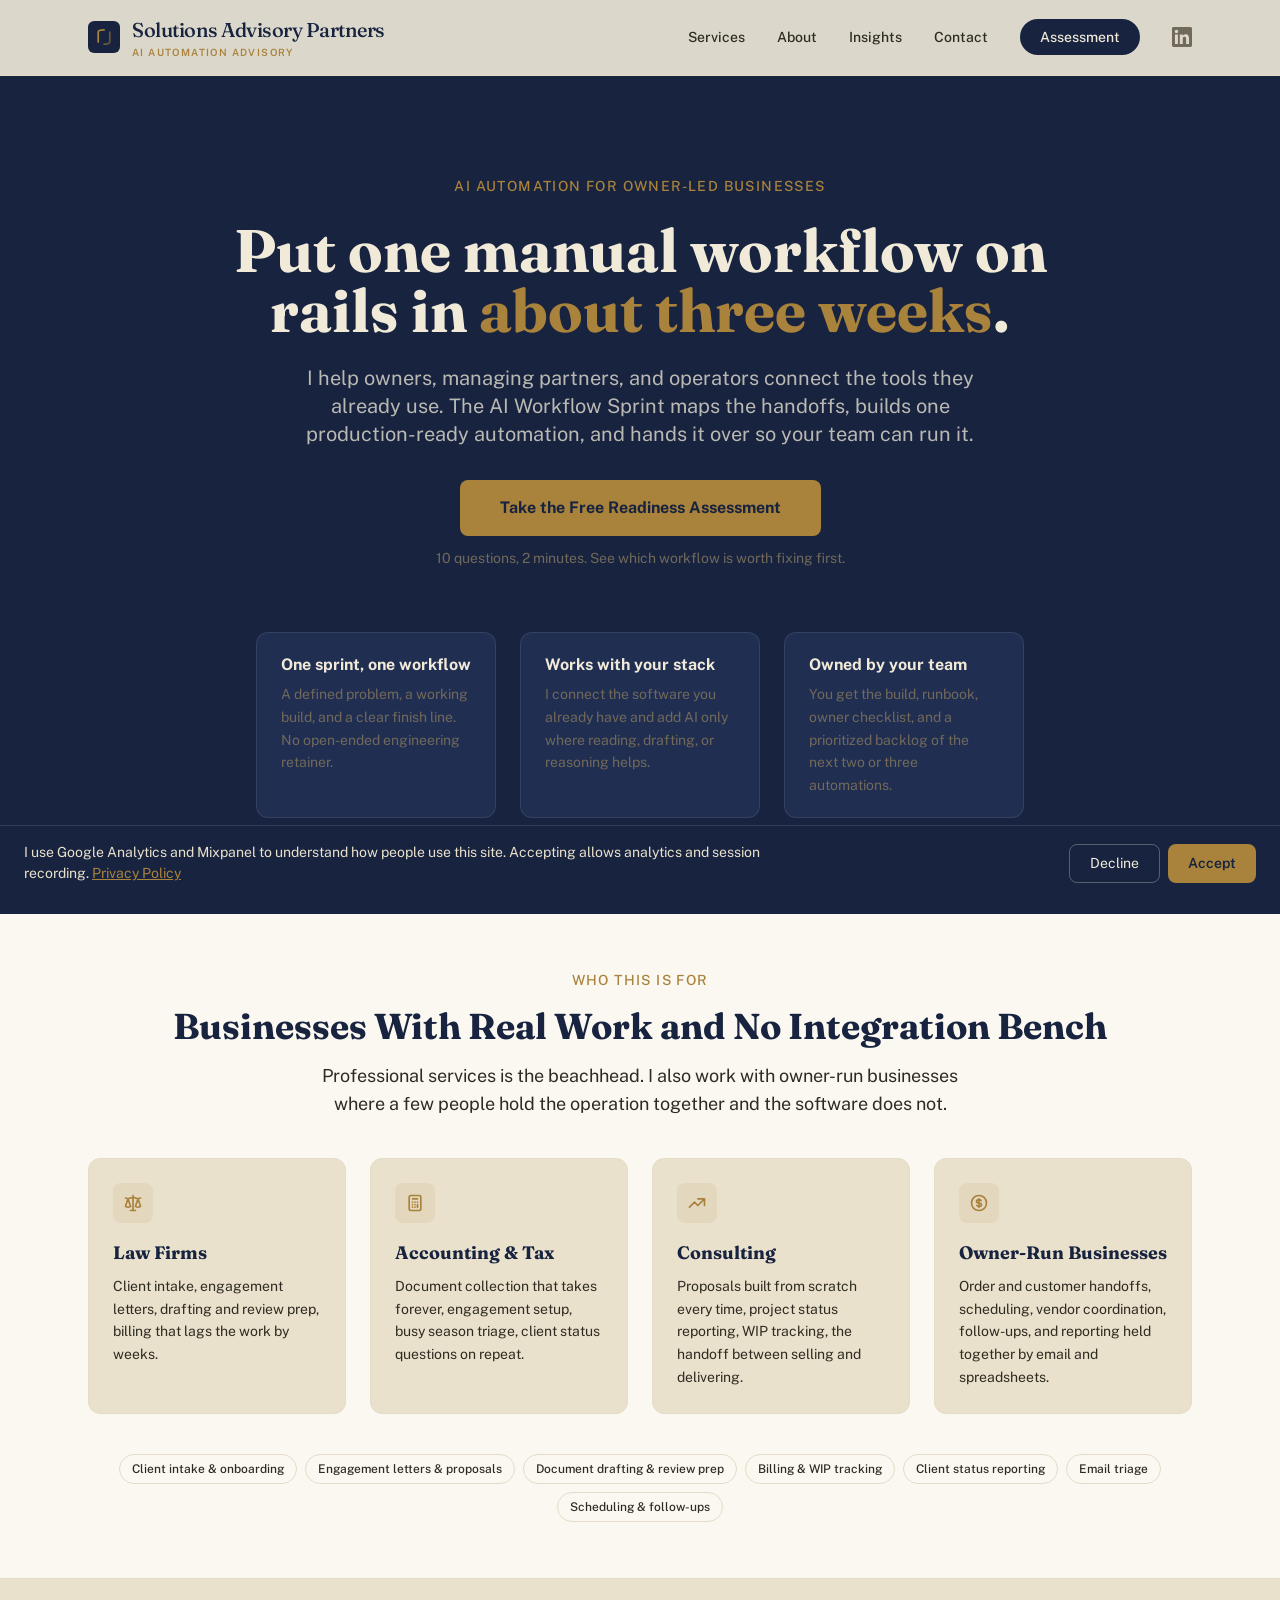
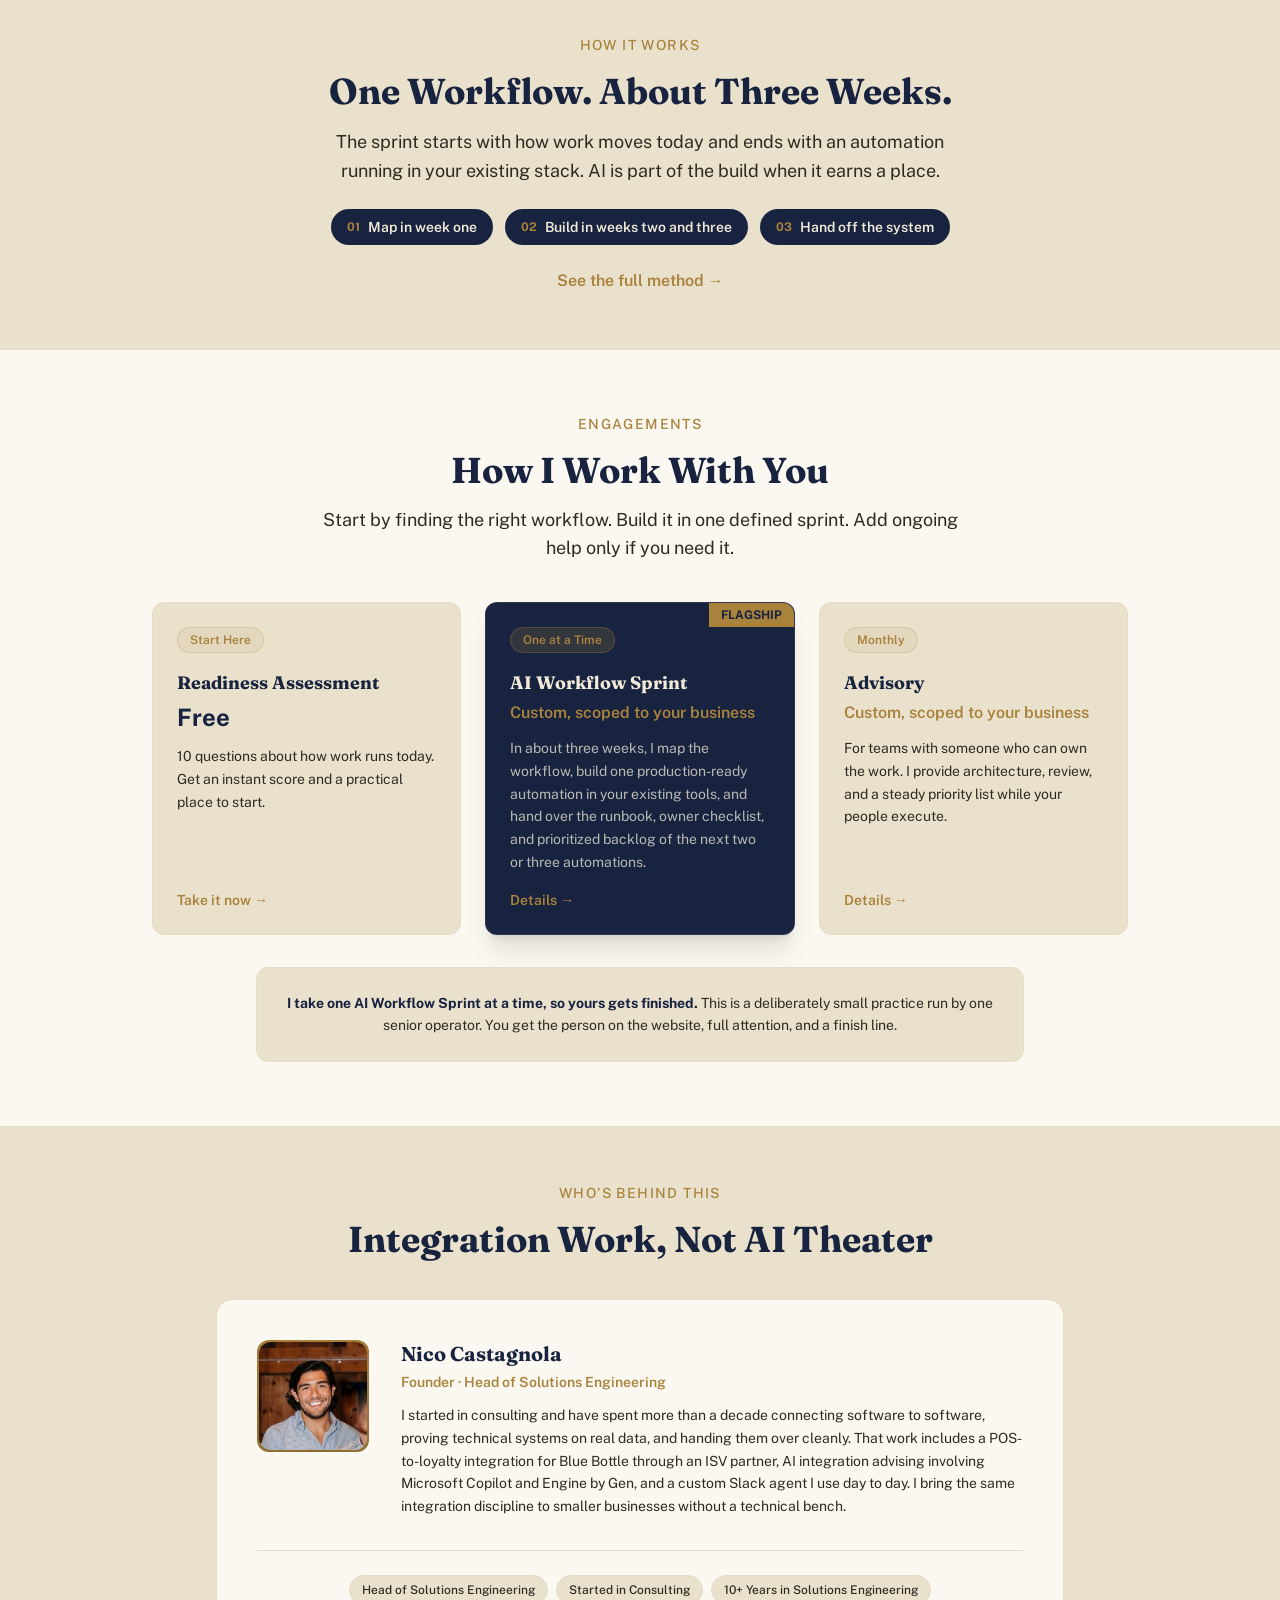
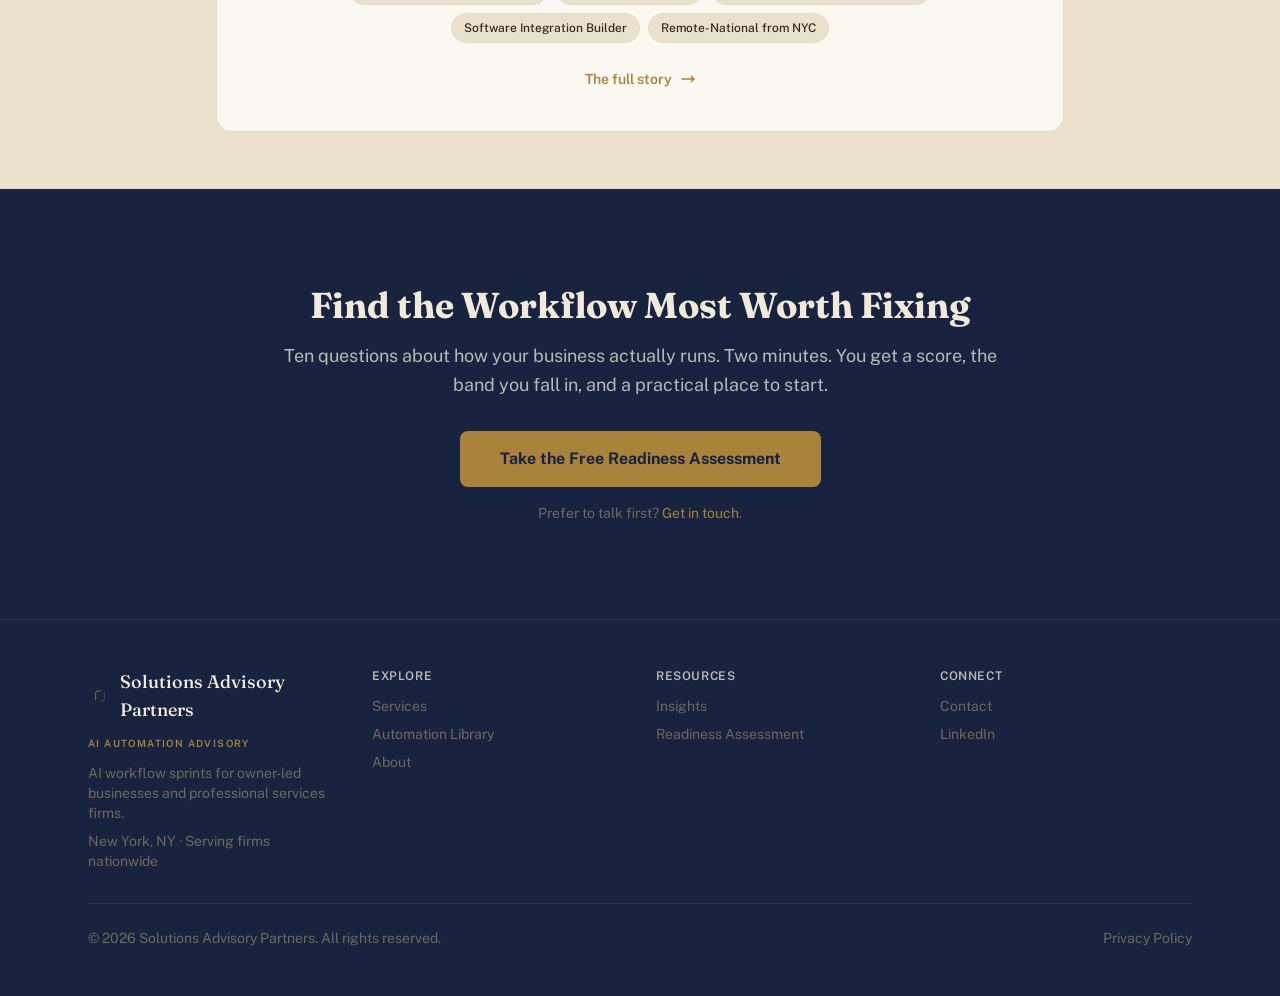
==== commit c26a7e39: "Tighten sprint messaging and CTA hierarchy Co-authored-by: Nico Castagnola <ncasj@users.noreply.gith" ====
--- a/index.html
+++ b/index.html
@@ -5,7 +5,7 @@
     <script src="analytics.js" defer></script>
     <meta charset="UTF-8">
     <meta name="viewport" content="width=device-width, initial-scale=1.0">
-    <title>Solutions Advisory Partners | AI Workflow Sprints for Owner-Led Businesses</title>
+    <title>AI Workflow Sprints | Solutions Advisory Partners</title>
     <meta name="description" content="I help owner-led businesses and professional services firms turn one manual workflow into a working AI-assisted automation in about three weeks, using the tools they already have.">
     <link rel="icon" type="image/svg+xml" href="assets/favicon.svg">
     <link rel="stylesheet" href="assets/tailwind.css">
@@ -42,9 +42,9 @@
             <div class="hidden md:flex items-center space-x-8 text-sm font-medium text-brand-text">
                 <a href="services.html" class="hover:text-brand-brass transition">Services</a>
                 <a href="about.html" class="hover:text-brand-brass transition">About</a>
-                <a href="assessment.html" class="hover:text-brand-brass transition">Assessment</a>
                 <a href="insights.html" class="hover:text-brand-brass transition">Insights</a>
-                <a href="contact.html" class="px-5 py-2 bg-brand-ink text-brand-paper rounded-full hover:bg-brand-inkHover transition">Contact</a>
+                <a href="contact.html" class="hover:text-brand-brass transition">Contact</a>
+                <a href="assessment.html" class="px-5 py-2 bg-brand-ink text-brand-paper rounded-full hover:bg-brand-inkHover transition">Assessment</a>
                 <a href="https://www.linkedin.com/company/solutions-engineering-advisory/" target="_blank" rel="noopener noreferrer" class="text-brand-muted hover:text-[#0A66C2] transition" aria-label="LinkedIn">
                     <svg class="w-5 h-5" fill="currentColor" viewBox="0 0 24 24"><path d="M20.447 20.452h-3.554v-5.569c0-1.328-.027-3.037-1.852-3.037-1.853 0-2.136 1.445-2.136 2.939v5.667H9.351V9h3.414v1.561h.046c.477-.9 1.637-1.85 3.37-1.85 3.601 0 4.267 2.37 4.267 5.455v6.286zM5.337 7.433c-1.144 0-2.063-.926-2.063-2.065 0-1.138.92-2.063 2.063-2.063 1.14 0 2.064.925 2.064 2.063 0 1.139-.925 2.065-2.064 2.065zm1.782 13.019H3.555V9h3.564v11.452zM22.225 0H1.771C.792 0 0 .774 0 1.729v20.542C0 23.227.792 24 1.771 24h20.451C23.2 24 24 23.227 24 22.271V1.729C24 .774 23.2 0 22.222 0h.003z"/></svg>
                 </a>
@@ -58,9 +58,9 @@
             <div class="px-6 py-4 flex flex-col space-y-1">
                 <a href="services.html" class="block px-3 py-3 rounded-lg text-base font-medium text-brand-text hover:bg-brand-paperMuted transition">Services</a>
                 <a href="about.html" class="block px-3 py-3 rounded-lg text-base font-medium text-brand-text hover:bg-brand-paperMuted transition">About</a>
-                <a href="assessment.html" class="block px-3 py-3 rounded-lg text-base font-medium text-brand-text hover:bg-brand-paperMuted transition">Assessment</a>
                 <a href="insights.html" class="block px-3 py-3 rounded-lg text-base font-medium text-brand-text hover:bg-brand-paperMuted transition">Insights</a>
-                <a href="contact.html" class="block mt-2 px-3 py-3 bg-brand-ink text-brand-paper text-base font-bold text-center rounded-lg hover:bg-brand-inkHover transition">Contact</a>
+                <a href="contact.html" class="block px-3 py-3 rounded-lg text-base font-medium text-brand-text hover:bg-brand-paperMuted transition">Contact</a>
+                <a href="assessment.html" class="block mt-2 px-3 py-3 bg-brand-ink text-brand-paper text-base font-bold text-center rounded-lg hover:bg-brand-inkHover transition">Assessment</a>
             </div>
         </div>
     </nav>
@@ -95,7 +95,7 @@
                 </div>
                 <div class="bg-brand-inkElevated border border-brand-paper/10 rounded-xl px-6 py-5">
                     <p class="text-base font-bold text-brand-paper mb-1.5">Owned by your team</p>
-                    <p class="text-sm text-brand-muted leading-relaxed">You get the build, runbook, operator checklist, and a short backlog of what to automate next.</p>
+                    <p class="text-sm text-brand-muted leading-relaxed">You get the build, runbook, owner checklist, and a prioritized backlog of the next two or three automations.</p>
                 </div>
             </div>
         </div>
@@ -192,14 +192,14 @@
                     <div class="absolute top-0 right-0 bg-brand-brass text-brand-ink text-xs font-bold px-3 py-1 uppercase">Flagship</div>
                     <span class="inline-block self-start text-xs font-semibold px-3 py-1 bg-brand-brass/20 text-brand-brass rounded-full border border-brand-brass/30 mb-4">One at a Time</span>
                     <h3 class="text-lg font-bold text-brand-paper mb-1">AI Workflow Sprint</h3>
-                    <p class="text-base font-semibold text-brand-brass mb-3">Custom, scoped to your firm</p>
-                    <p class="text-sm text-brand-paper/75 leading-relaxed flex-grow">In about three weeks, I map the workflow, build one production-ready automation in your existing tools, and hand over the runbook, operator checklist, and next-step backlog.</p>
+                    <p class="text-base font-semibold text-brand-brass mb-3">Custom, scoped to your business</p>
+                    <p class="text-sm text-brand-paper/75 leading-relaxed flex-grow">In about three weeks, I map the workflow, build one production-ready automation in your existing tools, and hand over the runbook, owner checklist, and prioritized backlog of the next two or three automations.</p>
                     <a href="services.html#offers" class="mt-4 text-brand-brass font-semibold text-sm hover:underline">Details &rarr;</a>
                 </div>
                 <div class="bg-brand-paperMuted rounded-xl border border-brand-rule p-6 flex flex-col">
                     <span class="inline-block self-start text-xs font-semibold px-3 py-1 bg-brand-brass/10 text-brand-brass rounded-full border border-brand-brass/20 mb-4">Monthly</span>
                     <h3 class="text-lg font-bold text-brand-ink mb-1">Advisory</h3>
-                    <p class="text-base font-semibold text-brand-brass mb-3">Custom, scoped to your firm</p>
+                    <p class="text-base font-semibold text-brand-brass mb-3">Custom, scoped to your business</p>
                     <p class="text-sm text-brand-text leading-relaxed flex-grow">For teams with someone who can own the work. I provide architecture, review, and a steady priority list while your people execute.</p>
                     <a href="services.html#offers" class="mt-4 text-brand-brass font-semibold text-sm hover:underline">Details &rarr;</a>
                 </div>
@@ -255,9 +255,9 @@
     <!-- END-OF-PAGE CTA -->
     <section class="hero-pattern text-brand-paper py-24">
         <div class="max-w-3xl mx-auto px-6 text-center">
-            <h2 class="text-3xl md:text-4xl font-bold mb-4">Find Out What the Manual Work Is Costing Your Firm</h2>
+            <h2 class="text-3xl md:text-4xl font-bold mb-4">Find the Workflow Most Worth Fixing</h2>
             <p class="text-brand-paper/75 text-lg mb-8 leading-relaxed">
-                Ten questions about how your firm actually runs. Two minutes. You get a score, the band you fall in, and the automation that would pay back first.
+                Ten questions about how your business actually runs. Two minutes. You get a score, the band you fall in, and a practical place to start.
             </p>
             <div class="flex flex-col items-center gap-4">
                 <a href="assessment.html" data-cta="Take the Free Assessment" class="cta px-10 py-4 bg-brand-brass text-brand-ink font-bold rounded-lg hover:bg-brand-card transition text-center">Take the Free Readiness Assessment</a>
